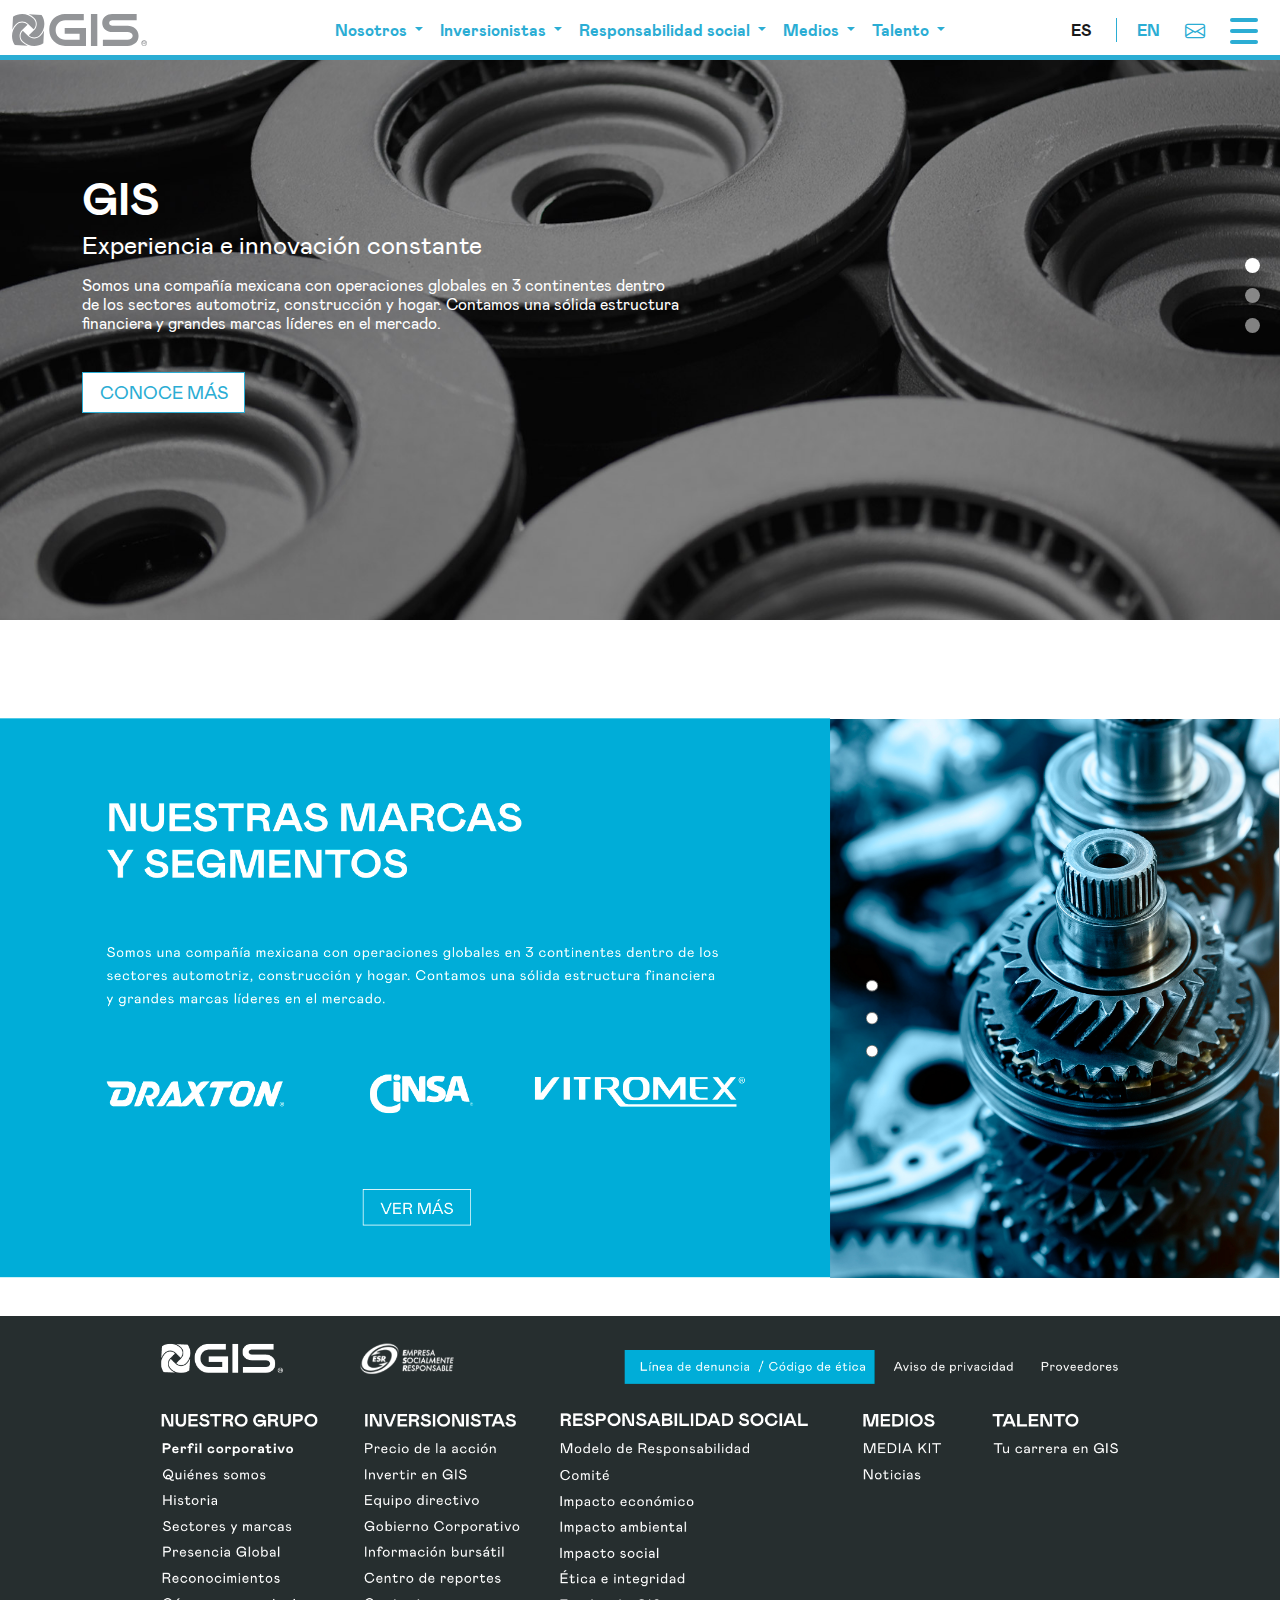
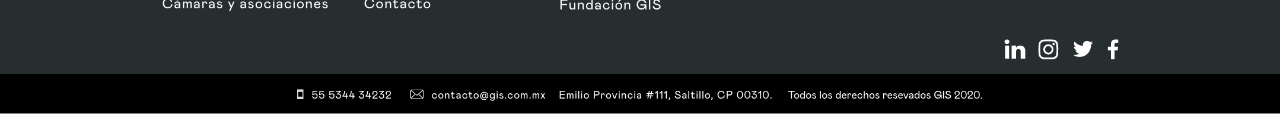
==== index.html @ 75cfc482 "cambios menus" ====
<!DOCTYPE html>
<html lang="en">

<head>
  <meta charset="utf-8">
  <meta content="width=device-width, initial-scale=1.0" name="viewport">

  <title>GIS</title>
  <meta content="" name="description">
  <meta content="" name="keywords">

  <!-- Favicons -->
  <link href="img/favicon.ico" rel="icon">
  <link href="img/favicon-16x16.png" rel="apple-touch-icon">



  <!--  CSS Files -->
  <link href="https://cdn.jsdelivr.net/npm/bootstrap@5.1.3/dist/css/bootstrap.min.css" rel="stylesheet">

  <!-- <link href="bootstrap/css/bootstrap.min.css" rel="stylesheet" > -->
  <link rel="stylesheet" href="bootstrap/mdb.css">
  
  <link href="bootstrap/bootstrap-icons/bootstrap-icons.css" rel="stylesheet">
  <link href="js/aos/aos.css" rel="stylesheet">
  <link href="js/swiper/swiper-bundle.min.css" rel="stylesheet">

<!-- Font Awesome CSS -->
<link rel='stylesheet' href='https://cdnjs.cloudflare.com/ajax/libs/font-awesome/5.11.2/css/all.min.css'>
  
  <!-- Main CSS File -->
  <link href="css/style.css" rel="stylesheet">


</head>

<body>

 
  <!-- ======= Header ======= -->

    <nav  id="navprin1" class="navbar navbar-light custom-navbar fixed-top" data-scrollto-offset="0">
    <div class="container-fluid">
      
      <div class="col-6 col-lg-3 ">
        <a href="index.html" class="logo d-flex align-items-center scrollto me-auto me-lg-0">
          <!-- Uncomment the line below if you also wish to use an image logo -->
           <img src="img/GIS-logotipo.svg" alt="GIS" >
        
        </a>
      </div>
      
        <div class="col-6 col-lg-6 ">
          <ul class="navbar-nav">
      
            <li id="navitem01" class="nav-item dropdown">
              <a class=" dropdown-toggle" href="#"  role="button" data-bs-toggle="collapse"
              data-bs-target="#contsubmenu1">
                Nosotros
              </a>
             
            </li>
            <li id="navitem02" class="nav-item dropdown">
              <a class=" dropdown-toggle" href="#"  role="button" data-bs-toggle="collapse"
              data-bs-target="#contsubmenu2">
                Inversionistas
              </a>
             
            </li>
            <li id="navitem03" class="nav-item dropdown">
              <a class=" dropdown-toggle" href="#"  role="button" data-bs-toggle="collapse"
              data-bs-target="#contsubmenu3">
                Responsabilidad social
              </a>
             
            </li>
            <li class="nav-item dropdown">
              <a class=" dropdown-toggle" href="#"  role="button" data-bs-toggle="collapse"
              data-bs-target="#contsubmenu4">
                Medios
              </a>
             
            </li>
            <li class="nav-item">
              <a class=" dropdown-toggle" href="#"  role="button" data-bs-toggle="collapse"
                data-bs-target="#contsubmenu5">
                Talento
              </a>
             
            </li>
      
          </ul>
      
        </div>
        <div class="col-6 col-lg-3" id="contmenu2">
          <a class="btnchanlan activemenu" href="index.html">ES</a>
          
          <a class="btnchanlan" href="index.html">EN</a>
          <a class="btncontac" href="index.html"><i class="bi bi-envelope "></i></a>
      
          <a href="#" class="burger"  data-bs-toggle="collapse" data-bs-target="#navbarSupportedContent1">
            <span></span>
          </a>
          
      
        </div>

        <div class="dropmenusblck dropdown-menu collapse  navbar-collapse custom-navmenu" id="contsubmenu1" >
          <!-- Links -->
              <div class="mega-menuin v-1 z-depth-1 py-5 px-5" aria-labelledby="navbarDropdownMenuLink1">
      

                <div class="container">
                  <div class="col-12 col-lg-12">
                  
                      <ul class="mega-dropdown-menu">
                        <li><a class="dropdown-item" href="#">Perfil corporativo</a></li>
                        <li><a class="dropdown-item" href="#">Quiénes somos</a></li>
                        <li><a class="dropdown-item" href="#">Historia</a></li>
                        <li><a class="dropdown-item" href="#">Sectores y marcas</a></li>
                        <li><a class="dropdown-item" href="#">Presencia Global</a></li>
                        <li><a class="dropdown-item" href="#">Reconocimientos</a></li>
                        <li><a class="dropdown-item" href="#">Cámaras y asociaciones</a></li>
                      </ul>
                  </div>
                </div>
      
                   
      
              </div>
        </div>

        <div class="dropmenusblck dropdown-menu collapse  navbar-collapse custom-navmenu" id="contsubmenu2" >
          <!-- Links -->
              <div class="mega-menuin v-1 z-depth-1 py-5 px-5" aria-labelledby="navbarDropdownMenuLink1">
      

                <div class="container">
                  <div class="col-12 col-lg-12">
                  
                    <ul>
                      <li><a class="dropdown-item" href="#">Precio de la acción</a></li>
                      <li><a class="dropdown-item" href="#">Invertir en GIS</a></li>
                      <li><a class="dropdown-item" href="#">Equipo directivo</a></li>
                      <li><a class="dropdown-item" href="#">Gobierno Corporativo</a></li>
                      <li><a class="dropdown-item" href="#">Información bursátil</a></li>
                      <li><a class="dropdown-item" href="#">Centro de reportes</a></li>
                      <li><a class="dropdown-item" href="#">Contacto</a></li>
                    </ul>
                  </div>
                </div>
      
                   
      
              </div>
        </div>

        <div class="dropmenusblck dropdown-menu collapse  navbar-collapse custom-navmenu" id="contsubmenu3" >
          <!-- Links -->
              <div class="mega-menuin v-1 z-depth-1 py-5 px-5" aria-labelledby="navbarDropdownMenuLink1">
      

                <div class="container">
                  <div class="col-12 col-lg-12">
                  
                    <ul>
                      <li><a class="dropdown-item" href="#">Modelo de Responsabilidad</a></li>
                      <li><a class="dropdown-item" href="#">Comité</a></li>
                      <li><a class="dropdown-item" href="#">Impacto económico</a></li>
                      <li><a class="dropdown-item" href="#">Impacto ambiental</a></li>
                      <li><a class="dropdown-item" href="#">Impacto social</a></li>
                      <li><a class="dropdown-item" href="#">Etica e integridad</a></li>
                      <li><a class="dropdown-item" href="#">Fundación GIS</a></li>
                    </ul>
                  </div>
                </div>
      
                   
      
              </div>
        </div>

        <div class="overlay" id="overlay">

          <div class="container-fluid"> 
            <div class="row" >

              <div class="col-lg-4">
               
                  
                    <a class="nav-link active" id="v-pills-home-tab" data-bs-toggle="pill" data-bs-target="#v-pills-home" type="button" role="tab" aria-controls="v-pills-home" aria-selected="true">Home</a>
                    <a class="nav-link" id="v-pills-profile-tab" data-bs-toggle="pill" data-bs-target="#v-pills-profile" type="button" role="tab" aria-controls="v-pills-profile" aria-selected="false">Profile</a>
                    <a class="nav-link" id="v-pills-messages-tab" data-bs-toggle="pill" data-bs-target="#v-pills-messages" type="button" role="tab" aria-controls="v-pills-messages" aria-selected="false">Messages</a>
                    <a class="nav-link" id="v-pills-settings-tab" data-bs-toggle="pill" data-bs-target="#v-pills-settings" type="button" role="tab" aria-controls="v-pills-settings" aria-selected="false">Settings</a>
                  
                  
           

              </div>

              <div class="col-lg-8">

                <div class="tab-content" id="v-pills-tabContent">
                  <div class="tab-pane fade show active" id="v-pills-home" role="tabpanel" aria-labelledby="v-pills-home-tab">1

                  </div>
                  <div class="tab-pane fade" id="v-pills-profile" role="tabpanel" aria-labelledby="v-pills-profile-tab">
                    3
                  </div>
                  <div class="tab-pane fade" id="v-pills-messages" role="tabpanel" aria-labelledby="v-pills-messages-tab">2

                  </div>
                  <div class="tab-pane fade" id="v-pills-settings" role="tabpanel" aria-labelledby="v-pills-settings-tab">4
                    
                  </div>
                </div>


              </div>

            </div>

          </div>
         
        </div>
    </div>
  
    </nav>
    

  <main id="main">

<section id="homesec1">
  <div id="carouselExampleDark" class="carousel slide carousel-fade" data-bs-ride="carousel">
        <div class="carousel-indicators">
          <ul>
            <li><button type="button" data-bs-target="#carouselExampleDark" data-bs-slide-to="0" class="active btnindi" aria-current="true" aria-label="Slide 1"></button></li>
            <li><button type="button" data-bs-target="#carouselExampleDark" data-bs-slide-to="1" class="btnindi" aria-label="Slide 2"></button></li>
            <li><button type="button" data-bs-target="#carouselExampleDark" data-bs-slide-to="2" class="btnindi" aria-label="Slide 3"></button></li>
          </ul>
        </div>
        <div class="carousel-inner">
          <div id="bgcarru1" class="carousel-item active" data-bs-interval="10000">
  
            <div class="container">
              <div class="col-12">
                <h1 class="whitetxt">GIS</h1>
                <p class="subtitle whitetxt">Experiencia e innovación constante</p>
                <p class="whitetxt">Somos una compañía mexicana con operaciones globales en 3 continentes dentro de los sectores automotriz, construcción y hogar. Contamos una sólida estructura financiera y grandes marcas líderes en el mercado.</p>

                <a href="" class="btnprime">CONOCE MÁS</a>
              </div>
            </div>
          </div>
          <div id="bgcarru2" class="carousel-item" data-bs-interval="10000">
           
            <div class="container">
              <div class="col-12">
                <h1 class="whitetxt">RESPONSABILIDAD SOCIAL</h1>
                <p class="subtitle whitetxt">El reflejo de nuestros valores</p>
                <p class="whitetxt">Nuestro enfoque en la responsabilidad social está en implementar acciones de impacto positivo en lo económico, social y ambiental, con los objetivos de generar valor y bienestar a los que nos rodean.</p>

                <a href="" class="btnprime">CONOCE MÁS</a>
              </div>
            </div>
          </div>
          <div id="bgcarru3" class="carousel-item" data-bs-interval="10000">
            
            <div class="container">
              <div class="col-12">
                <h1 class="whitetxt">INVERSIONISTAS</h1>
                <p class="subtitle whitetxt">Juntos generamos valor</p>
                <p class="whitetxt">Sumamos esfuerzos con nuestros inversionistas para continuar creciendo, con el objetivo de generar valor y desarrollo para México.</p>

                <a href="" class="btnprime">CONOCE MÁS</a>
              </div>
            </div>
          </div>
        </div>
        <!-- <button class="carousel-control-prev" type="button" data-bs-target="#carouselExampleDark" data-bs-slide="prev">
          <span class="carousel-control-prev-icon" aria-hidden="true"></span>
          <span class="visually-hidden">Previous</span>
        </button>
        <button class="carousel-control-next" type="button" data-bs-target="#carouselExampleDark" data-bs-slide="next">
          <span class="carousel-control-next-icon" aria-hidden="true"></span>
          <span class="visually-hidden">Next</span>
        </button> -->
  </div>
</section>
 
<section style="padding-top: 3%; padding-bottom: 3%;">
  <div class="container-fluid px-0">
    <div class="col-lg-12 px-0">
      <img src="img/Captura de Pantalla 2022-03-25 a la(s) 11.19.19.png" alt="" class="img-fluid">
    </div>


  </div>
</section>


 
</main><!-- End #main -->

<!-- ======= Footer ======= -->

<footer id="footer" class="footer">

  <div class="container-fluid px-0">
    <div class="col-lg-12 px-0">
      <img src="img/Captura de Pantalla 2022-03-25 a la(s) 11.19.11.png" alt="" class="img-fluid">
    </div>


  </div>
  

  </footer><!-- End Footer -->

  <a href="#" class="scroll-top d-flex align-items-center justify-content-center"><i class="bi bi-arrow-up-short"></i></a>

  <div id="preloader"></div>

<!-- JS Files -->
<script src="https://cdn.jsdelivr.net/npm/bootstrap@5.1.3/dist/js/bootstrap.bundle.min.js"></script>
<!-- <script src="bootstrap/js/bootstrap.bundle.js"></script> -->
<script src="js/aos/aos.js"></script>
<script src="js/swiper/swiper-bundle.min.js"></script>
<script src="https://ajax.googleapis.com/ajax/libs/jquery/3.4.1/jquery.min.js"></script>
 <!-- Template Main JS File -->
<script src="js/main.js"></script>



<script>
  $('.burger').click(function() {
   $(this).toggleClass('active');
   $('#overlay').toggleClass('open');
   
  });

 

</script>

<script>
  $('#navitem01').click(function() {
   
   $('#contsubmenu3 , #contsubmenu2').removeClass('show');
   
  });
  $('#navitem02').click(function() {
   
   $('#contsubmenu1 , #contsubmenu3').removeClass('show');
   
  });
  $('#navitem03').click(function() {
   
   $('#contsubmenu1 , #contsubmenu2').removeClass('show');
   
  });  

 

</script>



</body>

</html>
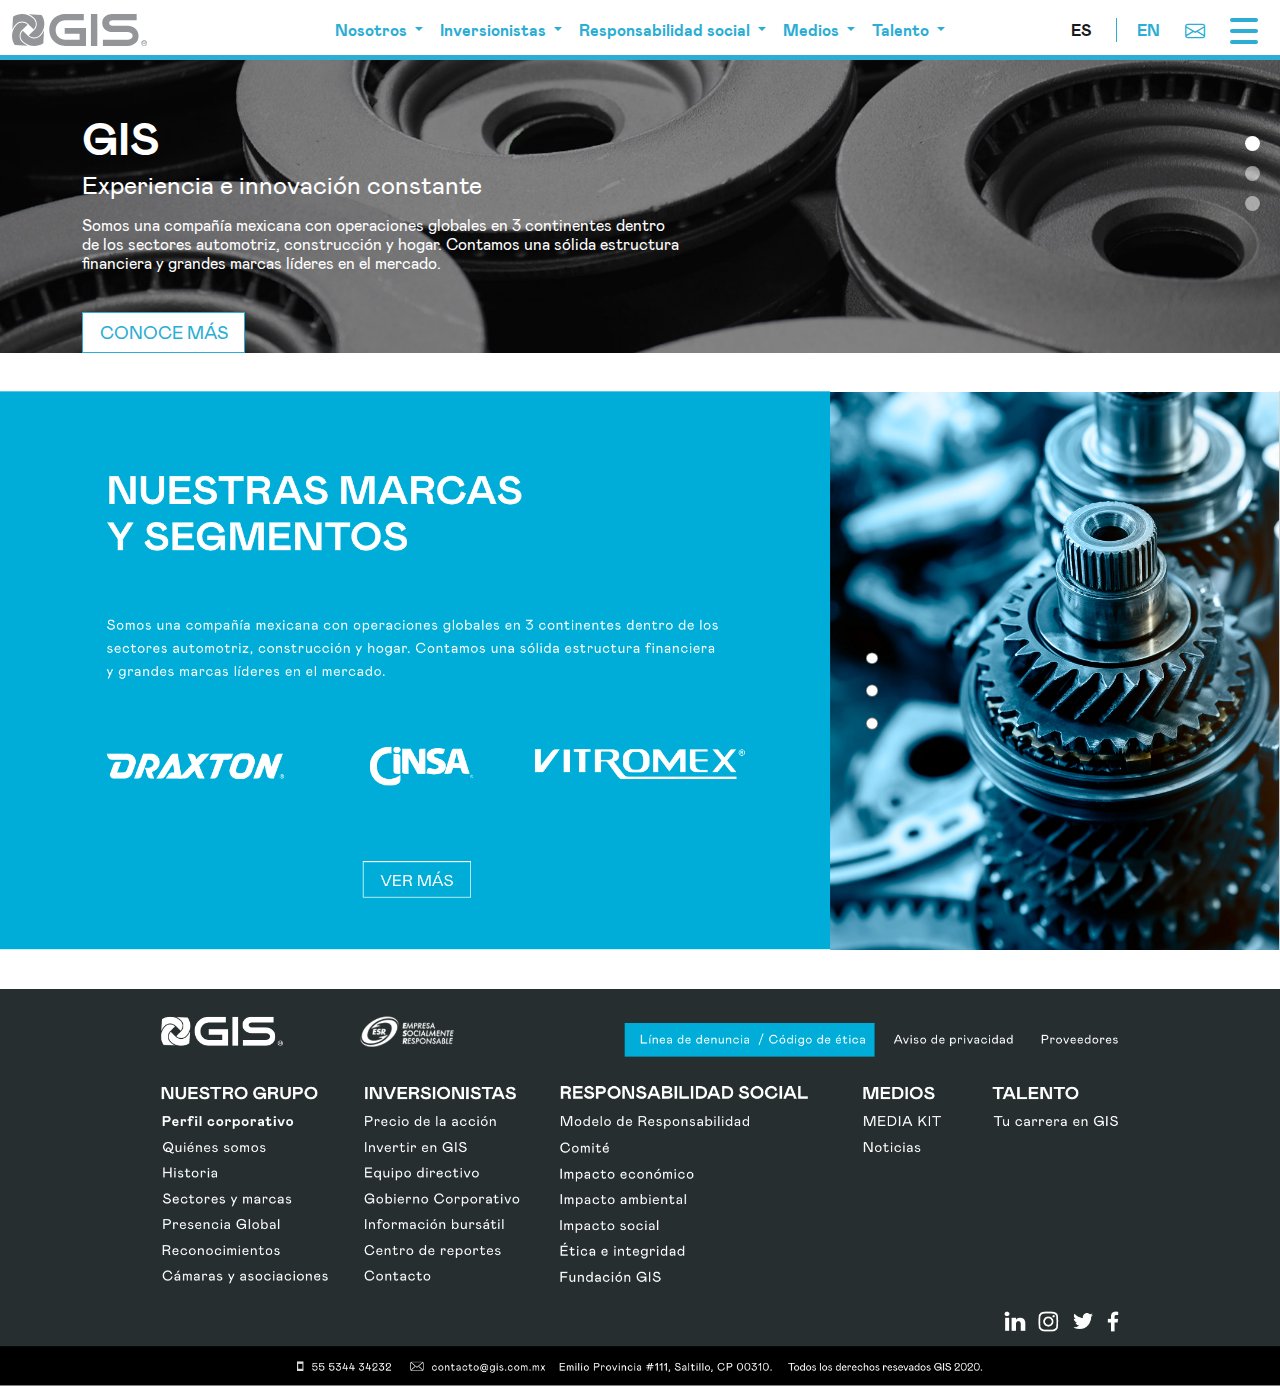
==== commit 2559a351: "cambios menu" ====
--- a/index.html
+++ b/index.html
@@ -43,9 +43,9 @@
     <div class="container-fluid">
       
       <div class="col-6 col-lg-3 ">
-        <a href="index.html" class="logo d-flex align-items-center scrollto me-auto me-lg-0">
+        <a  href="index.html" class="imglogogis logo d-flex align-items-center scrollto me-auto me-lg-0">
           <!-- Uncomment the line below if you also wish to use an image logo -->
-           <img src="img/GIS-logotipo.svg" alt="GIS" >
+           <img src="img/GIS-logotipo.svg" alt="GIS" class="imglogogis" >
         
         </a>
       </div>
@@ -185,14 +185,22 @@
           <div class="container-fluid"> 
             <div class="row" >
 
-              <div class="col-lg-4">
+              <div id="tabmenucont" class="col-lg-4">
                
-                  
-                    <a class="nav-link active" id="v-pills-home-tab" data-bs-toggle="pill" data-bs-target="#v-pills-home" type="button" role="tab" aria-controls="v-pills-home" aria-selected="true">Home</a>
-                    <a class="nav-link" id="v-pills-profile-tab" data-bs-toggle="pill" data-bs-target="#v-pills-profile" type="button" role="tab" aria-controls="v-pills-profile" aria-selected="false">Profile</a>
-                    <a class="nav-link" id="v-pills-messages-tab" data-bs-toggle="pill" data-bs-target="#v-pills-messages" type="button" role="tab" aria-controls="v-pills-messages" aria-selected="false">Messages</a>
-                    <a class="nav-link" id="v-pills-settings-tab" data-bs-toggle="pill" data-bs-target="#v-pills-settings" type="button" role="tab" aria-controls="v-pills-settings" aria-selected="false">Settings</a>
-                  
+                  <div class="nav nav-pills" id="v-pills-tab" role="tablist">
+                    <a class="nav-link active" id="v-pills-home-tab" data-bs-toggle="pill" data-bs-target="#v-pills-home"  role="tab" aria-controls="v-pills-home" aria-selected="true">Nosotros</a>
+
+                    <a class="nav-link" id="v-pills-profile-tab" data-bs-toggle="pill" data-bs-target="#v-pills-profile"  role="tab" aria-controls="v-pills-profile" aria-selected="false">Inversionistas</a>
+
+                    <a class="nav-link" id="v-pills-messages-tab" data-bs-toggle="pill" data-bs-target="#v-pills-messages"  role="tab" aria-controls="v-pills-messages" aria-selected="false">Responsabilidad Social</a>
+
+                    <a class="nav-link" >Medios</a>
+
+                    <a class="nav-link" >Talento</a>
+
+                    <a class="nav-link" >Contacto</a>
+
+                  </div>
                   
            
 
@@ -336,6 +344,9 @@
   $('.burger').click(function() {
    $(this).toggleClass('active');
    $('#overlay').toggleClass('open');
+   $('.imglogogis').toggleClass('z100');
+   $('.btnchanlan').toggleClass('z100');
+   $('.btncontac').toggleClass('z100');
    
   });
 
--- a/css/style.css
+++ b/css/style.css
@@ -38,6 +38,7 @@
 body {
   
   background-color: #FFFFFF;
+  color: #626262;
 }
 
 p {
@@ -102,7 +103,9 @@
  border: 1px solid #000;
 }
 
-
+.z100 {
+  z-index: 100;
+}
 
 
 /*--------------------------------------------------------------
@@ -410,7 +413,7 @@
   overflow: hidden;
 }
 .overlay.open {
-  opacity: 0.9;
+  opacity: 1;
   visibility: visible;
   height: 100%;
 }
@@ -573,7 +576,6 @@
 # Sections & Section Slider
 --------------------------------------------------------------*/
 section {
-  padding: 60px 0;
   overflow: hidden;
 }
 
@@ -666,6 +668,257 @@
   }
 }
 
+<<<<<<< HEAD
+h1, .h1{font-size: 3.75rem;}
+h5, .h5{font-size: 1.5rem;}
+
+/* NOSOTROS */
+.btn__fixed{
+  background: #1F89A8;
+  width: 100%;
+  padding: 10px;
+  color: #fff;
+  text-align: center;
+  font-size: 22px;
+  display: block;
+  font-family: Mabry-Regular;
+}
+.btn-outline-light:hover{
+  color: #24ABD3;
+  background: #fff;
+}
+.btn__fixed:hover{background: #24ABD3;color: #fff;font-family: Mabry-Regular;}
+.logo__svg{display: block;text-align: center;}
+
+
+.bg__primary{background: #1F89A8; color: #fff;}
+.bg__secundary{background: #24ABD3; color: #fff;}
+.bg__extra{background: #066986; color: #fff;}
+.bg__dark{background: #282E2F; color: #fff;}
+.padding__40{padding: 40px;}
+.padding__30{padding: 30px;}
+.padding__80{padding: 80px;}
+.padding__small{padding-top: 25px;padding-bottom: 25px;}
+.padding__base{padding-top: 50px;padding-bottom: 50px;}
+.padding__large{padding-top: 120px;padding-bottom: 120px;}
+
+.text__large{font-size: 1.375rem;line-height: 1;}
+.text__center{text-align: center;}
+.text__right{text-align: right !important;}
+.text__title{text-transform: uppercase;color: #24ABD3;font-size: 2.875rem;font-weight: bold;margin-bottom: 1.5rem;}
+
+.img__about{position: absolute;}
+.box__card{z-index: 3;position: relative;}
+.margin__top{margin-top: -250px;}
+.box__map{min-height: 260px;}
+.box__map ul{display: block;padding: 0;list-style: none;}
+.list__iconMap{display: block;list-style: none;}
+.iconMap{
+  width: 44px;
+  height: 44px;
+  position: absolute;
+  background-image: url('../img/about/icon-map.png');
+}
+.box__sectores{
+  margin-bottom: 15px;
+  display: block;
+  margin-top: 15px;
+  box-shadow: 1px 1px 5px 0px rgba(0,0,0,0.2);
+-webkit-box-shadow: 1px 1px 5px 0px rgba(0,0,0,0.2);
+-moz-box-shadow: 1px 1px 5px 0px rgba(0,0,0,0.2);
+}
+.box__sectores h4{
+  font-weight: bold;
+  text-transform: uppercase;
+    border-bottom: 8px solid #24ABD3;
+    padding-bottom: 10px;
+    max-width: 230px;
+}
+
+.item__history{
+  position: relative;
+  border-bottom: 3px solid #24ABD3;
+  padding-bottom: 20px
+}
+
+.item__history footer{
+  border-left: 18px solid #24ABD3;
+  padding-left: 20px;
+  padding-bottom: 20px;
+  padding-top: 10px;
+  min-height: 260px;
+  padding-right: 20px;
+  position: relative;
+  
+}
+.item__history header{
+  padding-left: 40px;
+}
+.item__history header:before{
+  content: ' ';
+  background: #282E2F;
+  width: 36px;
+  height: 36px;
+  border-radius: 18px;
+  position: absolute;
+  display: block;
+  left: -10px;
+  top: 10px;
+}
+.owl-carousel .owl-item .item__history img{width: 90%;}
+.item__history footer img{
+  position: absolute;
+  bottom: 0;
+}
+.accordion-container{
+  position: relative;
+  max-width: 1060px;
+  height: auto;
+  margin: 40px auto;
+  border-top: 3px solid #44abd3;
+}
+.accordion-container > h2{
+  text-align: center;
+  color: #fff;
+  padding-bottom: 5px;
+  margin-bottom: 20px;
+  padding-bottom: 15px;
+  border-bottom: 1px solid #ddd;
+}
+.set{
+  position: relative;
+  width: 100%;
+  height: auto;
+  background-color: #ffffff;
+
+}
+.set > a{
+  display: block;
+  padding: 14px 15px;
+  text-decoration: none;
+  color: #676767;
+  font-size: 18px;
+  font-weight: 600;
+  border-bottom: 3px solid #44abd3;
+  -webkit-transition:all 0.2s linear;
+  -moz-transition:all 0.2s linear;
+  transition:all 0.2s linear;
+}
+.set > a i{
+  margin-top: 2px;
+  margin-left: 15px;
+  color: #44abd3;
+}
+.set > a.active{
+  background-color:#282e2f;
+  color: #fff;
+  border-color: #282e2f;
+}
+.set a img{margin-right: 15px;}
+.set span{color: #44abd3;float: right;}
+.content{
+  background-color: #fff;
+  border-bottom: 3px solid #44abd3;
+  display:none;
+}
+.content p{
+  padding: 10px 15px;
+  margin: 0;
+  color: #333;
+}
+.bg__equipo__nosotros{
+  background-image: url('../img/about/bg-equipo.jpg');
+  background-size: cover;
+  background-position: center;
+  background-repeat: no-repeat;
+
+}
+.codigoEtica{
+  background-color: rgba(31, 137, 168, 0.9);
+  color: #fff;
+}
+.codigoEtica h3{font-size: 2.875rem;margin-bottom: 40px;}
+.codigoEtica p{font-size: 18px;line-height: 1.4;}
+.title__acordion{font-size: 2.875rem;}
+.article__link{
+  border-top: 14px solid #24ABD3;
+  box-shadow: 0px 1px 4px 0px rgba(0,0,0,0.27);
+-webkit-box-shadow: 0px 1px 4px 0px rgba(0,0,0,0.27);
+-moz-box-shadow: 0px 1px 4px 0px rgba(0,0,0,0.27);
+}
+.article__link h3{font-size: 1.75rem;color: #24ABD3;text-transform: uppercase;margin-bottom: 2rem;font-weight: bold;}
+.article__link img{width: 100%;}
+.wrap{
+      width: 800px;
+      max-width: 100%;
+      margin: 30px auto;
+    }
+    ul.tabs{
+      width: 100%;
+      list-style: none;
+      padding: 0;
+      margin: 0;
+      position: relative;
+    }
+    ul.tabs li a{
+      color: #fff;
+      text-decoration: none;
+      display: block;
+    }
+    ul.tabs li{
+      text-align: center;
+    }
+ul.tabs li img{
+  filter: grayscale(100%);
+  opacity: .8;
+  box-shadow: 0px 0px 20px 0px rgba(0,0,0,0.3);
+-webkit-box-shadow: 0px 0px 20px 0px rgba(0,0,0,0.3);
+-moz-box-shadow: 0px 0px 20px 0px rgba(0,0,0,0.3);
+}
+ul.tabs li .active img{filter: grayscale(0);}
+    .active{  }
+    .secciones {
+      width: 100%;
+    }
+    .secciones article{
+
+    }
+    @media screen and (max-width: 700px){
+      ul.tabs li{
+        width: none;
+        flex-basis: 0;
+        flex-grow: 1;
+      }
+    }
+    @media screen and(max-width: 450px) {
+      ul.tabs li a {
+        padding: 15px 0;
+      }
+
+    }
+.mapMexico{position: absolute;top: 340px; left: 180px}
+.mapEuropa{position: absolute;left: 540px;top: 240px}
+.map3{position: absolute;top: 300px;left: 900px;}
+ul.tabs li .active img{    
+    animation: pulse 2s linear infinite;
+}
+
+@-webkit-keyframes "pulse" {
+0% {
+    -webkit-transform: scale(1.1);
+    transform: scale(1.1);
+}
+50% {
+   -webkit-transform: scale(0.9);
+   transform: scale(0.9);
+}
+100% {
+    -webkit-transform: scale(1.1);
+   transform: scale(1.1);
+}
+}
+=======
+>>>>>>> 75cfc482d3b55c22bac02a3bb6339b8eb15addc8
 /*--------------------------------------------------------------
 # Index Page
 --------------------------------------------------------------*/
@@ -753,6 +1006,55 @@
   height: 15px;
   
 }
+#tabmenucont { 
+
+  padding: 100px 50px 0;
+  background-color: #FAFAFA;
+  height: 100vh;
+
+}
+
+
+
+#tabmenucont #v-pills-tab { 
+
+  display: flex;
+  flex-direction: column;
+
+}
+
+#tabmenucont #v-pills-tab a { 
+  display: block;
+  background: none;
+  width: fit-content;
+  margin-top: 20px;
+  color: #24ABD3;
+  border-radius: 0;
+  padding: 0;
+  transition: none;
+  text-transform: uppercase;
+}
+
+#tabmenucont #v-pills-tab a:hover { 
+  display: block;
+  background: none;
+  width: fit-content;
+  background: none;
+  color: #434343;
+  border-radius: 0;
+  padding: 0;
+  transition: none;
+
+}
+
+#tabmenucont #v-pills-tab a.active { 
+  text-decoration: underline;
+  background: none;
+  color: #434343;
+
+}
+
+
 
 
 /*--------------------------------------------------------------
@@ -897,4 +1199,11 @@
 .footer .footer-legal .social-links a:hover {
   background: var(--color-primary);
   text-decoration: none;
+}
+
+@media (max-width: 500px){
+  .img__about{position: relative;width: 100%;}
+  #head__nosotros .padding__large{padding: 0;}
+  .text__title{font-size: 2rem;}
+  .padding__40{padding: 10px;}
 }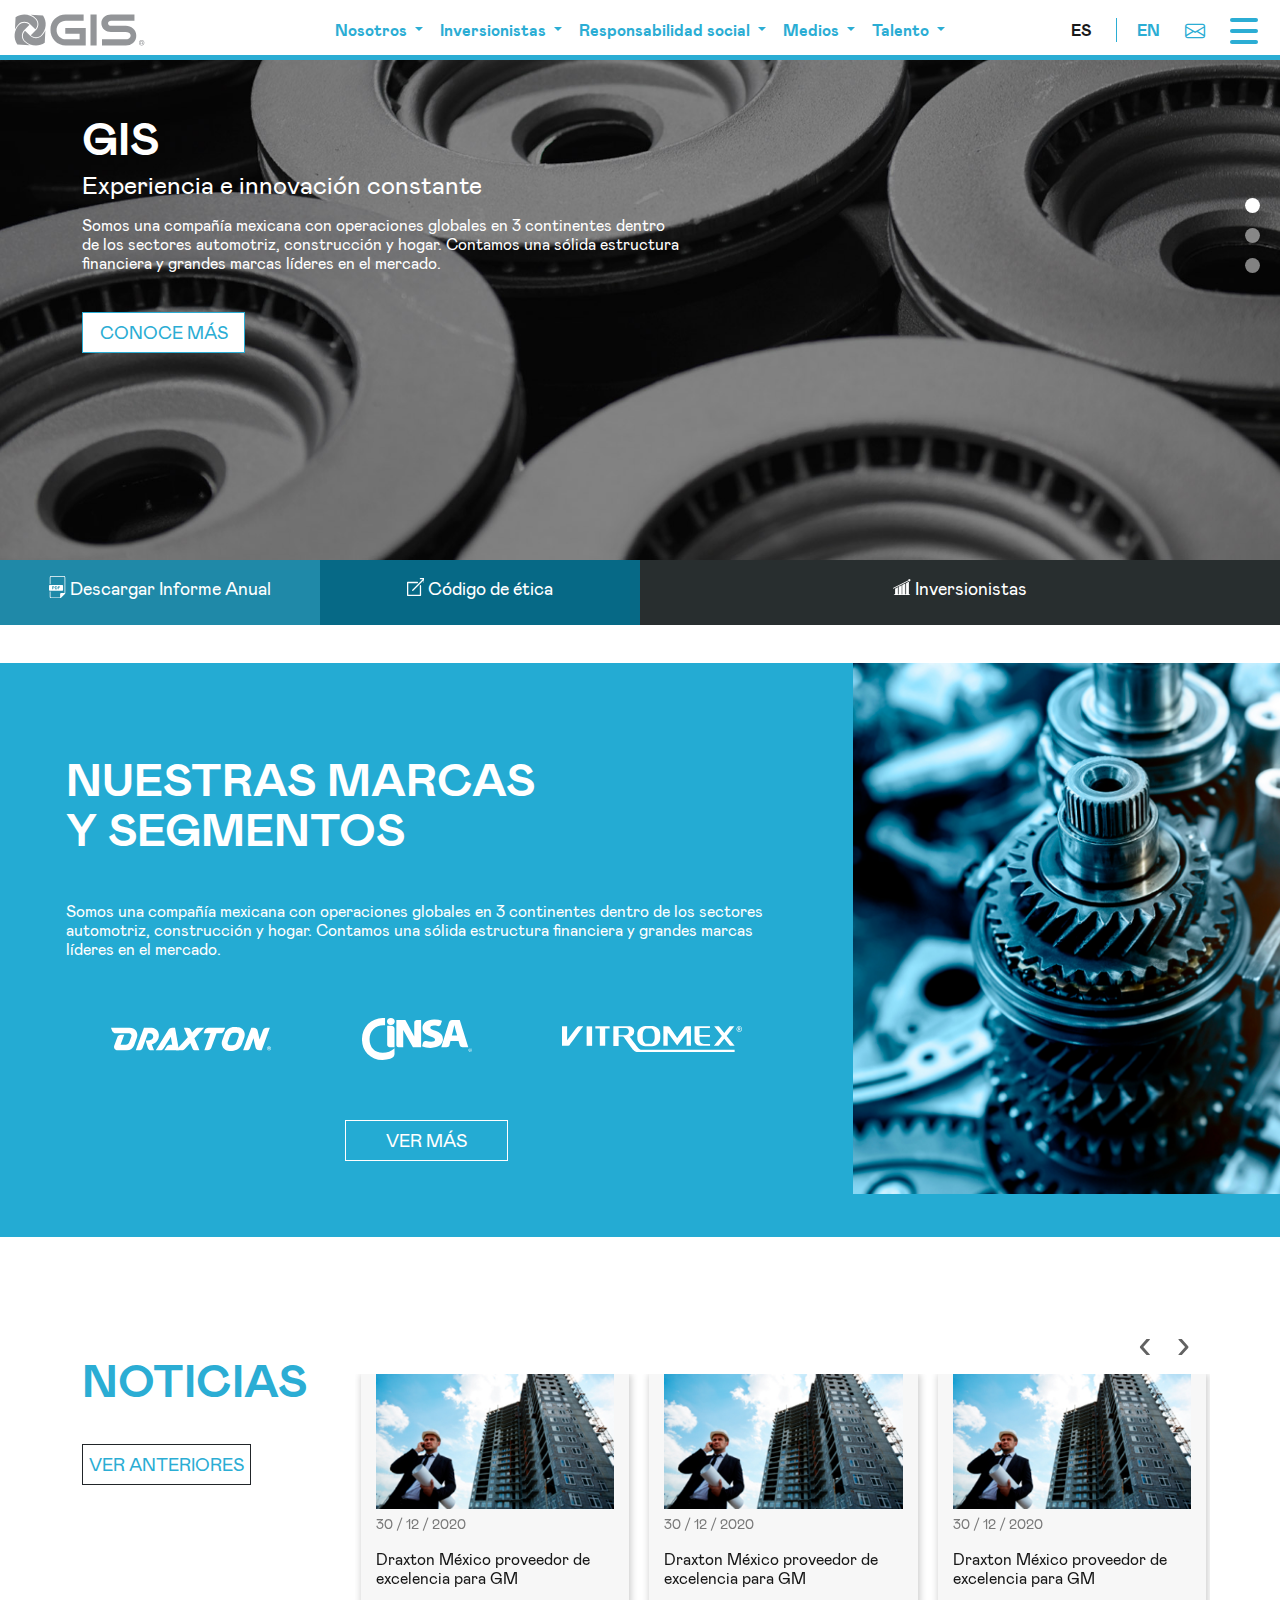
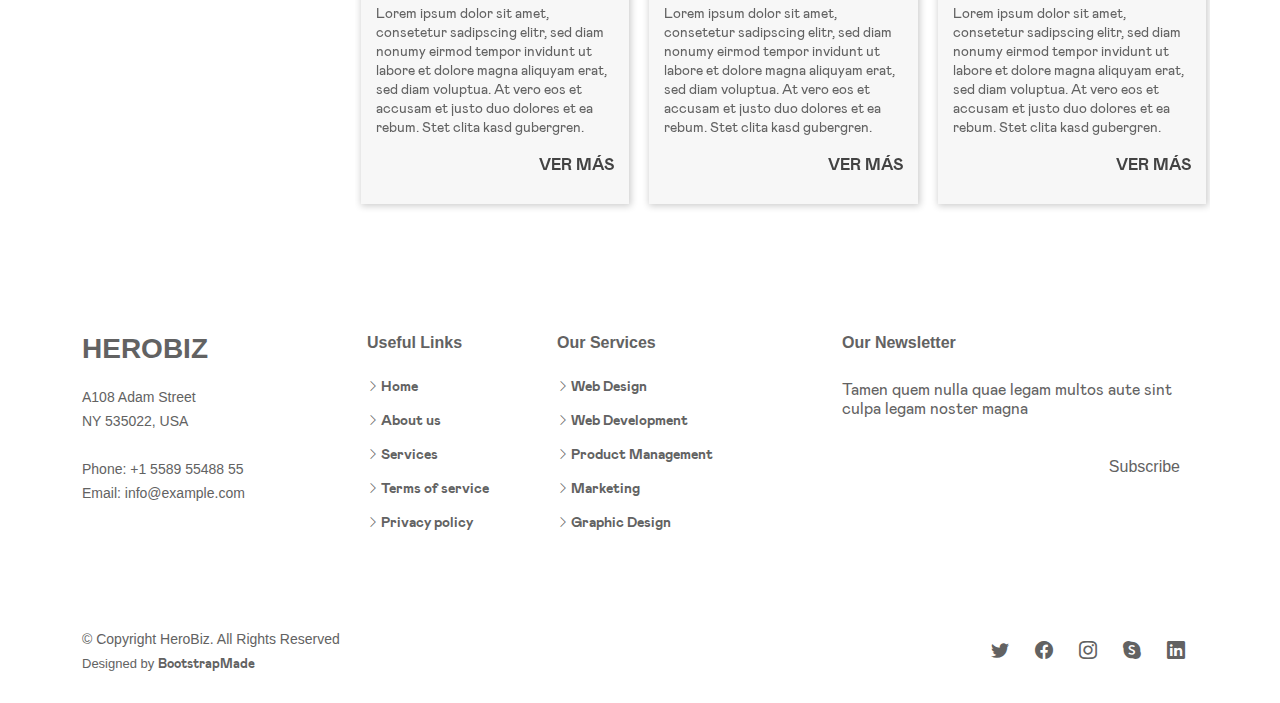
==== commit ae2c55f3: "home" ====
--- a/index.html
+++ b/index.html
@@ -27,7 +27,13 @@
 
 <!-- Font Awesome CSS -->
 <link rel='stylesheet' href='https://cdnjs.cloudflare.com/ajax/libs/font-awesome/5.11.2/css/all.min.css'>
-  
+
+<link rel="stylesheet" href="https://cdnjs.cloudflare.com/ajax/libs/OwlCarousel2/2.3.4/assets/owl.carousel.min.css"
+    integrity="sha512-tS3S5qG0BlhnQROyJXvNjeEM4UpMXHrQfTGmbQ1gKmelCxlSEBUaxhRBj/EFTzpbP4RVSrpEikbmdJobCvhE3g=="
+    crossorigin="anonymous" />
+<link rel="stylesheet" href="https://cdnjs.cloudflare.com/ajax/libs/OwlCarousel2/2.3.4/assets/owl.theme.default.min.css"
+    integrity="sha512-sMXtMNL1zRzolHYKEujM2AqCLUR9F2C4/05cdbxjjLSRvMQIciEPCQZo++nk7go3BtSuK9kfa/s+a4f4i5pLkw=="
+    crossorigin="anonymous" />
   <!-- Main CSS File -->
   <link href="css/style.css" rel="stylesheet">
 
@@ -188,11 +194,11 @@
               <div id="tabmenucont" class="col-lg-4">
                
                   <div class="nav nav-pills" id="v-pills-tab" role="tablist">
-                    <a class="nav-link active" id="v-pills-home-tab" data-bs-toggle="pill" data-bs-target="#v-pills-home"  role="tab" aria-controls="v-pills-home" aria-selected="true">Nosotros</a>
-
-                    <a class="nav-link" id="v-pills-profile-tab" data-bs-toggle="pill" data-bs-target="#v-pills-profile"  role="tab" aria-controls="v-pills-profile" aria-selected="false">Inversionistas</a>
-
-                    <a class="nav-link" id="v-pills-messages-tab" data-bs-toggle="pill" data-bs-target="#v-pills-messages"  role="tab" aria-controls="v-pills-messages" aria-selected="false">Responsabilidad Social</a>
+                    <a class="nav-link active" id="v-nosotros-tab" data-bs-toggle="pill" data-bs-target="#v-nosotros"  role="tab" aria-controls="v-nosotros" aria-selected="true">Nosotros</a>
+
+                    <a class="nav-link" id="v-inversionistas-tab" data-bs-toggle="pill" data-bs-target="#v-inversionistas"  role="tab" aria-controls="v-inversionistas" aria-selected="false">Inversionistas</a>
+
+                    <a class="nav-link" id="v-sustentabilidad-tab" data-bs-toggle="pill" data-bs-target="#v-sustentabilidad"  role="tab" aria-controls="v-sustentabilidad" aria-selected="false">Responsabilidad Social</a>
 
                     <a class="nav-link" >Medios</a>
 
@@ -202,23 +208,103 @@
 
                   </div>
                   
-           
+                  <div class="social-links order-first order-lg-last mb-3 mb-lg-0">
+                   
+                    <a href="#" class="instagram"><i class="bi bi-instagram"></i></a>
+                    
+                    <a href="#" class="linkedin"><i class="bi bi-linkedin"></i></a>
+
+                    <a href="#" class="twitter"><i class="bi bi-twitter"></i></a>
+              
+                    <a href="#" class="facebook"><i class="bi bi-facebook"></i></a>
+
+                    
+                  </div>
 
               </div>
 
               <div class="col-lg-8">
 
                 <div class="tab-content" id="v-pills-tabContent">
-                  <div class="tab-pane fade show active" id="v-pills-home" role="tabpanel" aria-labelledby="v-pills-home-tab">1
-
-                  </div>
-                  <div class="tab-pane fade" id="v-pills-profile" role="tabpanel" aria-labelledby="v-pills-profile-tab">
-                    3
-                  </div>
-                  <div class="tab-pane fade" id="v-pills-messages" role="tabpanel" aria-labelledby="v-pills-messages-tab">2
-
-                  </div>
-                  <div class="tab-pane fade" id="v-pills-settings" role="tabpanel" aria-labelledby="v-pills-settings-tab">4
+                  <div class="tab-pane fade show active" id="v-nosotros" role="tabpanel" aria-labelledby="v-nosotros-tab">
+                    <div class="container">
+                      <div class="row px-0">
+                      <div class="col-12 col-lg-4">
+                      
+                          <ul class="mega-dropdown-menu">
+                            <li><a class="dropdown-item" href="#">Perfil corporativo</a></li>
+                            <li><a class="dropdown-item" href="#">Quiénes somos</a></li>
+                            <li><a class="dropdown-item" href="#">Historia</a></li>
+                            <li><a class="dropdown-item" href="#">Sectores y marcas</a></li>
+                            <li><a class="dropdown-item" href="#">Presencia Global</a></li>
+                            <li><a class="dropdown-item" href="#">Reconocimientos</a></li>
+                            <li><a class="dropdown-item" href="#">Cámaras y asociaciones</a></li>
+                          </ul>
+                      </div>
+                      <div class="col-12 col-lg-8 continfosubmenu">
+                        <img src="img/home/imglineaproduccion.jpg" alt="" class="img-fluid">
+                   
+                        <p class="mt-4">
+                          Somos una empresa con presencia en México, Europa y Asia, estamos orientados a la generación de soluciones de diseño, confort  y seguridad para nuestros consumidores en el mundo.
+                        </p>
+                    </div>
+                    </div>
+                    </div>
+
+                  </div>
+                  <div class="tab-pane fade" id="v-inversionistas" role="tabpanel" aria-labelledby="v-inversionistas-tab">
+                    <div class="container">
+                      <div class="row px-0">
+                        <div class="col-12 col-lg-4">
+                        
+                          <ul>
+                            <li><a class="dropdown-item" href="#">Precio de la acción</a></li>
+                            <li><a class="dropdown-item" href="#">Invertir en GIS</a></li>
+                            <li><a class="dropdown-item" href="#">Equipo directivo</a></li>
+                            <li><a class="dropdown-item" href="#">Gobierno Corporativo</a></li>
+                            <li><a class="dropdown-item" href="#">Información bursátil</a></li>
+                            <li><a class="dropdown-item" href="#">Centro de reportes</a></li>
+                            <li><a class="dropdown-item" href="#">Contacto</a></li>
+                          </ul>
+                        </div>
+                        <div class="col-12 col-lg-8 continfosubmenu">
+                          <img src="img/home/imglineaproduccion.jpg" alt="" class="img-fluid">
+                          <p class="mt-4">
+                            Somos una empresa con presencia en México, Europa y Asia, estamos orientados a la generación de soluciones de diseño, confort  y seguridad para nuestros consumidores en el mundo.
+                          </p>
+                                            </div>
+                      </div>
+                    </div>
+                  </div>
+                  <div class="tab-pane fade" id="v-sustentabilidad" role="tabpanel" aria-labelledby="v-sustentabilidad-tab">
+
+                    <div class="container">
+                      <div class="row px-0">
+                        <div class="col-12 col-lg-4">
+                        
+                          <ul>
+                            <li><a class="dropdown-item" href="#">Modelo de Responsabilidad</a></li>
+                            <li><a class="dropdown-item" href="#">Comité</a></li>
+                            <li><a class="dropdown-item" href="#">Impacto económico</a></li>
+                            <li><a class="dropdown-item" href="#">Impacto ambiental</a></li>
+                            <li><a class="dropdown-item" href="#">Impacto social</a></li>
+                            <li><a class="dropdown-item" href="#">Etica e integridad</a></li>
+                            <li><a class="dropdown-item" href="#">Fundación GIS</a></li>
+                          </ul>
+                        </div>
+                        <div class="col-12 col-lg-8 continfosubmenu">
+                          <img src="img/home/imglineaproduccion.jpg" alt="" class="img-fluid">
+                          <p class="mt-4">
+                            Somos una empresa con presencia en México, Europa y Asia, estamos orientados a la generación de soluciones de diseño, confort  y seguridad para nuestros consumidores en el mundo.
+                          </p>
+                                            </div>
+                      </div>
+
+                    </div>
+
+                  </div>
+                  <div class="tab-pane fade" id="v-pills-settings" role="tabpanel" aria-labelledby="v-pills-settings-tab">
+                    4
                     
                   </div>
                 </div>
@@ -294,34 +380,224 @@
           <span class="visually-hidden">Next</span>
         </button> -->
   </div>
+<div class="container-fluid">
+  <div class="row">
+    <div class="col-md-3 p-0">
+      <a class="btn_homend" href="/"><svg xmlns="http://www.w3.org/2000/svg" width="16.305" height="22.234" viewBox="0 0 16.305 22.234"><g id="Grupo_4378" data-name="Grupo 4378" transform="translate(0)"> <path id="Trazado_8348" data-name="Trazado 8348" d="M197.109,109.782h-12.6a1.484,1.484,0,0,0-1.482,1.482v6.67h.741v-6.67a.742.742,0,0,1,.741-.741h12.6a.742.742,0,0,1,.741.741v15.474a.758.758,0,0,1-.006.09h-3.329a1.113,1.113,0,0,0-1.112,1.112v3.329a.745.745,0,0,1-.09.006h-8.8a.742.742,0,0,1-.741-.741v-5.188h-.741v5.188a1.484,1.484,0,0,0,1.482,1.482h8.8a1.473,1.473,0,0,0,1.048-.434l3.8-3.8a1.473,1.473,0,0,0,.434-1.048V111.264A1.484,1.484,0,0,0,197.109,109.782Z" transform="translate(-182.287 -109.782)" fill="#fff"/> <path id="Trazado_8349" data-name="Trazado 8349" d="M246.844,228.939a.618.618,0,0,0,.154-.282,1.9,1.9,0,0,0,.06-.534,1.743,1.743,0,0,0-.06-.519.668.668,0,0,0-.167-.283.56.56,0,0,0-.273-.137,2.675,2.675,0,0,0-.484-.028h-.265v1.933h.44a1.6,1.6,0,0,0,.356-.028A.544.544,0,0,0,246.844,228.939Z" transform="translate(-239.253 -216.281)" fill="#fff"/><path id="Trazado_8350" data-name="Trazado 8350" d="M217.046,227.938a.387.387,0,0,0,.184-.143.392.392,0,0,0,.067-.227.377.377,0,0,0-.093-.263.407.407,0,0,0-.237-.13,2.827,2.827,0,0,0-.424-.02h-.285v.828h.322A1.525,1.525,0,0,0,217.046,227.938Z" transform="translate(-212.438 -216.281)" fill="#fff"/><path id="Trazado_8351" data-name="Trazado 8351" d="M188.368,211.711a.742.742,0,0,0,.741-.741v-4.447a.742.742,0,0,0-.741-.741h-12.6a.742.742,0,0,0-.741.741v4.447a.742.742,0,0,0,.741.741Zm-4.4-4.441h2v.494h-1.411v.691h1.218v.494h-1.218v1.24h-.589Zm-2.97,0h1.077a2.1,2.1,0,0,1,.555.056.975.975,0,0,1,.44.269,1.275,1.275,0,0,1,.279.472,2.154,2.154,0,0,1,.1.69,1.916,1.916,0,0,1-.09.621,1.286,1.286,0,0,1-.312.515,1.036,1.036,0,0,1-.414.233,1.781,1.781,0,0,1-.521.062H181Zm-2.737,0h.945a3.429,3.429,0,0,1,.7.044.765.765,0,0,1,.42.286.906.906,0,0,1,.169.568.952.952,0,0,1-.1.452.8.8,0,0,1-.248.287.852.852,0,0,1-.306.138,3.365,3.365,0,0,1-.611.042h-.384v1.1h-.589Z" transform="translate(-175.028 -196.889)" fill="#fff"/></g></svg> <span>Descargar Informe Anual</span></a>
+    </div>
+    <div class="col-md-3 p-0">
+      <a class="btn_homend bg__extra" href="/"><svg xmlns="http://www.w3.org/2000/svg" width="17.972" height="17.964" viewBox="0 0 17.972 17.964"><path id="Trazado_9114" data-name="Trazado 9114" d="M13.486.014h-.009a.642.642,0,1,0,0,1.283h2.31L5.334,11.75a.642.642,0,1,0,.907.908L16.694,2.205V4.515a.642.642,0,1,0,1.283,0V4.5h0V.76a.6.6,0,0,0,.008-.1.641.641,0,0,0-.642-.642H13.486ZM.655,3.863A.642.642,0,0,0,.013,4.5h0V17.336a.642.642,0,0,0,.642.642H13.486a.641.641,0,0,0,.642-.642h0V7.646a.642.642,0,0,0-1.283,0v.01h0v9.039H1.3V5.146h9.087a.642.642,0,1,0,0-1.283H.655Z" transform="translate(-0.013 -0.014)" fill="#fff"/></svg> <span>Código de ética</span></a>
+    </div>
+ 
+<div class="col-lg-6 p-0">
+  <a class="btn_homend bg__dark" href="/"><svg id="Grupo_3789" data-name="Grupo 3789" xmlns="http://www.w3.org/2000/svg" width="17.583" height="16.085" viewBox="0 0 17.583 16.085"><path id="Trazado_8948" data-name="Trazado 8948" d="M.212,9.686,17.155,1.229Z" transform="translate(-0.054 -0.327)" fill="#fff"/> <path id="Trazado_8949" data-name="Trazado 8949" d="M22.191,2.542l.558-1.515L21.234.469Z" transform="translate(-5.647 -0.125)" fill="#fff"/> <path id="Trazado_8950" data-name="Trazado 8950" d="M1.234,21.415h0Z" transform="translate(-0.326 -5.698)" fill="#fff"/> <path id="Trazado_8951" data-name="Trazado 8951" d="M3.234,13.08V18.9h2.2V11.982Z" transform="translate(-0.858 -3.188)" fill="#fff"/> <path id="Trazado_8952" data-name="Trazado 8952" d="M8.234,10.584v7.657h2.2V9.485Z" transform="translate(-2.188 -2.524)" fill="#fff"/> <path id="Trazado_8953" data-name="Trazado 8953" d="M13.234,8.089v9.488h2.2V6.989Z" transform="translate(-3.518 -1.86)" fill="#fff"/> <path id="Trazado_8954" data-name="Trazado 8954" d="M18.234,5.593v11.32h2.2V4.494Z" transform="translate(-4.848 -1.196)" fill="#fff"/><rect id="Rectángulo_1016" data-name="Rectángulo 1016" width="18.938" height="0.734" transform="translate(0 9.026) rotate(-26.488)" fill="#fff"/><path id="Trazado_8955" data-name="Trazado 8955" d="M21.326,0l-.254.688,1.171.431L21.812,2.29l.688.254.686-1.86Z" transform="translate(-5.604 0)" fill="#fff"/><rect id="Rectángulo_1017" data-name="Rectángulo 1017" width="16.147" height="0.734" transform="translate(0.917 15.351)" fill="#fff"/><path id="Trazado_8956" data-name="Trazado 8956" d="M3.48,13.092l1.468-.732v5.963H3.48Zm-.734-.454v6.418H5.682V11.173Z" transform="translate(-0.728 -2.973)" fill="#fff"/><path id="Trazado_8957" data-name="Trazado 8957" d="M8.479,10.6l1.468-.732v7.8H8.479Zm-.734-.454v8.25h2.936V8.677Z" transform="translate(-2.058 -2.309)" fill="#fff"/><path id="Trazado_8958" data-name="Trazado 8958" d="M13.48,8.1l1.468-.732V17H13.48Zm-.734-.454V17.73h2.936V6.182Z" transform="translate(-3.388 -1.645)" fill="#fff"/><path id="Trazado_8959" data-name="Trazado 8959" d="M18.479,5.605l1.469-.732V16.332H18.479Zm-.734-.454V17.065h2.937V3.686Z" transform="translate(-4.718 -0.981)" fill="#fff"/></svg> <span>Inversionistas</span></a>
+</div>
+</div>
+</div>
 </section>
- 
-<section style="padding-top: 3%; padding-bottom: 3%;">
-  <div class="container-fluid px-0">
-    <div class="col-lg-12 px-0">
-      <img src="img/Captura de Pantalla 2022-03-25 a la(s) 11.19.19.png" alt="" class="img-fluid">
-    </div>
+
+<!-- Sec 1 -->
+
+<section id="secmarcas" >
+  <div class="container-fluid mx-0">
+   <div class="row">
+
+    <div id="conthightxt" class="col-12 col-lg-8">
+      <h1 class="whitetxt">
+        Nuestras marcas <br>
+        y segmentos
+      </h1>
+      <p class="mt-5 whitetxt">Somos una compañía mexicana con operaciones globales en 3 continentes dentro de los sectores automotriz, construcción y hogar. Contamos una sólida estructura financiera y grandes marcas líderes en el mercado.</p>
+
+      <div class="contlogos">
+        <img src="img/home/logo-draxton.svg" alt="" class="logo-1">
+        <img src="img/home/logo-cinsa.svg" alt="" class="logo-2">
+        <img src="img/home/logo-vitromex.svg" alt="" class="logo-3">
+      </div>
+
+      <a href=" " class="btnprimewht m-auto">ver más</a>
+
+    
+
+    </div>
+
+    <div class="col-12 col-lg-4 px-0">
+
+      <img src="img/home/nuestrasmarcas1.jpg" alt="Draxton" class="img-fluid">
+
+    </div>
+
+
+   </div>
 
 
   </div>
 </section>
 
+<!-- ======= NUESTRO NEGOCIO sec 12 ======= -->
+<section id="secnoticias" >
+  <div class="container">
+    <div class="row">
+
+      <div class="col-12 col-lg-3">
+
+        
+
+         <h1 class="bluetxt">NOTICIAS</h1>
+         <a href="" class="btnprimeblk">Ver Anteriores</a>
+
+      
+        
+      </div>
+
+      <div class="col-12 col-lg-9 mx-0 px-0">
+        <div class="owl-carousel337 owl-carousel owl-theme">
+          <div class="item contnewsitem">
+            <img src="img/news/img-noticia-1.jpg" alt="" class="img-news">
+            <p class="txtdate">30 / 12 / 2020</p>
+              <p class="txttitlenews">Draxton México proveedor de 
+                excelencia para GM</p>
+               <p class="txtdesnews">Lorem ipsum dolor sit amet, consetetur sadipscing elitr, sed diam nonumy eirmod tempor invidunt ut labore et dolore magna aliquyam erat, sed diam voluptua. At vero eos et accusam et justo duo dolores et ea rebum. Stet clita kasd gubergren. </p> 
+
+               <a href="" class="btnseemorenews">ver más</a>
+          </div>
+          <div class="item contnewsitem">
+            <img src="img/news/img-noticia-1.jpg" alt="" class="img-news">
+            <p class="txtdate">30 / 12 / 2020</p>
+              <p class="txttitlenews">Draxton México proveedor de 
+                excelencia para GM</p>
+               <p class="txtdesnews">Lorem ipsum dolor sit amet, consetetur sadipscing elitr, sed diam nonumy eirmod tempor invidunt ut labore et dolore magna aliquyam erat, sed diam voluptua. At vero eos et accusam et justo duo dolores et ea rebum. Stet clita kasd gubergren. </p> 
+
+               <a href="" class="btnseemorenews">ver más</a>
+          </div>
+          <div class="item contnewsitem">
+            <img src="img/news/img-noticia-1.jpg" alt="" class="img-news">
+            <p class="txtdate">30 / 12 / 2020</p>
+              <p class="txttitlenews">Draxton México proveedor de 
+                excelencia para GM</p>
+               <p class="txtdesnews">Lorem ipsum dolor sit amet, consetetur sadipscing elitr, sed diam nonumy eirmod tempor invidunt ut labore et dolore magna aliquyam erat, sed diam voluptua. At vero eos et accusam et justo duo dolores et ea rebum. Stet clita kasd gubergren. </p> 
+
+               <a href="" class="btnseemorenews">ver más</a>
+          </div>
+          <div class="item contnewsitem">
+            <img src="img/news/img-noticia-1.jpg" alt="" class="img-news">
+            <p class="txtdate">30 / 12 / 2020</p>
+              <p class="txttitlenews">Draxton México proveedor de 
+                excelencia para GM</p>
+               <p class="txtdesnews">Lorem ipsum dolor sit amet, consetetur sadipscing elitr, sed diam nonumy eirmod tempor invidunt ut labore et dolore magna aliquyam erat, sed diam voluptua. At vero eos et accusam et justo duo dolores et ea rebum. Stet clita kasd gubergren. </p> 
+
+               <a href="" class="btnseemorenews">ver más</a>
+          </div>
+          <div class="item contnewsitem">
+            <img src="img/news/img-noticia-1.jpg" alt="" class="img-news">
+            <p class="txtdate">30 / 12 / 2020</p>
+              <p class="txttitlenews">Draxton México proveedor de 
+                excelencia para GM</p>
+               <p class="txtdesnews">Lorem ipsum dolor sit amet, consetetur sadipscing elitr, sed diam nonumy eirmod tempor invidunt ut labore et dolore magna aliquyam erat, sed diam voluptua. At vero eos et accusam et justo duo dolores et ea rebum. Stet clita kasd gubergren. </p> 
+
+               <a href="" class="btnseemorenews">ver más</a>
+          </div>
+          <div class="item contnewsitem">
+            <img src="img/news/img-noticia-1.jpg" alt="" class="img-news">
+            <p class="txtdate">30 / 12 / 2020</p>
+              <p class="txttitlenews">Draxton México proveedor de 
+                excelencia para GM</p>
+               <p class="txtdesnews">Lorem ipsum dolor sit amet, consetetur sadipscing elitr, sed diam nonumy eirmod tempor invidunt ut labore et dolore magna aliquyam erat, sed diam voluptua. At vero eos et accusam et justo duo dolores et ea rebum. Stet clita kasd gubergren. </p> 
+
+               <a href="" class="btnseemorenews">ver más</a>
+          </div>
+          
+      </div>
+    </div>
+  
+    </div>
+  </div>
+</section>
+
 
  
 </main><!-- End #main -->
 
-<!-- ======= Footer ======= -->
-
-<footer id="footer" class="footer">
-
-  <div class="container-fluid px-0">
-    <div class="col-lg-12 px-0">
-      <img src="img/Captura de Pantalla 2022-03-25 a la(s) 11.19.11.png" alt="" class="img-fluid">
-    </div>
-
-
-  </div>
-  
+  <!-- ======= Footer ======= -->
+  <footer id="footer" class="footer">
+
+    <div class="footer-content">
+      <div class="container">
+        <div class="row">
+
+          <div class="col-lg-3 col-md-6">
+            <div class="footer-info">
+              <h3>HeroBiz</h3>
+              <p>
+                A108 Adam Street <br>
+                NY 535022, USA<br><br>
+                <strong>Phone:</strong> +1 5589 55488 55<br>
+                <strong>Email:</strong> info@example.com<br>
+              </p>
+            </div>
+          </div>
+
+          <div class="col-lg-2 col-md-6 footer-links">
+            <h4>Useful Links</h4>
+            <ul>
+              <li><i class="bi bi-chevron-right"></i> <a href="#">Home</a></li>
+              <li><i class="bi bi-chevron-right"></i> <a href="#">About us</a></li>
+              <li><i class="bi bi-chevron-right"></i> <a href="#">Services</a></li>
+              <li><i class="bi bi-chevron-right"></i> <a href="#">Terms of service</a></li>
+              <li><i class="bi bi-chevron-right"></i> <a href="#">Privacy policy</a></li>
+            </ul>
+          </div>
+
+          <div class="col-lg-3 col-md-6 footer-links">
+            <h4>Our Services</h4>
+            <ul>
+              <li><i class="bi bi-chevron-right"></i> <a href="#">Web Design</a></li>
+              <li><i class="bi bi-chevron-right"></i> <a href="#">Web Development</a></li>
+              <li><i class="bi bi-chevron-right"></i> <a href="#">Product Management</a></li>
+              <li><i class="bi bi-chevron-right"></i> <a href="#">Marketing</a></li>
+              <li><i class="bi bi-chevron-right"></i> <a href="#">Graphic Design</a></li>
+            </ul>
+          </div>
+
+          <div class="col-lg-4 col-md-6 footer-newsletter">
+            <h4>Our Newsletter</h4>
+            <p>Tamen quem nulla quae legam multos aute sint culpa legam noster magna</p>
+            <form action="" method="post">
+              <input type="email" name="email"><input type="submit" value="Subscribe">
+            </form>
+
+          </div>
+
+        </div>
+      </div>
+    </div>
+
+    <div class="footer-legal text-center">
+      <div class="container d-flex flex-column flex-lg-row justify-content-center justify-content-lg-between align-items-center">
+
+        <div class="d-flex flex-column align-items-center align-items-lg-start">
+          <div class="copyright">
+            &copy; Copyright <strong><span>HeroBiz</span></strong>. All Rights Reserved
+          </div>
+          <div class="credits">
+            <!-- All the links in the footer should remain intact. -->
+            <!-- You can delete the links only if you purchased the pro version. -->
+            <!-- Licensing information: https://bootstrapmade.com/license/ -->
+            <!-- Purchase the pro version with working PHP/AJAX contact form: https://bootstrapmade.com/herobiz-bootstrap-business-template/ -->
+            Designed by <a href="https://bootstrapmade.com/">BootstrapMade</a>
+          </div>
+        </div>
+
+        <div class="social-links order-first order-lg-last mb-3 mb-lg-0">
+          <a href="#" class="twitter"><i class="bi bi-twitter"></i></a>
+          <a href="#" class="facebook"><i class="bi bi-facebook"></i></a>
+          <a href="#" class="instagram"><i class="bi bi-instagram"></i></a>
+          <a href="#" class="google-plus"><i class="bi bi-skype"></i></a>
+          <a href="#" class="linkedin"><i class="bi bi-linkedin"></i></a>
+        </div>
+
+      </div>
+    </div>
 
   </footer><!-- End Footer -->
 
@@ -334,7 +610,12 @@
 <!-- <script src="bootstrap/js/bootstrap.bundle.js"></script> -->
 <script src="js/aos/aos.js"></script>
 <script src="js/swiper/swiper-bundle.min.js"></script>
-<script src="https://ajax.googleapis.com/ajax/libs/jquery/3.4.1/jquery.min.js"></script>
+<!--Jquery -->
+<script src="https://cdnjs.cloudflare.com/ajax/libs/jquery/3.6.0/jquery.min.js" integrity="sha512-894YE6QWD5I59HgZOGReFYm4dnWc1Qt5NtvYSaNcOP+u1T9qYdvdihz0PPSiiqn/+/3e7Jo4EaG7TubfWGUrMQ==" crossorigin="anonymous"></script>
+
+<!-- Owl Carousel -->
+<script src="https://cdnjs.cloudflare.com/ajax/libs/OwlCarousel2/2.3.4/owl.carousel.min.js"></script>
+
  <!-- Template Main JS File -->
 <script src="js/main.js"></script>
 
@@ -375,6 +656,32 @@
 
 </script>
 
+<script type="text/javascript">
+  $(document).ready(function () {
+      $(".owl-carousel337").owlCarousel();
+  });
+
+  $('.owl-carousel337').owlCarousel({
+      loop: true,
+      margin: 10,
+      nav: true,
+
+      dots:false,
+      responsive: {
+          0: {
+              items: 1
+          },
+          600: {
+              items: 3
+          },
+          1000: {
+              items: 3
+          }
+      }
+  })
+</script>
+
+
 
 
 </body>
--- a/css/style.css
+++ b/css/style.css
@@ -68,6 +68,10 @@
 
 .whitetxt {
   color: #ffffff;
+}
+
+.bluetxt {
+  color: #2BADD4;
 }
 
 h1 {
@@ -102,6 +106,48 @@
  font-family: Mabry-Regular;
  border: 1px solid #000;
 }
+
+.btnprimewht {
+  display: block;
+  text-transform: uppercase;
+  font-size: 18px;
+  color: #ffffff;
+  border: 1px solid #ffffff;
+  width: 163px;
+  background: none;
+  text-align: center;
+  padding: 6px;
+  font-family: Mabry-Regular;
+}
+
+.btnprimewht:hover {
+  text-decoration: none;
+  background: #000;
+  color: #FFFFFF;
+  font-family: Mabry-Regular;
+  border: 1px solid #000;
+ }
+
+ .btnprimeblk {
+  display: block;
+  text-transform: uppercase;
+  font-size: 18px;
+  color: #2BADD4;
+  border: 1px solid #212529;
+  width: fit-content;
+  background: none;
+  text-align: center;
+  padding: 6px;
+  font-family: Mabry-Regular;
+}
+
+.btnprimeblk:hover {
+  text-decoration: none;
+  background: #000;
+  color: #FFFFFF;
+  font-family: Mabry-Regular;
+  border: 1px solid #000;
+ }
 
 .z100 {
   z-index: 100;
@@ -417,13 +463,13 @@
   visibility: visible;
   height: 100%;
 }
-.overlay.open li {
+/* .overlay.open li {
   -webkit-animation: fadeInRight 0.5s ease forwards;
           animation: fadeInRight 0.5s ease forwards;
   -webkit-animation-delay: 0.35s;
           animation-delay: 0.35s;
-}
-.overlay.open li:nth-of-type(2) {
+} */
+/* .overlay.open li:nth-of-type(2) {
   -webkit-animation-delay: 0.4s;
           animation-delay: 0.4s;
 }
@@ -434,54 +480,8 @@
 .overlay.open li:nth-of-type(4) {
   -webkit-animation-delay: 0.5s;
           animation-delay: 0.5s;
-}
-.overlay nav {
-  position: relative;
-  height: 70%;
-  top: 50%;
-  transform: translateY(-50%);
-  font-size: 50px;
-  font-family: "Vollkorn", serif;
-  font-weight: 400;
-  text-align: center;
-}
-.overlay ul {
-  list-style: none;
-  padding: 0;
-  margin: 0 auto;
-  display: inline-block;
-  position: relative;
-  height: 100%;
-}
-.overlay ul li {
-  display: block;
-  height: 25%;
-  height: calc(100% / 4);
-  min-height: 50px;
-  position: relative;
-  opacity: 0;
-}
-.overlay ul li a {
-  display: block;
-  position: relative;
-  color: #FFF;
-  text-decoration: none;
-  overflow: hidden;
-}
-.overlay ul li a:hover:after, .overlay ul li a:focus:after, .overlay ul li a:active:after {
-  width: 100%;
-}
-.overlay ul li a:after {
-  content: "";
-  position: absolute;
-  bottom: 0;
-  left: 50%;
-  width: 0%;
-  transform: translateX(-50%);
-  height: 3px;
-  background: #FFF;
-  transition: 0.35s;
-}
+} */
+
 
 @-webkit-keyframes fadeInRight {
   0% {
@@ -660,6 +660,342 @@
 }
 
 /*--------------------------------------------------------------
+# Index Page
+--------------------------------------------------------------*/
+
+#homesec1 #carouselExampleDark .carousel-item {
+
+  height: 560px;
+
+
+}
+
+#homesec1 #carouselExampleDark #bgcarru1 {
+  background-image: url(../img/home/bgslide1.jpg);
+  background-size: cover;
+  background-repeat: no-repeat;
+  background-position: left top;
+
+}
+
+#homesec1 #carouselExampleDark #bgcarru2 {
+  background-image: url(../img/home/bgslide2.jpg);
+  background-size: cover;
+  background-repeat: no-repeat;
+  background-position: left top;
+
+}
+
+#homesec1 #carouselExampleDark #bgcarru3 {
+  background-image: url(../img/home/bgslide3.jpg);
+  background-size: cover;
+  background-repeat: no-repeat;
+  background-position: left top;
+
+}
+
+#homesec1 #carouselExampleDark .carousel-item h1 {
+  margin-top: 10%;
+
+}
+
+#homesec1 #carouselExampleDark .carousel-item p {
+width: 600px;
+
+}
+
+#homesec1 #carouselExampleDark .carousel-item a {
+  margin-top: 40px;
+
+}
+
+#homesec1 #carouselExampleDark .carousel-indicators {
+  position: absolute;
+  left: 97%; 
+  top: 30%;
+  /* bottom: 0; */
+  /* left: 0; */
+  z-index: 2;
+  display: block;
+
+  padding: 0;
+  margin-right: 30px;
+  margin-bottom: 0;
+  margin-left: 0;
+  
+ 
+}
+
+
+#homesec1 #carouselExampleDark .carousel-indicators ul {
+  list-style: none;
+    display: block;
+    width: auto;
+    height: auto;
+    padding: 0;
+  
+}
+#homesec1 #carouselExampleDark .carousel-indicators ul li {
+  margin-top: 20px;
+  
+}
+
+#homesec1 #carouselExampleDark .carousel-indicators .btnindi{
+  border-radius: 100%;
+  width: 15px;
+  height: 15px;
+  
+}
+#tabmenucont { 
+
+  padding: 100px 50px 0;
+  background-color: #FAFAFA;
+  height: 100vh;
+
+}
+
+
+
+#tabmenucont #v-pills-tab { 
+
+  display: flex;
+  flex-direction: column;
+
+}
+
+#tabmenucont #v-pills-tab a { 
+  display: block;
+  background: none;
+  width: fit-content;
+  margin-top: 20px;
+  color: #24ABD3;
+  border-radius: 0;
+  padding: 0;
+  transition: none;
+  text-transform: uppercase;
+}
+
+#tabmenucont #v-pills-tab a:hover { 
+  display: block;
+  background: none;
+  width: fit-content;
+  background: none;
+  color: #434343;
+  border-radius: 0;
+  padding: 0;
+  transition: none;
+
+}
+
+#tabmenucont #v-pills-tab a.active { 
+  text-decoration: underline;
+  background: none;
+  color: #434343;
+
+}
+
+.tab-content {
+  padding: 100px 50px 0 10px;
+  background-color: #FFFFFF;
+  height: 100vh;
+}
+
+.tab-content .tab-pane ul {
+  list-style: none;
+  padding: 0;
+}
+
+
+.tab-content .tab-pane ul li {
+  margin-top: 15px;
+}
+
+.tab-content .tab-pane ul li a {
+  color: #6C6C6C;
+}
+
+.tab-content .tab-pane ul li a:hover {
+  background: none;
+  color: #282E2F;
+}
+
+.continfosubmenu {
+  padding-left: 25px;
+  border-left: 1px solid #24ABD3;
+}
+
+#tabmenucont .social-links {
+  height: 30%;
+  display: flex;
+  /* justify-items: end; */
+  align-items: end;
+}
+
+#tabmenucont .social-links a {
+  font-size: 24px;
+  color: #7f7f7f;
+  margin-left: 4%;
+}
+
+#tabmenucont .social-links a:hover {
+  
+  color: #19191a;
+  
+}
+
+
+
+.btn_homend {
+  background: #1F89A8;
+    width: 100%;
+    padding: 15px;
+    color: #fff;
+    text-align: center;
+    font-size: 18px;
+    display: block;
+    height: 65px;
+    font-family: Mabry-Regular;
+  
+}
+
+.btn_homend svg {
+  
+    margin-top: -7px;
+}
+  
+
+
+.btn_homend:hover {
+ 
+    color: #fff;
+   font-size:18px ;
+  
+}
+
+#secmarcas .container-fluid{
+
+  margin-top: 3%;
+  margin-bottom: 3%;
+  background-color: #24ABD3;
+}
+
+#secmarcas #conthightxt {
+  height: auto;
+  padding: 7% 66px 6%;
+
+}
+
+#secmarcas .contlogos {
+  display: flex;
+  width: 100%;
+  margin-top: 60px;
+  margin-bottom: 60px;
+  justify-content: space-around;
+
+}
+
+#secmarcas .contlogos .logo-1 {
+  width: 160px;
+  display: block;
+
+}
+
+#secmarcas .contlogos .logo-2 {
+  width: 110px;
+  display: block;
+}
+
+#secmarcas .contlogos .logo-3 {
+  width: 180px;
+  display: block;
+
+}
+
+#secnoticias  {
+  margin-top: 3%;
+  margin-bottom: 3%;
+
+}
+
+#secnoticias  h1 {
+  margin-top: 40px;
+  margin-bottom: 40px;
+
+}
+
+#secnoticias .owl-carousel .owl-stage {
+  height: 460px;
+
+} 
+
+#secnoticias .owl-carousel337 {
+  
+  margin-top: 60px;
+
+}
+
+#secnoticias .owl-carousel337 .owl-nav{
+  position: absolute;
+  top: -75px;
+  z-index: 23;
+  right: 0;
+}
+#secnoticias .owl-carousel337 .owl-nav button {
+  margin-right: 20px;
+
+}
+#secnoticias .owl-carousel337 .owl-nav button:hover {
+  background: none;
+  color: #000;
+}
+
+#secnoticias .owl-carousel337 .owl-nav span{
+  font-size: 40px;
+}
+
+#secnoticias .owl-carousel337 .contnewsitem {
+  height: 430px;
+  margin: 0 5px;
+  background:#F7F7F7 ;
+  box-shadow: 1px 1px 7px 1px rgba(0,0,0,0.2);
+-webkit-box-shadow: 1px 1px 7px 1px rgba(0,0,0,0.2);
+-moz-box-shadow: 1px 1px 7px 1px rgba(0,0,0,0.2);
+padding: 0 15px 15px 15px;
+
+}
+
+#secnoticias .owl-carousel337 .contnewsitem .txtdate {
+  color: #7a7a7a;
+  font-size: 14px;
+  margin-top: 5px;
+
+}
+
+#secnoticias .owl-carousel337 .contnewsitem .txttitlenews {
+  color: #181818;
+  
+  margin-top: 5px;
+
+}
+
+#secnoticias .owl-carousel337 .contnewsitem .txtdesnews {
+  
+  font-size: 14px;
+  margin-top: 5px;
+
+}
+
+
+#secnoticias .owl-carousel337 .contnewsitem .btnseemorenews {
+  display: block;
+  text-transform: uppercase;
+  float: right;
+  color: #434343;
+
+}
+
+
+/*--------------------------------------------------------------
 # Disable aos animation delay on mobile devices
 --------------------------------------------------------------*/
 @media screen and (max-width: 768px) {
@@ -668,8 +1004,7 @@
   }
 }
 
-<<<<<<< HEAD
-h1, .h1{font-size: 3.75rem;}
+h1, .h1{font-size: 45px;}
 h5, .h5{font-size: 1.5rem;}
 
 /* NOSOTROS */
@@ -904,155 +1239,26 @@
 }
 
 @-webkit-keyframes "pulse" {
-0% {
+
+  0% {
     -webkit-transform: scale(1.1);
     transform: scale(1.1);
-}
+
+  }
+
 50% {
    -webkit-transform: scale(0.9);
    transform: scale(0.9);
-}
+
+  }
+
 100% {
     -webkit-transform: scale(1.1);
    transform: scale(1.1);
 }
-}
-=======
->>>>>>> 75cfc482d3b55c22bac02a3bb6339b8eb15addc8
-/*--------------------------------------------------------------
-# Index Page
---------------------------------------------------------------*/
-
-#homesec1 #carouselExampleDark .carousel-item {
-
-  height: 560px;
-
-
-}
-
-#homesec1 #carouselExampleDark #bgcarru1 {
-  background-image: url(../img/home/bgslide1.jpg);
-  background-size: cover;
-  background-repeat: no-repeat;
-  background-position: left top;
-
-}
-
-#homesec1 #carouselExampleDark #bgcarru2 {
-  background-image: url(../img/home/bgslide2.jpg);
-  background-size: cover;
-  background-repeat: no-repeat;
-  background-position: left top;
-
-}
-
-#homesec1 #carouselExampleDark #bgcarru3 {
-  background-image: url(../img/home/bgslide3.jpg);
-  background-size: cover;
-  background-repeat: no-repeat;
-  background-position: left top;
-
-}
-
-#homesec1 #carouselExampleDark .carousel-item h1 {
-  margin-top: 10%;
-
-}
-
-#homesec1 #carouselExampleDark .carousel-item p {
-width: 600px;
-
-}
-
-#homesec1 #carouselExampleDark .carousel-item a {
-  margin-top: 40px;
-
-}
-
-#homesec1 #carouselExampleDark .carousel-indicators {
-  position: absolute;
-  left: 97%; 
-  top: 30%;
-  /* bottom: 0; */
-  /* left: 0; */
-  z-index: 2;
-  display: block;
-
-  padding: 0;
-  margin-right: 30px;
-  margin-bottom: 0;
-  margin-left: 0;
-  
- 
-}
-
-
-#homesec1 #carouselExampleDark .carousel-indicators ul {
-  list-style: none;
-    display: block;
-    width: auto;
-    height: auto;
-    padding: 0;
-  
-}
-#homesec1 #carouselExampleDark .carousel-indicators ul li {
-  margin-top: 20px;
-  
-}
-
-#homesec1 #carouselExampleDark .carousel-indicators .btnindi{
-  border-radius: 100%;
-  width: 15px;
-  height: 15px;
-  
-}
-#tabmenucont { 
-
-  padding: 100px 50px 0;
-  background-color: #FAFAFA;
-  height: 100vh;
-
-}
-
-
-
-#tabmenucont #v-pills-tab { 
-
-  display: flex;
-  flex-direction: column;
-
-}
-
-#tabmenucont #v-pills-tab a { 
-  display: block;
-  background: none;
-  width: fit-content;
-  margin-top: 20px;
-  color: #24ABD3;
-  border-radius: 0;
-  padding: 0;
-  transition: none;
-  text-transform: uppercase;
-}
-
-#tabmenucont #v-pills-tab a:hover { 
-  display: block;
-  background: none;
-  width: fit-content;
-  background: none;
-  color: #434343;
-  border-radius: 0;
-  padding: 0;
-  transition: none;
-
-}
-
-#tabmenucont #v-pills-tab a.active { 
-  text-decoration: underline;
-  background: none;
-  color: #434343;
-
-}
+
+}
+
 
 
 
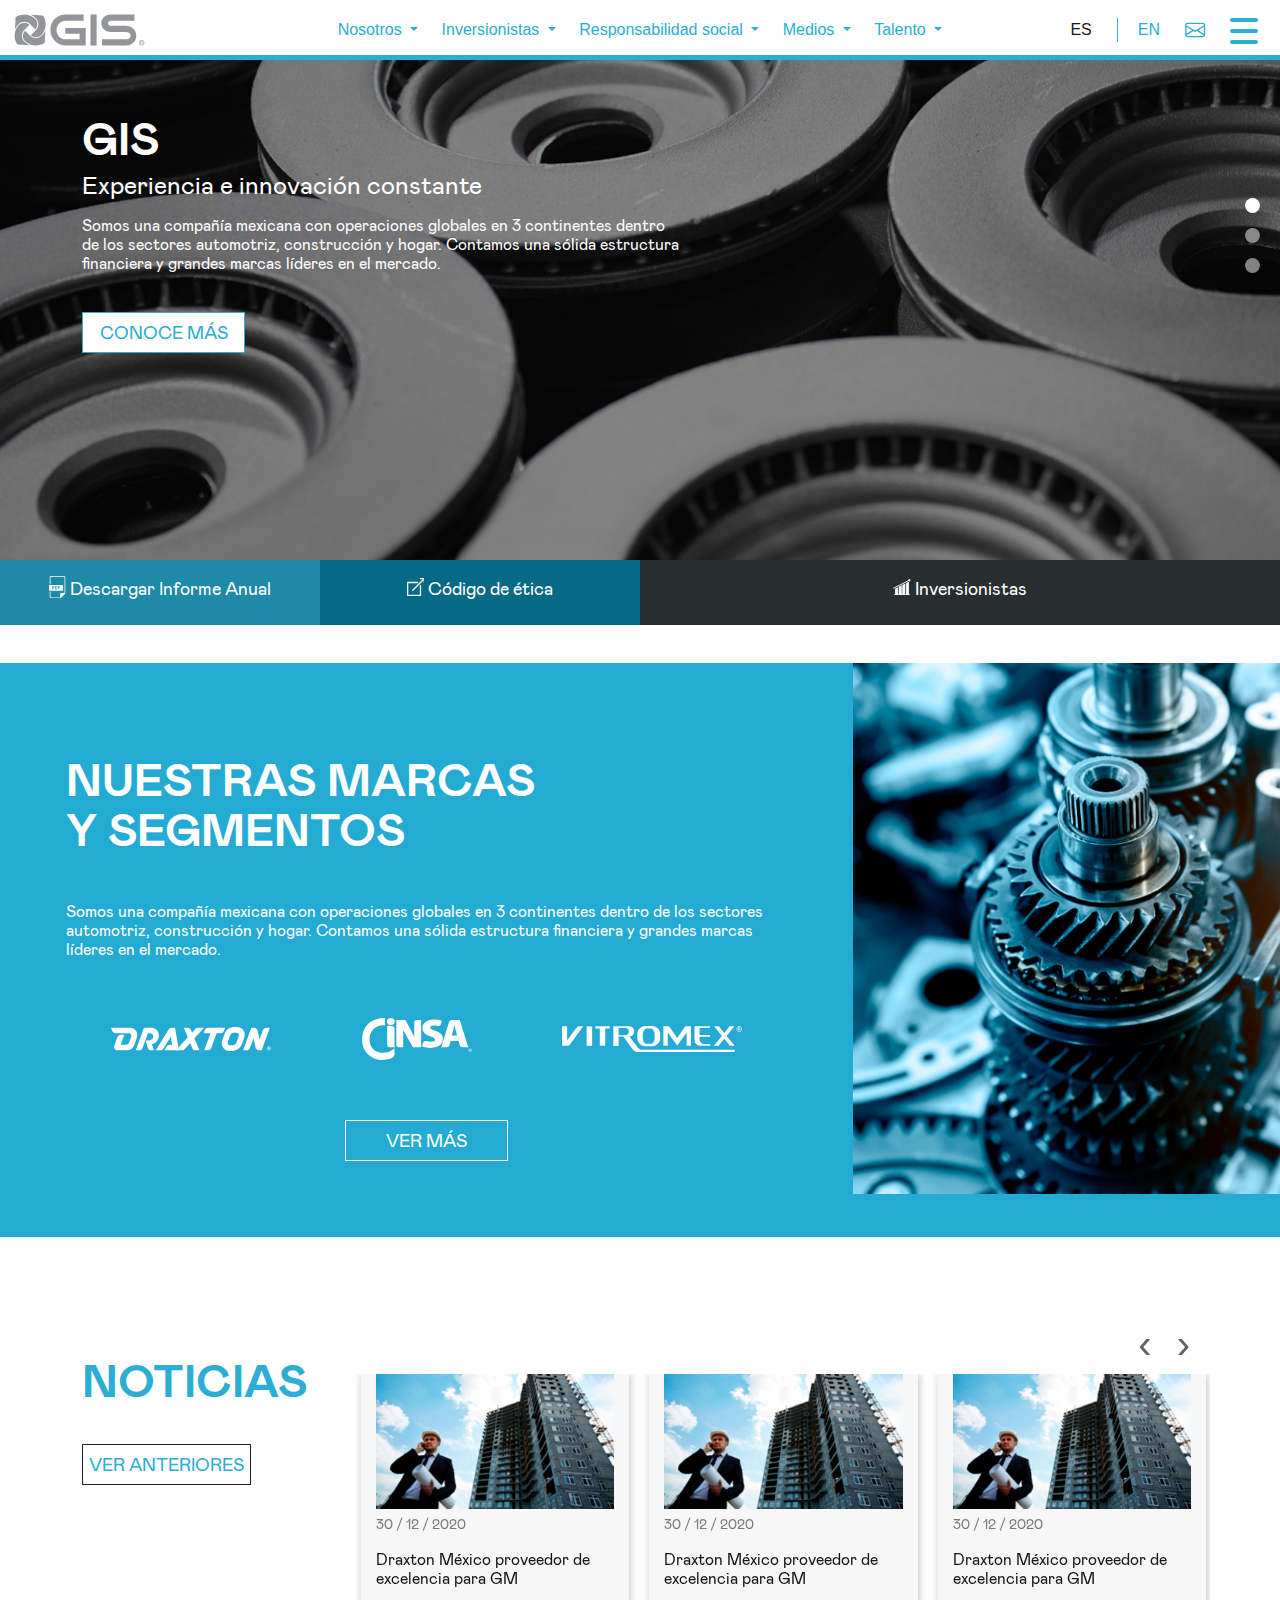
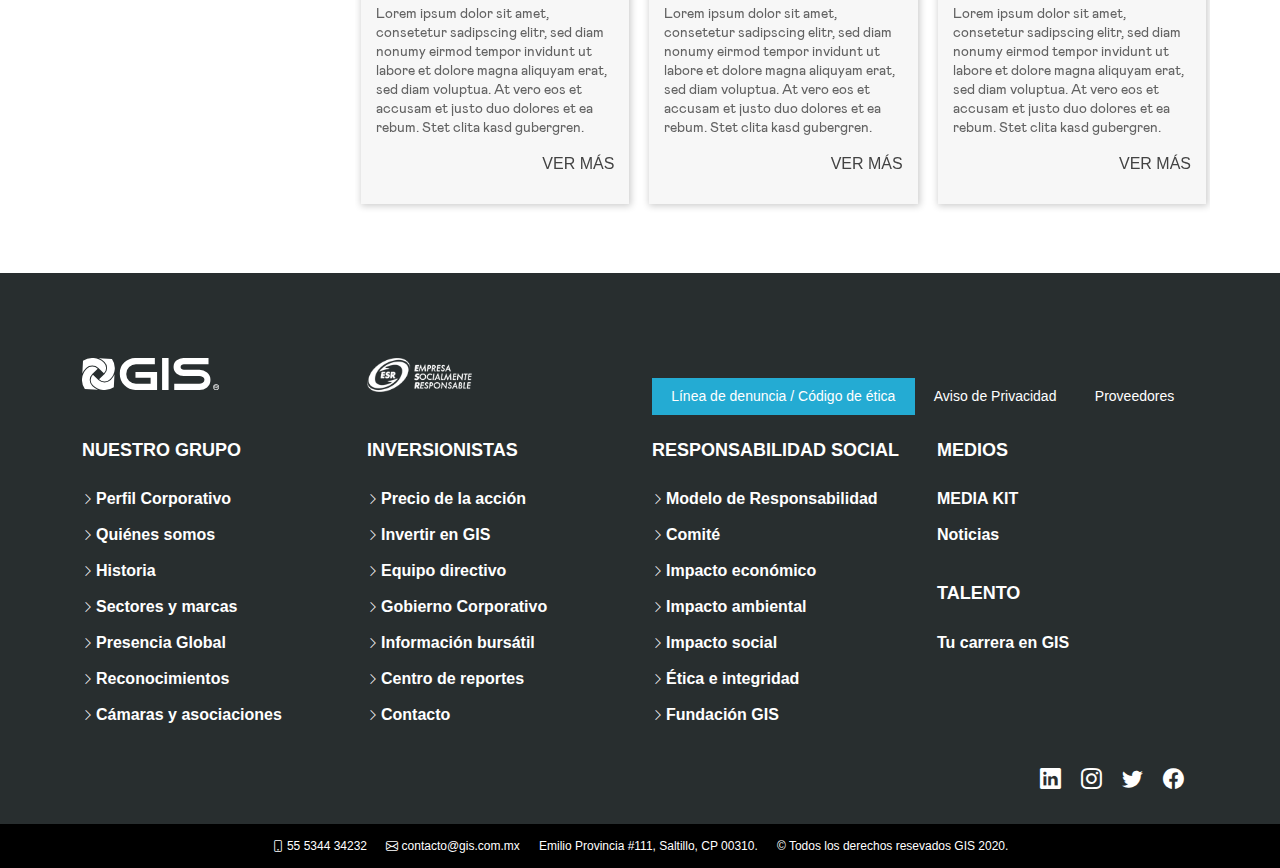
==== commit 4e5b4718: "responsivo" ====
--- a/index.html
+++ b/index.html
@@ -518,88 +518,129 @@
  
 </main><!-- End #main -->
 
-  <!-- ======= Footer ======= -->
   <footer id="footer" class="footer">
 
     <div class="footer-content">
       <div class="container">
+        <div class="row justify-content-center padding__small">
+          <div class="col-lg-3 col-md-3 col-6">
+            <img src="img/gis.svg" alt="Empresa Socialmente responsable">
+          </div>
+          <div class="col-lg-3 col-md-3 col-6">
+            <img src="img/esr.svg" alt="Empresa Socialmente responsable">
+          </div>
+          <div class="col-lg-6 col-md-10">
+            <ul class="nav__footer">
+              <li><a class="btn__footer" href="/">Línea de denuncia / Código de ética</a></li>
+              <li><a href="/">Aviso de Privacidad</a></li>
+              <li><a href="/">Proveedores</a></li>
+            </ul>
+          </div>
+        </div>
         <div class="row">
-
-          <div class="col-lg-3 col-md-6">
+          <div class="col-md-3 col-6">
             <div class="footer-info">
-              <h3>HeroBiz</h3>
-              <p>
-                A108 Adam Street <br>
-                NY 535022, USA<br><br>
-                <strong>Phone:</strong> +1 5589 55488 55<br>
-                <strong>Email:</strong> info@example.com<br>
-              </p>
-            </div>
-          </div>
-
-          <div class="col-lg-2 col-md-6 footer-links">
-            <h4>Useful Links</h4>
-            <ul>
-              <li><i class="bi bi-chevron-right"></i> <a href="#">Home</a></li>
-              <li><i class="bi bi-chevron-right"></i> <a href="#">About us</a></li>
-              <li><i class="bi bi-chevron-right"></i> <a href="#">Services</a></li>
-              <li><i class="bi bi-chevron-right"></i> <a href="#">Terms of service</a></li>
-              <li><i class="bi bi-chevron-right"></i> <a href="#">Privacy policy</a></li>
-            </ul>
-          </div>
-
-          <div class="col-lg-3 col-md-6 footer-links">
-            <h4>Our Services</h4>
-            <ul>
-              <li><i class="bi bi-chevron-right"></i> <a href="#">Web Design</a></li>
-              <li><i class="bi bi-chevron-right"></i> <a href="#">Web Development</a></li>
-              <li><i class="bi bi-chevron-right"></i> <a href="#">Product Management</a></li>
-              <li><i class="bi bi-chevron-right"></i> <a href="#">Marketing</a></li>
-              <li><i class="bi bi-chevron-right"></i> <a href="#">Graphic Design</a></li>
-            </ul>
-          </div>
-
-          <div class="col-lg-4 col-md-6 footer-newsletter">
-            <h4>Our Newsletter</h4>
-            <p>Tamen quem nulla quae legam multos aute sint culpa legam noster magna</p>
-            <form action="" method="post">
-              <input type="email" name="email"><input type="submit" value="Subscribe">
-            </form>
-
-          </div>
-
+              <h4>NUESTRO GRUPO</h4>
+            </div>
+            <div class="footer-links">
+              <ul>
+                <li><i class="bi bi-chevron-right"></i> <a href="#">Perfil Corporativo</a></li>
+                <li><i class="bi bi-chevron-right"></i> <a href="#">Quiénes somos</a></li>
+                <li><i class="bi bi-chevron-right"></i> <a href="#">Historia</a></li>
+                <li><i class="bi bi-chevron-right"></i> <a href="#">Sectores y marcas</a></li>
+                <li><i class="bi bi-chevron-right"></i> <a href="#">Presencia Global</a></li>
+                <li><i class="bi bi-chevron-right"></i> <a href="#">Reconocimientos</a></li>
+                <li><i class="bi bi-chevron-right"></i> <a href="#">Cámaras y asociaciones</a></li>
+              </ul>
+            </div>
+          </div>
+          <div class="col-md-3 col-6">
+            <div class="footer-info">
+              <h4>INVERSIONISTAS</h4>
+            </div>
+            <div class="footer-links">
+              <ul>
+                <li><i class="bi bi-chevron-right"></i> <a href="#">Precio de la acción</a></li>
+                <li><i class="bi bi-chevron-right"></i> <a href="#">Invertir en GIS</a></li>
+                <li><i class="bi bi-chevron-right"></i> <a href="#">Equipo directivo</a></li>
+                <li><i class="bi bi-chevron-right"></i> <a href="#">Gobierno Corporativo</a></li>
+                <li><i class="bi bi-chevron-right"></i> <a href="#">Información bursátil</a></li>
+                <li><i class="bi bi-chevron-right"></i> <a href="#">Centro de reportes </a></li>
+                <li><i class="bi bi-chevron-right"></i> <a href="#">Contacto</a></li>
+              </ul>
+            </div>
+          </div>
+          <div class="col-md-3">
+            <div class="footer-info">
+              <h4>RESPONSABILIDAD SOCIAL</h4>
+            </div>
+            <div class="footer-links">
+              <ul>
+                <li><i class="bi bi-chevron-right"></i> <a href="#">Modelo de Responsabilidad</a></li>
+                <li><i class="bi bi-chevron-right"></i> <a href="#">Comité</a></li>
+                <li><i class="bi bi-chevron-right"></i> <a href="#">Impacto económico</a></li>
+                <li><i class="bi bi-chevron-right"></i> <a href="#">Impacto ambiental</a></li>
+                <li><i class="bi bi-chevron-right"></i> <a href="#">Impacto social</a></li>
+                <li><i class="bi bi-chevron-right"></i> <a href="#">Ética e integridad</a></li>
+                <li><i class="bi bi-chevron-right"></i> <a href="#">Fundación GIS</a></li>
+              </ul>
+            </div>
+          </div>
+          <div class="col-md-3">
+            <div class="row">
+              <div class="col-ld-6">
+                <div class="footer-info">
+                  <h4>MEDIOS</h4>
+                </div>
+                <div class="footer-links">
+                  <ul>
+                    <li><a href="#">MEDIA KIT</a></li>
+                    <li><a href="#">Noticias</a></li>
+                  </ul>
+                </div>
+              </div>
+              <div class="col-ld-6">
+                <div class="footer-info">
+                  <h4>TALENTO</h4>
+                </div>
+                <div class="footer-links">
+                  <ul>
+                    <li><a href="#">Tu carrera en GIS</a></li>
+                  </ul>
+                </div>
+              </div>
+            </div>
+          </div>
+          
+        </div>
+
+        <div class="row justify-content-end">
+          <div class="col-lg-2">
+            <div class="social__links order-first order-lg-last mb-3 mb-lg-0">
+              <a href="#" class="linkedin"><i class="bi bi-linkedin"></i></a>
+              <a href="#" class="instagram"><i class="bi bi-instagram"></i></a>
+              <a href="#" class="twitter"><i class="bi bi-twitter"></i></a>
+              <a href="#" class="facebook"><i class="bi bi-facebook"></i></a>              
+            </div>
+          </div>
         </div>
       </div>
     </div>
 
     <div class="footer-legal text-center">
-      <div class="container d-flex flex-column flex-lg-row justify-content-center justify-content-lg-between align-items-center">
-
-        <div class="d-flex flex-column align-items-center align-items-lg-start">
-          <div class="copyright">
-            &copy; Copyright <strong><span>HeroBiz</span></strong>. All Rights Reserved
-          </div>
-          <div class="credits">
-            <!-- All the links in the footer should remain intact. -->
-            <!-- You can delete the links only if you purchased the pro version. -->
-            <!-- Licensing information: https://bootstrapmade.com/license/ -->
-            <!-- Purchase the pro version with working PHP/AJAX contact form: https://bootstrapmade.com/herobiz-bootstrap-business-template/ -->
-            Designed by <a href="https://bootstrapmade.com/">BootstrapMade</a>
-          </div>
-        </div>
-
-        <div class="social-links order-first order-lg-last mb-3 mb-lg-0">
-          <a href="#" class="twitter"><i class="bi bi-twitter"></i></a>
-          <a href="#" class="facebook"><i class="bi bi-facebook"></i></a>
-          <a href="#" class="instagram"><i class="bi bi-instagram"></i></a>
-          <a href="#" class="google-plus"><i class="bi bi-skype"></i></a>
-          <a href="#" class="linkedin"><i class="bi bi-linkedin"></i></a>
-        </div>
+      <div class="container d-flex flex-column flex-lg-row justify-content-center align-items-center">
+        <ul class="footer__legal">
+          <li><a href="tel:55534434232"><i class="bi bi-phone"></i> 55 5344 34232</a></li>
+          <li><a href="mailto:contacto@gis.com.mx"><i class="bi bi-envelope"></i> contacto@gis.com.mx</a></li>
+          <li>Emilio Provincia #111, Saltillo, CP 00310.</li>
+          <li> &copy; Todos los derechos resevados GIS 2020.</li>
+        </ul>
 
       </div>
     </div>
 
   </footer><!-- End Footer -->
+
 
   <a href="#" class="scroll-top d-flex align-items-center justify-content-center"><i class="bi bi-arrow-up-short"></i></a>
 
--- a/css/style.css
+++ b/css/style.css
@@ -51,20 +51,12 @@
 
 
 a {
-
   color: #2BADD4;
-  font-family: Mabry-Bold;
 }
 
 a:hover {
-
   color: #19191a;
-  font-family: Mabry-Bold;
-  text-decoration: underline;
-
-
-}
-
+}
 
 .whitetxt {
   color: #ffffff;
@@ -85,7 +77,8 @@
   font-size: 25px;
   line-height: 29px;
 }
-
+.btn{padding: 0.375rem 1.5rem;}
+.btn-light{color: #1F89A8;border-color: #707070}
 .btnprime {
   display: block;
   text-transform: uppercase;
@@ -1004,6 +997,10 @@
   }
 }
 
+h1{font-size: 3.75rem;}
+h2{font-size: 2.375rem;font-weight: bold;}
+h5{font-size: 1.5rem;}
+h4{font-size: 1.25rem;}
 h1, .h1{font-size: 45px;}
 h5, .h5{font-size: 1.5rem;}
 
@@ -1023,9 +1020,22 @@
   background: #fff;
 }
 .btn__fixed:hover{background: #24ABD3;color: #fff;font-family: Mabry-Regular;}
+.btn__descarga{padding-left: 30px;position: relative;}
+.btn__descarga:before{
+  content: ' ';
+  background-image: url('../img/inversionistas/descarga-02.svg');
+  width: 12px;
+  height: 14px;
+  position: absolute;
+  left: 0;
+  top: 2px;
+}
 .logo__svg{display: block;text-align: center;}
-
-
+.logo__svg img{opacity: .6;}
+
+.color__white{color: #ffffff !important;}
+.color__secundary{color: #24ABD3 !important;}
+.bg__light{background: #F8F8F8;}
 .bg__primary{background: #1F89A8; color: #fff;}
 .bg__secundary{background: #24ABD3; color: #fff;}
 .bg__extra{background: #066986; color: #fff;}
@@ -1036,11 +1046,21 @@
 .padding__small{padding-top: 25px;padding-bottom: 25px;}
 .padding__base{padding-top: 50px;padding-bottom: 50px;}
 .padding__large{padding-top: 120px;padding-bottom: 120px;}
+.margin__bottom{margin-bottom: 30px;}
 
 .text__large{font-size: 1.375rem;line-height: 1;}
+.font__20{font-size: 1.25rem;}
 .text__center{text-align: center;}
+.float__right{float: right;}
 .text__right{text-align: right !important;}
+.text__left{text-align: left;}
 .text__title{text-transform: uppercase;color: #24ABD3;font-size: 2.875rem;font-weight: bold;margin-bottom: 1.5rem;}
+.box__shadow{
+  box-shadow: 1px 1px 5px 0px rgba(0,0,0,0.2);
+  -webkit-box-shadow: 1px 1px 5px 0px rgba(0,0,0,0.2);
+  -moz-box-shadow: 1px 1px 5px 0px rgba(0,0,0,0.2);
+}
+.box__line{border: 1px solid #fff;}
 
 .img__about{position: absolute;}
 .box__card{z-index: 3;position: relative;}
@@ -1058,18 +1078,18 @@
   margin-bottom: 15px;
   display: block;
   margin-top: 15px;
-  box-shadow: 1px 1px 5px 0px rgba(0,0,0,0.2);
--webkit-box-shadow: 1px 1px 5px 0px rgba(0,0,0,0.2);
--moz-box-shadow: 1px 1px 5px 0px rgba(0,0,0,0.2);
-}
+}
+.box__sectores img{max-width: 100%;}
+.box__sectores:hover{opacity: .6;}
 .box__sectores h4{
   font-weight: bold;
+  color: #5C5C5C;
   text-transform: uppercase;
     border-bottom: 8px solid #24ABD3;
     padding-bottom: 10px;
     max-width: 230px;
 }
-
+.box__sectores h4:hover{text-decoration: none;}
 .item__history{
   position: relative;
   border-bottom: 3px solid #24ABD3;
@@ -1256,16 +1276,243 @@
     -webkit-transform: scale(1.1);
    transform: scale(1.1);
 }
-
-}
-
-
-
+}
+/*--------------------------------------------------------------
+# Index Page
+--------------------------------------------------------------*/
+
+#homesec1 #carouselExampleDark .carousel-item {
+
+  height: 560px;
+
+
+}
+
+#homesec1 #carouselExampleDark #bgcarru1 {
+  background-image: url(../img/home/bgslide1.jpg);
+  background-size: cover;
+  background-repeat: no-repeat;
+  background-position: left top;
+
+}
+
+#homesec1 #carouselExampleDark #bgcarru2 {
+  background-image: url(../img/home/bgslide2.jpg);
+  background-size: cover;
+  background-repeat: no-repeat;
+  background-position: left top;
+
+}
+
+#homesec1 #carouselExampleDark #bgcarru3 {
+  background-image: url(../img/home/bgslide3.jpg);
+  background-size: cover;
+  background-repeat: no-repeat;
+  background-position: left top;
+}
+
+
+#homesec1 #carouselExampleDark .carousel-indicators .btnindi{
+  border-radius: 100%;
+  width: 15px;
+  height: 15px;
+  
+}
+.section__sectores{position: relative;}
+.contenidoSectores{
+  position: absolute;
+  background: #cecdcd;
+  padding: 40px;
+  top: 100px;
+  width: 1240px;
+  height: 400px;
+}
+#razon__invertir{
+  background: url('../img/inversionistas/bg-inversionistas.jpg');
+  background-repeat: no-repeat;
+  background-size: contain;
+  background-position: center top;
+}
+.box__white{background: #fff;}
+.box__dark{background-color: #282E2F;}
+.box__white p{margin-bottom: 0;}
+#bg__reportes{
+  background-image: url('../img/inversionistas/bg-reportes.jpg');
+  background-size: cover;
+  background-position: center;
+}
+ul.list__years{
+  background: #fff;
+  list-style: none;
+    text-align: center;
+    border-radius: 6px;
+    padding: 20px;
+    width: 80%;
+    margin: auto;
+}
+ul.list__years li a{font-size: 1.875rem;color: #969696;padding: 5px 0;display: block;}
+.box__reporte{padding: 40px;min-height: 320px;}
+.box__reporte h3{font-size: 1.375rem;color: #4AD6FF;}
+ul.list__reporte {list-style: none;margin-left: 20px;}
+ul.list__reporte li{display: block;padding: 5px 0;}
+ul.list__reporte li a{color: #fff;font-size: 1.25rem;}
+ul.list__reporte li:before { content: ' ';background-image: url('../img/inversionistas/descarga.svg');width: 14px;height: 17px;display: block;position: absolute;margin-left: -30px; }
+.border__righ{border-right: 1px solid #fff;}
+.border__bottom{border-bottom: 1px solid #ffffff;}
+.border__radius{border-radius: 24px;}
+.comunicados__eventos{padding: 2rem 0;border-bottom: 1px solid #C6C6C6;}
+.comunicados__eventos:hover{background: rgba(0, 0, 0, .2);color: #4AD6FF;}
+.comunicados__eventos h4{font-size: 1.25rem;color: #fff;}
+.date__events{font-size: 0.875rem;color: #7E7E7E}
+.img__link{padding: 2rem 0;}
+#tabmenucont { 
+
+  padding: 100px 50px 0;
+  background-color: #FAFAFA;
+  height: 100vh;
+
+}
+
+
+
+#tabmenucont #v-pills-tab { 
+
+  display: flex;
+  flex-direction: column;
+
+}
+
+#tabmenucont #v-pills-tab a { 
+  display: block;
+  background: none;
+  width: fit-content;
+  margin-top: 20px;
+  color: #24ABD3;
+  border-radius: 0;
+  padding: 0;
+  transition: none;
+  text-transform: uppercase;
+}
+
+#tabmenucont #v-pills-tab a:hover { 
+  display: block;
+  background: none;
+  width: fit-content;
+  background: none;
+  color: #434343;
+  border-radius: 0;
+  padding: 0;
+  transition: none;
+
+}
+
+#tabmenucont #v-pills-tab a.active { 
+  text-decoration: underline;
+  background: none;
+  color: #434343;
+}
+#tabmenucont { 
+}
+#header__inversionistas{
+  background: url('../img/inversionistas/bg-inversion.jpg');
+  background-size: cover;
+  background-position: center;
+  background-repeat: no-repeat;
+  color: #fff;
+}
+.date__inversion{font-size: 2.25rem;}
+.box__header__inversionistas{padding-top: 8rem;}
+.title__head{font-size: 60px;}
+
+.table__dividendos {
+  font-family: arial, sans-serif;
+  border-collapse: collapse;
+  width: 100%;
+}
+.table__dividendos th{width: 25%;}
+.table__dividendos td{border-right: 1px solid #fff;}
+.border__transparent{border-color: transparent;}
+.table__dividendos td, .table__dividendos th {color: #fff;}
+td, th{padding: 20px;text-align: center;}
+
+.table__fundamentales{
+  width: 100%;
+  background: #fff;
+  font-size: 1.375rem;
+  font-weight: bold;
+  margin-bottom: 30px;
+}
+.bg__uafirda{background: #F8F8F8;}
+.table__fundamentales tr th{background: #E4F5FA;border-bottom: 1px solid #DFDFDF;}
+.table__fundamentales th,
+.table__fundamentales td{border-right: 1px solid #DFDFDF;}
+#bg__gobierno{
+  background-image: url('../img/inversionistas/bg-gobierno.jpg');
+  background-size: contain;
+  background-position: top;
+  background-repeat: no-repeat;
+}
+ul.list__gobierno{
+  list-style: none;
+  list-style-image: url('../img/inversionistas/link.svg');
+  margin-left: 40px;
+  margin-top: 30px;
+}
+ul.list__gobierno li a{
+  padding: 5px;
+  font-size: 1.5rem;
+  font-weight: 400;
+  color: #686868;
+  display: block;
+}
+#bg__analistas{
+  background-image: url('../img/inversionistas/bg-analistas.jpg');
+  background-size: cover;
+  background-position: center;
+  background-repeat: no-repeat;
+}
+.table__prospectos{background: #fff;width: 100%;}
+.table__prospectos tr:nth-child(even) {background-color: #F3F7F9;}
+.table__prospectos a{color: #676767;}
+.table__prospectos a:hover{color: #24ABD3;}
+.border__left{border-left: 1px solid #707070;}
+#bg__contact{
+  background-image: url('../img/inversionistas/bg-contact.jpg');
+  background-size: contain;
+  background-position: top center;
+  background-repeat: no-repeat;
+}
+.form{margin-top: 30px;display: inline-block;}
+.input__form{
+  width: 100%;
+  padding: .5rem 1rem;
+  margin-bottom: 20px;
+}
+ul.list__contact{margin-top: 400px;list-style: none;}
+ul.list__contact li a{display: block;padding: 10px;color: #282E2F;}
 
 
 /*--------------------------------------------------------------
 # Footer
 --------------------------------------------------------------*/
+#footer{background: #282E2F;color: #fff;}
+ul.nav__footer{
+  list-style: none;
+  display: flex;
+  margin: 0;
+  padding: 0;
+  margin-top: 20px;
+  text-align: right;
+}
+ul.nav__footer li a{
+  color: #fff;
+  padding: .5rem 1.2rem;
+  display: block;
+  position: relative;
+  text-decoration: none;
+}
+
+.btn__footer{background: #24ABD3;}
 .footer {
   color: var(--color-white);
   font-size: 14px;
@@ -1296,12 +1543,10 @@
   color: var(--color-white);
 }
 .footer .footer-content h4 {
-  font-size: 16px;
+  font-size: 18px;
   font-weight: 600;
   color: var(--color-white);
   position: relative;
-  padding-bottom: 12px;
-  margin-bottom: 15px;
 }
 .footer .footer-content h4::after {
   content: "";
@@ -1313,6 +1558,16 @@
   bottom: 0;
   left: 0;
 }
+ul.footer__legal{
+  display: flex;
+  padding: 0;
+  margin: 0;
+  list-style: none;
+  font-size: 12px;
+}
+ul.footer__legal li{padding: 0 .6rem;}
+ul.footer__legal li a{color:#ffffff;}
+.social__links a{color: #fff;padding: .5rem;font-size: 1.3rem;}
 .footer .footer-content .footer-links {
   margin-bottom: 30px;
 }
@@ -1340,9 +1595,11 @@
   transition: 0.3s;
   display: inline-block;
   line-height: 1;
+  font-weight: bold;
+    font-size: 16px;
 }
 .footer .footer-content .footer-links ul a:hover {
-  color: var(--color-white);
+  color: #24ABD3;
 }
 .footer .footer-content .footer-newsletter form {
   margin-top: 30px;
@@ -1377,8 +1634,8 @@
   background: rgba(var(--color-primary-rgb), 0.85);
 }
 .footer .footer-legal {
-  padding: 30px 0;
-  background: var(--color-secondary-dark);
+  padding: 13px 0;
+  background: #000;
 }
 .footer .footer-legal .credits {
   padding-top: 4px;
@@ -1406,10 +1663,53 @@
   background: var(--color-primary);
   text-decoration: none;
 }
+.section__flotante{position: relative;}
+.section__flotante p{color: #626262;}
+.logo__flotante{margin-top: 60px;margin-bottom: 30px;}
+.box__flotante{
+  position: absolute;
+  max-width: 100%;
+  background: #fff;
+  height: auto;
+}
+#close{position: absolute;right: 30px;}
+.title__flotante{width: 230px;border-bottom: 8px solid #24ABD3;font-size: 1.438rem;margin-bottom: 40px;font-weight: bold;}
+
+
+
+@media (max-width: 768px){
+  main{margin-top: 60px;}
+  .img__about{position: relative;width: 100%;}
+  .logo__svg svg, .logo__svg img{width: 100%;}
+  .title__acordion, .text__title{font-size: 2rem;}
+  .box__reporte, .padding__30{padding: 15px;}
+  .box__sectores h4{font-size: 1rem;}
+  .mapa__global {width: 100%;}
+  .margin__top{margin-top: -50px;}
+  .mapMexico{top: 12rem;left: 7rem;}
+  .mapEuropa{top: 8rem;left: 22rem;}
+  .map3{top: 12rem;left: 36rem;}
+  .box__header__inversionistas{padding-top: 0;}
+  ul.list__years{display: flex;width: 100%;}
+  ul.list__years li a{padding: 10px;font-size: 1.2rem;}
+  .comunicados__eventos{padding: 1rem 0;}
+  ul.list__contact{margin-top: 230px;}
+
+}
 
 @media (max-width: 500px){
   .img__about{position: relative;width: 100%;}
   #head__nosotros .padding__large{padding: 0;}
-  .text__title{font-size: 2rem;}
+  .title__head,  .text__title{font-size: 2rem;}
   .padding__40{padding: 10px;}
+  ul.nav__footer{display: block;text-align: center;margin-top: 30px;}
+  .social__links{text-align: center;}
+  #footer svg{text-align: center;margin: auto;display: block;}
+  ul.footer__legal{display: block;}
+  ul.footer__legal li{padding: .5rem;}
+  ul.list__contact{margin-top: 100px;}
+  .padding__80{padding: 20px;}
+  .date__inversion, .title__acordion{font-size: 1.2rem;}
+  .box__reporte{min-height: 100%;}
+  ul.list__gobierno{margin-left: 0;}
 }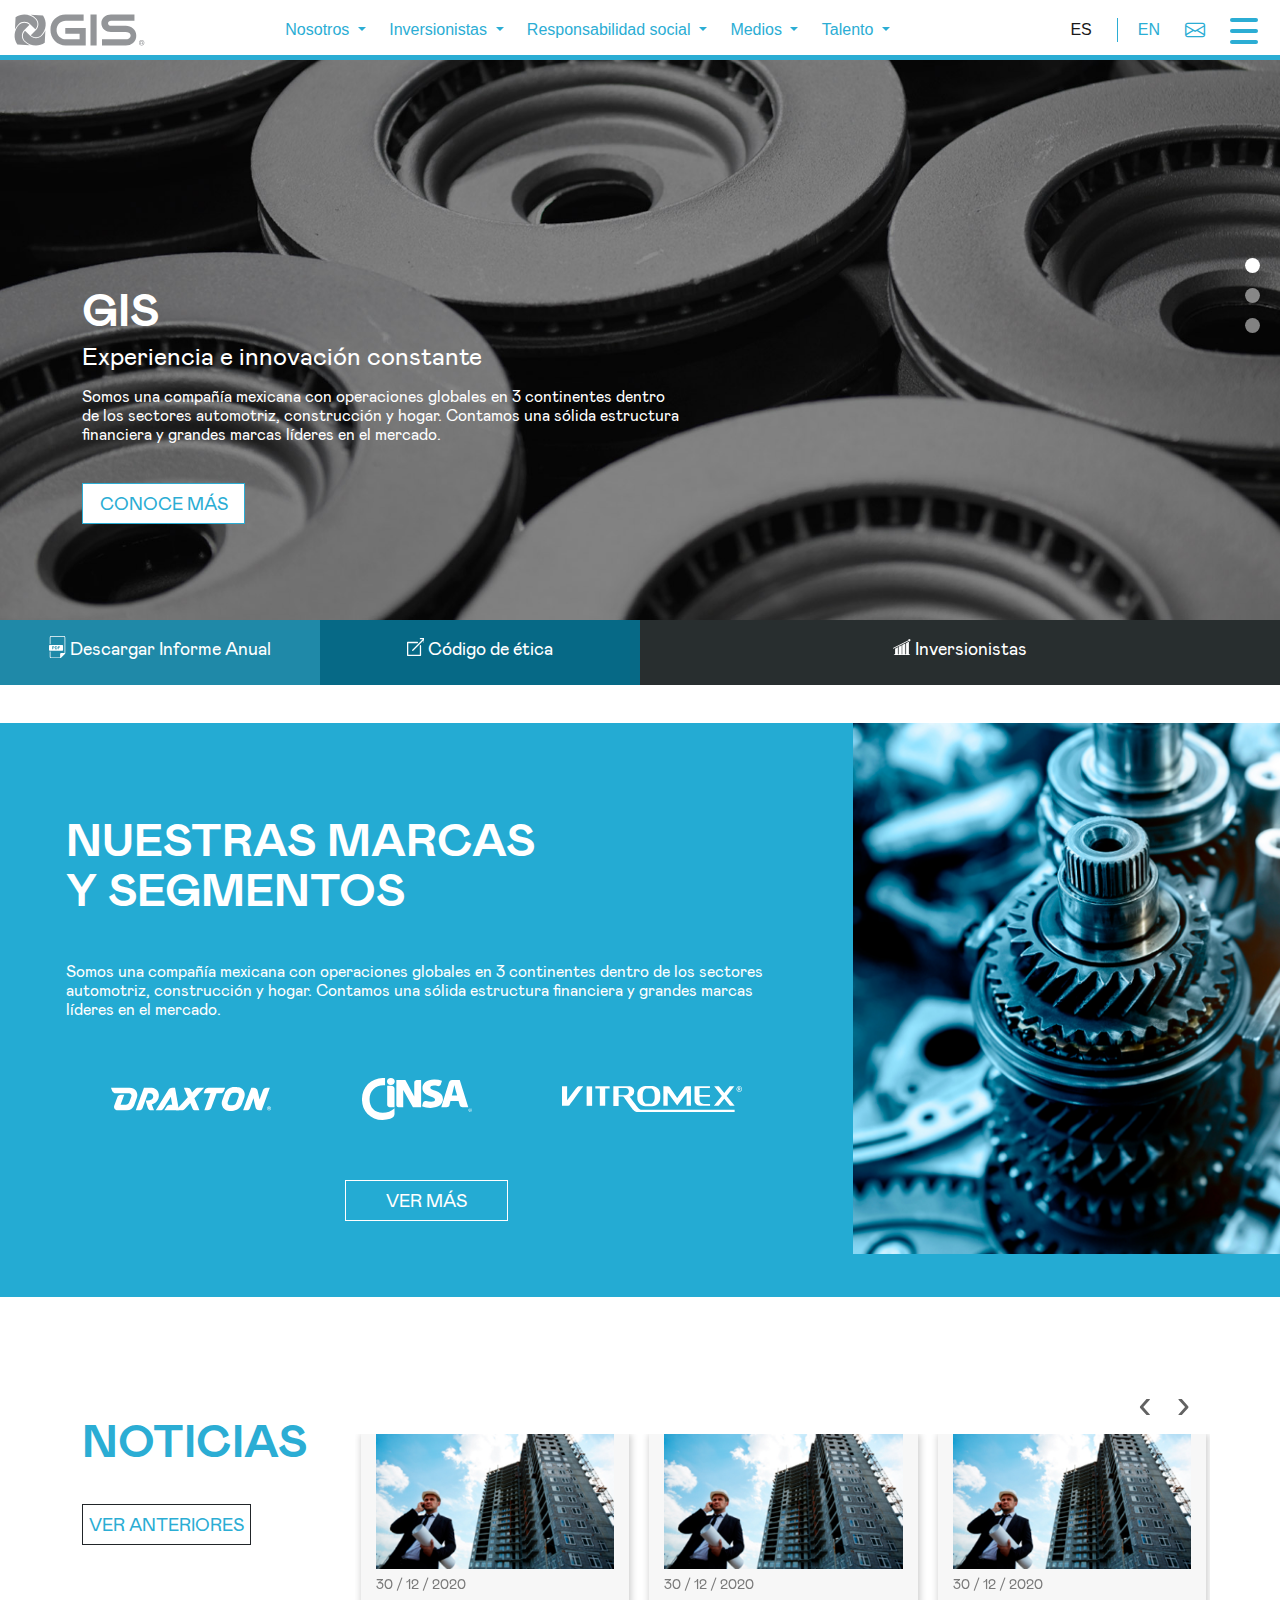
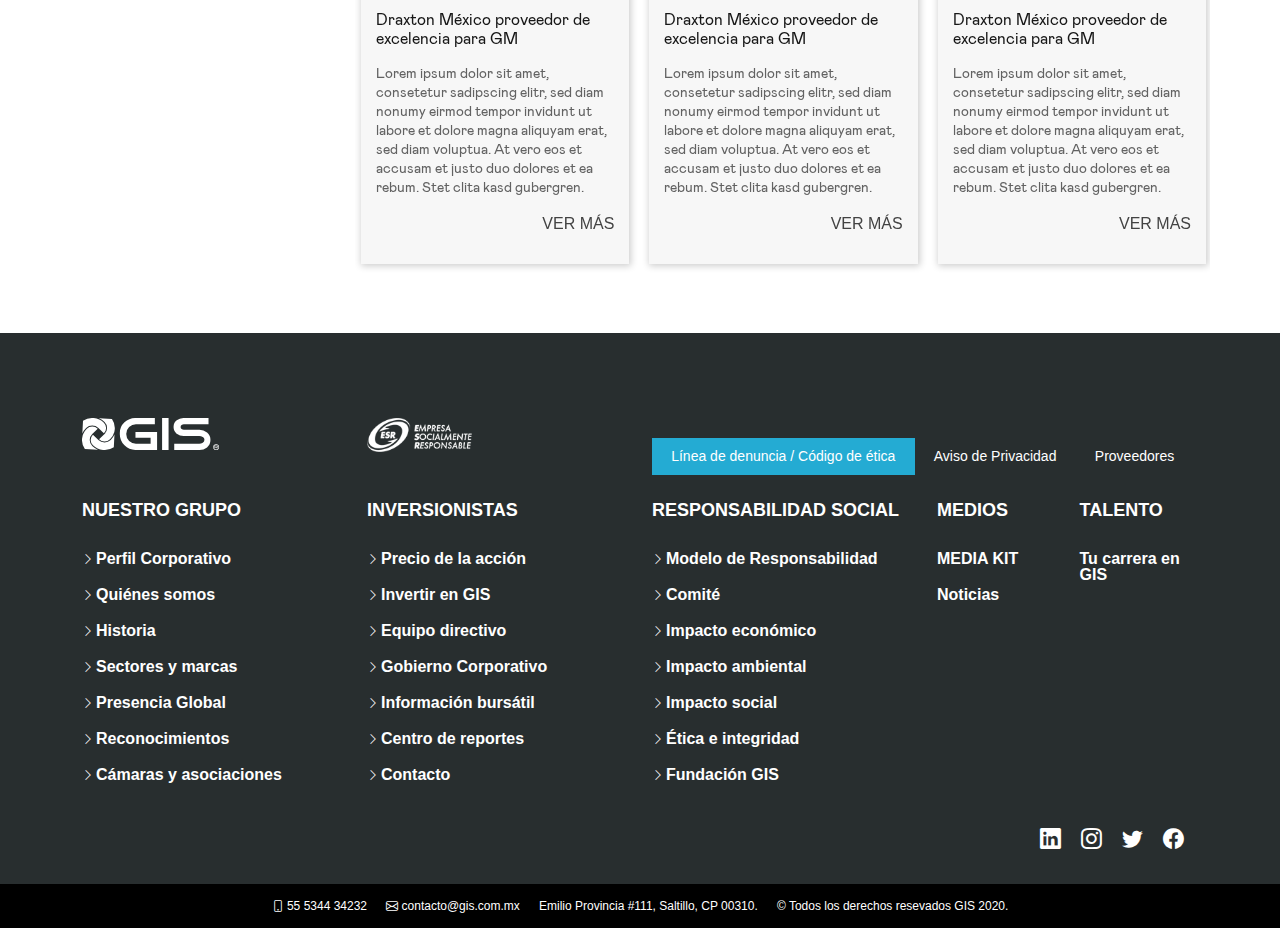
==== commit 2af735f3: "carga" ====
--- a/index.html
+++ b/index.html
@@ -48,7 +48,7 @@
     <nav  id="navprin1" class="navbar navbar-light custom-navbar fixed-top" data-scrollto-offset="0">
     <div class="container-fluid">
       
-      <div class="col-6 col-lg-3 ">
+      <div class="col-4 col-sm-3 col-md-2">
         <a  href="index.html" class="imglogogis logo d-flex align-items-center scrollto me-auto me-lg-0">
           <!-- Uncomment the line below if you also wish to use an image logo -->
            <img src="img/GIS-logotipo.svg" alt="GIS" class="imglogogis" >
@@ -56,8 +56,8 @@
         </a>
       </div>
       
-        <div class="col-6 col-lg-6 ">
-          <ul class="navbar-nav">
+        <div class="col-2 col-sm-6 col-md-7 col-lg-6">
+          <ul id="menu__top" class="navbar-nav">
       
             <li id="navitem01" class="nav-item dropdown">
               <a class=" dropdown-toggle" href="#"  role="button" data-bs-toggle="collapse"
@@ -98,7 +98,7 @@
           </ul>
       
         </div>
-        <div class="col-6 col-lg-3" id="contmenu2">
+        <div class="col-6 col-md-3" id="contmenu2">
           <a class="btnchanlan activemenu" href="index.html">ES</a>
           
           <a class="btnchanlan" href="index.html">EN</a>
@@ -120,13 +120,13 @@
                   <div class="col-12 col-lg-12">
                   
                       <ul class="mega-dropdown-menu">
-                        <li><a class="dropdown-item" href="#">Perfil corporativo</a></li>
-                        <li><a class="dropdown-item" href="#">Quiénes somos</a></li>
-                        <li><a class="dropdown-item" href="#">Historia</a></li>
-                        <li><a class="dropdown-item" href="#">Sectores y marcas</a></li>
-                        <li><a class="dropdown-item" href="#">Presencia Global</a></li>
-                        <li><a class="dropdown-item" href="#">Reconocimientos</a></li>
-                        <li><a class="dropdown-item" href="#">Cámaras y asociaciones</a></li>
+                        <li><a class="dropdown-item" href="nosotros.html#section__perfil">Perfil corporativo</a></li>
+                        <li><a class="dropdown-item" href="nosotros.html#head__nosotros">Quiénes somos</a></li>
+                        <li><a class="dropdown-item" href="nosotros.html#section__historia">Historia</a></li>
+                        <li><a class="dropdown-item" href="nosotros.html#section__sectores">Sectores y marcas</a></li>
+                        <li><a class="dropdown-item" href="nosotros.html#section__presencia">Presencia Global</a></li>
+                        <li><a class="dropdown-item" href="nosotros.html#section__reconocimiento">Reconocimientos</a></li>
+                        <li><a class="dropdown-item" href="nosotros.html#section__camaras">Cámaras y asociaciones</a></li>
                       </ul>
                   </div>
                 </div>
@@ -145,13 +145,13 @@
                   <div class="col-12 col-lg-12">
                   
                     <ul>
-                      <li><a class="dropdown-item" href="#">Precio de la acción</a></li>
-                      <li><a class="dropdown-item" href="#">Invertir en GIS</a></li>
-                      <li><a class="dropdown-item" href="#">Equipo directivo</a></li>
-                      <li><a class="dropdown-item" href="#">Gobierno Corporativo</a></li>
-                      <li><a class="dropdown-item" href="#">Información bursátil</a></li>
-                      <li><a class="dropdown-item" href="#">Centro de reportes</a></li>
-                      <li><a class="dropdown-item" href="#">Contacto</a></li>
+                      <li><a class="dropdown-item" href="inversionistas.html">Precio de la acción</a></li>
+                      <li><a class="dropdown-item" href="inversionistas.html">Invertir en GIS</a></li>
+                      <li><a class="dropdown-item" href="inversionistas.html">Equipo directivo</a></li>
+                      <li><a class="dropdown-item" href="inversionistas.html">Gobierno Corporativo</a></li>
+                      <li><a class="dropdown-item" href="inversionistas.html#section__bursatil">Información bursátil</a></li>
+                      <li><a class="dropdown-item" href="inversionistas.html">Centro de reportes</a></li>
+                      <li><a class="dropdown-item" href="inversionistas.html">Contacto</a></li>
                     </ul>
                   </div>
                 </div>
@@ -191,7 +191,7 @@
           <div class="container-fluid"> 
             <div class="row" >
 
-              <div id="tabmenucont" class="col-lg-4">
+              <div id="tabmenucont" class="col-lg-4 col-md-4 col-5">
                
                   <div class="nav nav-pills" id="v-pills-tab" role="tablist">
                     <a class="nav-link active" id="v-nosotros-tab" data-bs-toggle="pill" data-bs-target="#v-nosotros"  role="tab" aria-controls="v-nosotros" aria-selected="true">Nosotros</a>
@@ -223,7 +223,7 @@
 
               </div>
 
-              <div class="col-lg-8">
+              <div class="col-md-8 col-7">
 
                 <div class="tab-content" id="v-pills-tabContent">
                   <div class="tab-pane fade show active" id="v-nosotros" role="tabpanel" aria-labelledby="v-nosotros-tab">
@@ -232,13 +232,13 @@
                       <div class="col-12 col-lg-4">
                       
                           <ul class="mega-dropdown-menu">
-                            <li><a class="dropdown-item" href="#">Perfil corporativo</a></li>
-                            <li><a class="dropdown-item" href="#">Quiénes somos</a></li>
-                            <li><a class="dropdown-item" href="#">Historia</a></li>
-                            <li><a class="dropdown-item" href="#">Sectores y marcas</a></li>
-                            <li><a class="dropdown-item" href="#">Presencia Global</a></li>
-                            <li><a class="dropdown-item" href="#">Reconocimientos</a></li>
-                            <li><a class="dropdown-item" href="#">Cámaras y asociaciones</a></li>
+                            <li><a class="dropdown-item" href="nosotros.html">Perfil corporativo</a></li>
+                            <li><a class="dropdown-item" href="nosotros.html">Quiénes somos</a></li>
+                            <li><a class="dropdown-item" href="nosotros.html">Historia</a></li>
+                            <li><a class="dropdown-item" href="nosotros.html">Sectores y marcas</a></li>
+                            <li><a class="dropdown-item" href="nosotros.html">Presencia Global</a></li>
+                            <li><a class="dropdown-item" href="nosotros.html">Reconocimientos</a></li>
+                            <li><a class="dropdown-item" href="nosotros.html">Cámaras y asociaciones</a></li>
                           </ul>
                       </div>
                       <div class="col-12 col-lg-8 continfosubmenu">
@@ -258,13 +258,13 @@
                         <div class="col-12 col-lg-4">
                         
                           <ul>
-                            <li><a class="dropdown-item" href="#">Precio de la acción</a></li>
-                            <li><a class="dropdown-item" href="#">Invertir en GIS</a></li>
-                            <li><a class="dropdown-item" href="#">Equipo directivo</a></li>
-                            <li><a class="dropdown-item" href="#">Gobierno Corporativo</a></li>
-                            <li><a class="dropdown-item" href="#">Información bursátil</a></li>
-                            <li><a class="dropdown-item" href="#">Centro de reportes</a></li>
-                            <li><a class="dropdown-item" href="#">Contacto</a></li>
+                            <li><a class="dropdown-item" href="inversionistas.html">Precio de la acción</a></li>
+                            <li><a class="dropdown-item" href="inversionistas.html">Invertir en GIS</a></li>
+                            <li><a class="dropdown-item" href="inversionistas.html">Equipo directivo</a></li>
+                            <li><a class="dropdown-item" href="inversionistas.html">Gobierno Corporativo</a></li>
+                            <li><a class="dropdown-item" href="inversionistas.html">Información bursátil</a></li>
+                            <li><a class="dropdown-item" href="inversionistas.html">Centro de reportes</a></li>
+                            <li><a class="dropdown-item" href="inversionistas.html">Contacto</a></li>
                           </ul>
                         </div>
                         <div class="col-12 col-lg-8 continfosubmenu">
@@ -382,14 +382,14 @@
   </div>
 <div class="container-fluid">
   <div class="row">
-    <div class="col-md-3 p-0">
+    <div class="col-lg-3 col-md-4 p-0">
       <a class="btn_homend" href="/"><svg xmlns="http://www.w3.org/2000/svg" width="16.305" height="22.234" viewBox="0 0 16.305 22.234"><g id="Grupo_4378" data-name="Grupo 4378" transform="translate(0)"> <path id="Trazado_8348" data-name="Trazado 8348" d="M197.109,109.782h-12.6a1.484,1.484,0,0,0-1.482,1.482v6.67h.741v-6.67a.742.742,0,0,1,.741-.741h12.6a.742.742,0,0,1,.741.741v15.474a.758.758,0,0,1-.006.09h-3.329a1.113,1.113,0,0,0-1.112,1.112v3.329a.745.745,0,0,1-.09.006h-8.8a.742.742,0,0,1-.741-.741v-5.188h-.741v5.188a1.484,1.484,0,0,0,1.482,1.482h8.8a1.473,1.473,0,0,0,1.048-.434l3.8-3.8a1.473,1.473,0,0,0,.434-1.048V111.264A1.484,1.484,0,0,0,197.109,109.782Z" transform="translate(-182.287 -109.782)" fill="#fff"/> <path id="Trazado_8349" data-name="Trazado 8349" d="M246.844,228.939a.618.618,0,0,0,.154-.282,1.9,1.9,0,0,0,.06-.534,1.743,1.743,0,0,0-.06-.519.668.668,0,0,0-.167-.283.56.56,0,0,0-.273-.137,2.675,2.675,0,0,0-.484-.028h-.265v1.933h.44a1.6,1.6,0,0,0,.356-.028A.544.544,0,0,0,246.844,228.939Z" transform="translate(-239.253 -216.281)" fill="#fff"/><path id="Trazado_8350" data-name="Trazado 8350" d="M217.046,227.938a.387.387,0,0,0,.184-.143.392.392,0,0,0,.067-.227.377.377,0,0,0-.093-.263.407.407,0,0,0-.237-.13,2.827,2.827,0,0,0-.424-.02h-.285v.828h.322A1.525,1.525,0,0,0,217.046,227.938Z" transform="translate(-212.438 -216.281)" fill="#fff"/><path id="Trazado_8351" data-name="Trazado 8351" d="M188.368,211.711a.742.742,0,0,0,.741-.741v-4.447a.742.742,0,0,0-.741-.741h-12.6a.742.742,0,0,0-.741.741v4.447a.742.742,0,0,0,.741.741Zm-4.4-4.441h2v.494h-1.411v.691h1.218v.494h-1.218v1.24h-.589Zm-2.97,0h1.077a2.1,2.1,0,0,1,.555.056.975.975,0,0,1,.44.269,1.275,1.275,0,0,1,.279.472,2.154,2.154,0,0,1,.1.69,1.916,1.916,0,0,1-.09.621,1.286,1.286,0,0,1-.312.515,1.036,1.036,0,0,1-.414.233,1.781,1.781,0,0,1-.521.062H181Zm-2.737,0h.945a3.429,3.429,0,0,1,.7.044.765.765,0,0,1,.42.286.906.906,0,0,1,.169.568.952.952,0,0,1-.1.452.8.8,0,0,1-.248.287.852.852,0,0,1-.306.138,3.365,3.365,0,0,1-.611.042h-.384v1.1h-.589Z" transform="translate(-175.028 -196.889)" fill="#fff"/></g></svg> <span>Descargar Informe Anual</span></a>
     </div>
-    <div class="col-md-3 p-0">
+    <div class="col-lg-3 col-md-4 p-0">
       <a class="btn_homend bg__extra" href="/"><svg xmlns="http://www.w3.org/2000/svg" width="17.972" height="17.964" viewBox="0 0 17.972 17.964"><path id="Trazado_9114" data-name="Trazado 9114" d="M13.486.014h-.009a.642.642,0,1,0,0,1.283h2.31L5.334,11.75a.642.642,0,1,0,.907.908L16.694,2.205V4.515a.642.642,0,1,0,1.283,0V4.5h0V.76a.6.6,0,0,0,.008-.1.641.641,0,0,0-.642-.642H13.486ZM.655,3.863A.642.642,0,0,0,.013,4.5h0V17.336a.642.642,0,0,0,.642.642H13.486a.641.641,0,0,0,.642-.642h0V7.646a.642.642,0,0,0-1.283,0v.01h0v9.039H1.3V5.146h9.087a.642.642,0,1,0,0-1.283H.655Z" transform="translate(-0.013 -0.014)" fill="#fff"/></svg> <span>Código de ética</span></a>
     </div>
  
-<div class="col-lg-6 p-0">
+<div class="col-lg-6 col-md-4 p-0">
   <a class="btn_homend bg__dark" href="/"><svg id="Grupo_3789" data-name="Grupo 3789" xmlns="http://www.w3.org/2000/svg" width="17.583" height="16.085" viewBox="0 0 17.583 16.085"><path id="Trazado_8948" data-name="Trazado 8948" d="M.212,9.686,17.155,1.229Z" transform="translate(-0.054 -0.327)" fill="#fff"/> <path id="Trazado_8949" data-name="Trazado 8949" d="M22.191,2.542l.558-1.515L21.234.469Z" transform="translate(-5.647 -0.125)" fill="#fff"/> <path id="Trazado_8950" data-name="Trazado 8950" d="M1.234,21.415h0Z" transform="translate(-0.326 -5.698)" fill="#fff"/> <path id="Trazado_8951" data-name="Trazado 8951" d="M3.234,13.08V18.9h2.2V11.982Z" transform="translate(-0.858 -3.188)" fill="#fff"/> <path id="Trazado_8952" data-name="Trazado 8952" d="M8.234,10.584v7.657h2.2V9.485Z" transform="translate(-2.188 -2.524)" fill="#fff"/> <path id="Trazado_8953" data-name="Trazado 8953" d="M13.234,8.089v9.488h2.2V6.989Z" transform="translate(-3.518 -1.86)" fill="#fff"/> <path id="Trazado_8954" data-name="Trazado 8954" d="M18.234,5.593v11.32h2.2V4.494Z" transform="translate(-4.848 -1.196)" fill="#fff"/><rect id="Rectángulo_1016" data-name="Rectángulo 1016" width="18.938" height="0.734" transform="translate(0 9.026) rotate(-26.488)" fill="#fff"/><path id="Trazado_8955" data-name="Trazado 8955" d="M21.326,0l-.254.688,1.171.431L21.812,2.29l.688.254.686-1.86Z" transform="translate(-5.604 0)" fill="#fff"/><rect id="Rectángulo_1017" data-name="Rectángulo 1017" width="16.147" height="0.734" transform="translate(0.917 15.351)" fill="#fff"/><path id="Trazado_8956" data-name="Trazado 8956" d="M3.48,13.092l1.468-.732v5.963H3.48Zm-.734-.454v6.418H5.682V11.173Z" transform="translate(-0.728 -2.973)" fill="#fff"/><path id="Trazado_8957" data-name="Trazado 8957" d="M8.479,10.6l1.468-.732v7.8H8.479Zm-.734-.454v8.25h2.936V8.677Z" transform="translate(-2.058 -2.309)" fill="#fff"/><path id="Trazado_8958" data-name="Trazado 8958" d="M13.48,8.1l1.468-.732V17H13.48Zm-.734-.454V17.73h2.936V6.182Z" transform="translate(-3.388 -1.645)" fill="#fff"/><path id="Trazado_8959" data-name="Trazado 8959" d="M18.479,5.605l1.469-.732V16.332H18.479Zm-.734-.454V17.065h2.937V3.686Z" transform="translate(-4.718 -0.981)" fill="#fff"/></svg> <span>Inversionistas</span></a>
 </div>
 </div>
@@ -402,7 +402,7 @@
   <div class="container-fluid mx-0">
    <div class="row">
 
-    <div id="conthightxt" class="col-12 col-lg-8">
+    <div id="conthightxt" class="col-12 col-md-8">
       <h1 class="whitetxt">
         Nuestras marcas <br>
         y segmentos
@@ -421,7 +421,7 @@
 
     </div>
 
-    <div class="col-12 col-lg-4 px-0">
+    <div class="col-12 col-md-4 px-0">
 
       <img src="img/home/nuestrasmarcas1.jpg" alt="Draxton" class="img-fluid">
 
@@ -588,7 +588,7 @@
           </div>
           <div class="col-md-3">
             <div class="row">
-              <div class="col-ld-6">
+              <div class="col-ld-6 col-6">
                 <div class="footer-info">
                   <h4>MEDIOS</h4>
                 </div>
@@ -599,7 +599,7 @@
                   </ul>
                 </div>
               </div>
-              <div class="col-ld-6">
+              <div class="col-ld-6 col-6">
                 <div class="footer-info">
                   <h4>TALENTO</h4>
                 </div>
@@ -674,9 +674,6 @@
 
  
 
-</script>
-
-<script>
   $('#navitem01').click(function() {
    
    $('#contsubmenu3 , #contsubmenu2').removeClass('show');
--- a/css/style.css
+++ b/css/style.css
@@ -172,8 +172,8 @@
 
 #navprin1 .logo img {
   display: block;
-  width: 135px;
-  max-height: 40px;
+  width: 100%;
+  max-width: 135px;
   margin-right: 6px;
 }
 
@@ -206,7 +206,8 @@
   border-left: 1px solid #2BADD4;
   padding-left: 20px;
  }
-
+.dropdown-toggle{font-size: 13px;}
+#contmenu2 a{font-size: 13px;}
 
 #contmenu2 .btncontac {
   margin-right: 25px;
@@ -688,7 +689,7 @@
 }
 
 #homesec1 #carouselExampleDark .carousel-item h1 {
-  margin-top: 10%;
+  margin-top: 20%;
 
 }
 
@@ -1350,6 +1351,7 @@
     width: 80%;
     margin: auto;
 }
+ul.list__years .active{color: #4AD6FF;}
 ul.list__years li a{font-size: 1.875rem;color: #969696;padding: 5px 0;display: block;}
 .box__reporte{padding: 40px;min-height: 320px;}
 .box__reporte h3{font-size: 1.375rem;color: #4AD6FF;}
@@ -1471,6 +1473,7 @@
   background-position: center;
   background-repeat: no-repeat;
 }
+#bg__analistas img{max-width: 100%;}
 .table__prospectos{background: #fff;width: 100%;}
 .table__prospectos tr:nth-child(even) {background-color: #F3F7F9;}
 .table__prospectos a{color: #676767;}
@@ -1671,18 +1674,30 @@
   max-width: 100%;
   background: #fff;
   height: auto;
+  z-index: 300;
 }
 #close{position: absolute;right: 30px;}
 .title__flotante{width: 230px;border-bottom: 8px solid #24ABD3;font-size: 1.438rem;margin-bottom: 40px;font-weight: bold;}
-
-
-
+#main{margin-top: 60px;}
+
+
+@media (min-width: 1200px){
+  .dropdown-toggle{font-size: 16px;}
+  #contmenu2 a{font-size: 16px;}
+  #homesec1 #carouselExampleDark .carousel-item h1{margin-top: 20%;}
+}
+@media (max-width: 908px){
+  .box__header__inversionistas{padding-top: 0;}
+  .text__title{font-size: 2rem;}
+  ul.list__years li a{font-size: 1rem;padding: 15px 0;}
+  .box__reporte{padding: 10px;}
+  ul.list__contact{margin-top: 250px;}
+}
 @media (max-width: 768px){
-  main{margin-top: 60px;}
+  .padding__large{padding-top: 60px;padding-bottom: 60px;}
   .img__about{position: relative;width: 100%;}
   .logo__svg svg, .logo__svg img{width: 100%;}
   .title__acordion, .text__title{font-size: 2rem;}
-  .box__reporte, .padding__30{padding: 15px;}
   .box__sectores h4{font-size: 1rem;}
   .mapa__global {width: 100%;}
   .margin__top{margin-top: -50px;}
@@ -1690,16 +1705,21 @@
   .mapEuropa{top: 8rem;left: 22rem;}
   .map3{top: 12rem;left: 36rem;}
   .box__header__inversionistas{padding-top: 0;}
-  ul.list__years{display: flex;width: 100%;}
+  ul.list__years{padding: 20px 6px;}
   ul.list__years li a{padding: 10px;font-size: 1.2rem;}
   .comunicados__eventos{padding: 1rem 0;}
   ul.list__contact{margin-top: 230px;}
+  #homesec1 #carouselExampleDark .carousel-indicators{left: 90%;top: 70%;}
+  #homesec1 #carouselExampleDark .carousel-item p{width: 100%;}
+  #contmenu2 .btnchanlan{margin-right: 15px;}
+  #contmenu2 .btnchanlan:nth-child(2){padding-left: 10px;margin-right: 10px;}
 
 }
 
 @media (max-width: 500px){
   .img__about{position: relative;width: 100%;}
   #head__nosotros .padding__large{padding: 0;}
+  .codigoEtica h3,
   .title__head,  .text__title{font-size: 2rem;}
   .padding__40{padding: 10px;}
   ul.nav__footer{display: block;text-align: center;margin-top: 30px;}
@@ -1710,6 +1730,64 @@
   ul.list__contact{margin-top: 100px;}
   .padding__80{padding: 20px;}
   .date__inversion, .title__acordion{font-size: 1.2rem;}
+  .date__inversion{text-align: center;}
   .box__reporte{min-height: 100%;}
   ul.list__gobierno{margin-left: 0;}
-}+  h1, .h1{font-size: 32px;}
+  ul.list__years{width: 100%;padding: 0;}
+  #homesec1 #carouselExampleDark .carousel-item{height: 400px;}
+  #secmarcas #conthightxt{padding: 20px;}
+  #secmarcas .contlogos{display: block;margin-top: 30px;margin-bottom: 30px;}
+  #secmarcas .contlogos img{margin:20px auto;}
+  #secnoticias h1{margin-top: 0;margin-bottom: 20px;}
+  #homesec1 #carouselExampleDark #bgcarru2{background-position: right;}
+  .continfosubmenu img,
+  .continfosubmenu p,
+  #menu__top,
+  #menu__top{display: none;}
+  .burger:before, .burger span, .burger:after{width: 30px;height: 3px;}
+  #tabmenucont .social-links{height: 50px;position: absolute;bottom: 0; left: 25%;}
+  #tabmenucont{height: auto;background: #fafafa;
+background: -moz-linear-gradient(top,  #fafafa 0%, #ffffff 100%);
+background: -webkit-linear-gradient(top,  #fafafa 0%,#ffffff 100%);
+background: linear-gradient(to bottom,  #fafafa 0%,#ffffff 100%);
+filter: progid:DXImageTransform.Microsoft.gradient( startColorstr='#fafafa', endColorstr='#ffffff',GradientType=0 );}
+
+  .tab-content{padding: 80px 5px 0;}
+  #tabmenucont{padding: 80px 15px 0;}
+  #tabmenucont #v-pills-tab a{text-transform: capitalize;margin-bottom: 15px;margin-top: 15px;}
+  #tabmenucont .social-links a{margin-right: 30px;margin-left: 0;}
+  .dropdown-item{padding: 5px 0;}
+  #razon__invertir .padding__30{padding: 15px 0;}
+  .comunicados__eventos h4,
+  .table__fundamentales,  ul.list__gobierno li a{font-size: 1rem;}
+  td, th{padding: 10px 4px;}
+  .table__dividendos th{font-size: .8rem;}
+  .padding__30{padding: 15px;}
+  .bg__dark .text__right{text-align: center !important;}
+  #razon__invertir .font__20{margin-left: 20px;text-align: left;padding-top: 10px;}
+  ul.list__years li{display: inline-block;}
+  ul.list__years li a{font-size: 1rem;font-weight: bold;}
+  #homesec1 #carouselExampleDark .carousel-item{height: 460px;}
+  .padding__base{padding-top: 25px;padding-bottom: 25px;}
+  .logo__svg{padding: 20px;width: 80%;margin: auto;}
+  .mapMexico{top: 5rem;left: 2rem;}
+  .mapEuropa{top: 3.5rem;left: 10rem;}
+  .map3{top: 4rem;left: 80%;}
+  ul.tabs img{width: 30px;height: 30px;}
+  .set img,
+  .box__flotante .img__modal {display: none;}
+  .logo__flotante{margin-top: 0;margin-bottom: 10px;}
+  .box__flotante{position: fixed;top: 0;left: 0;}
+  .title__flotante{margin-bottom: 20px;}
+  .set > a{font-size: 12px;padding: 14px 0;}
+  .set > a i{margin-left: 0;}
+  .accordion-container{margin: 0;}
+  .set > a.active{background: #f0f0f0;border-color: #f0f0f0;color: #44abd3;}
+
+}
+@media (max-width: 380px){
+
+
+}
+
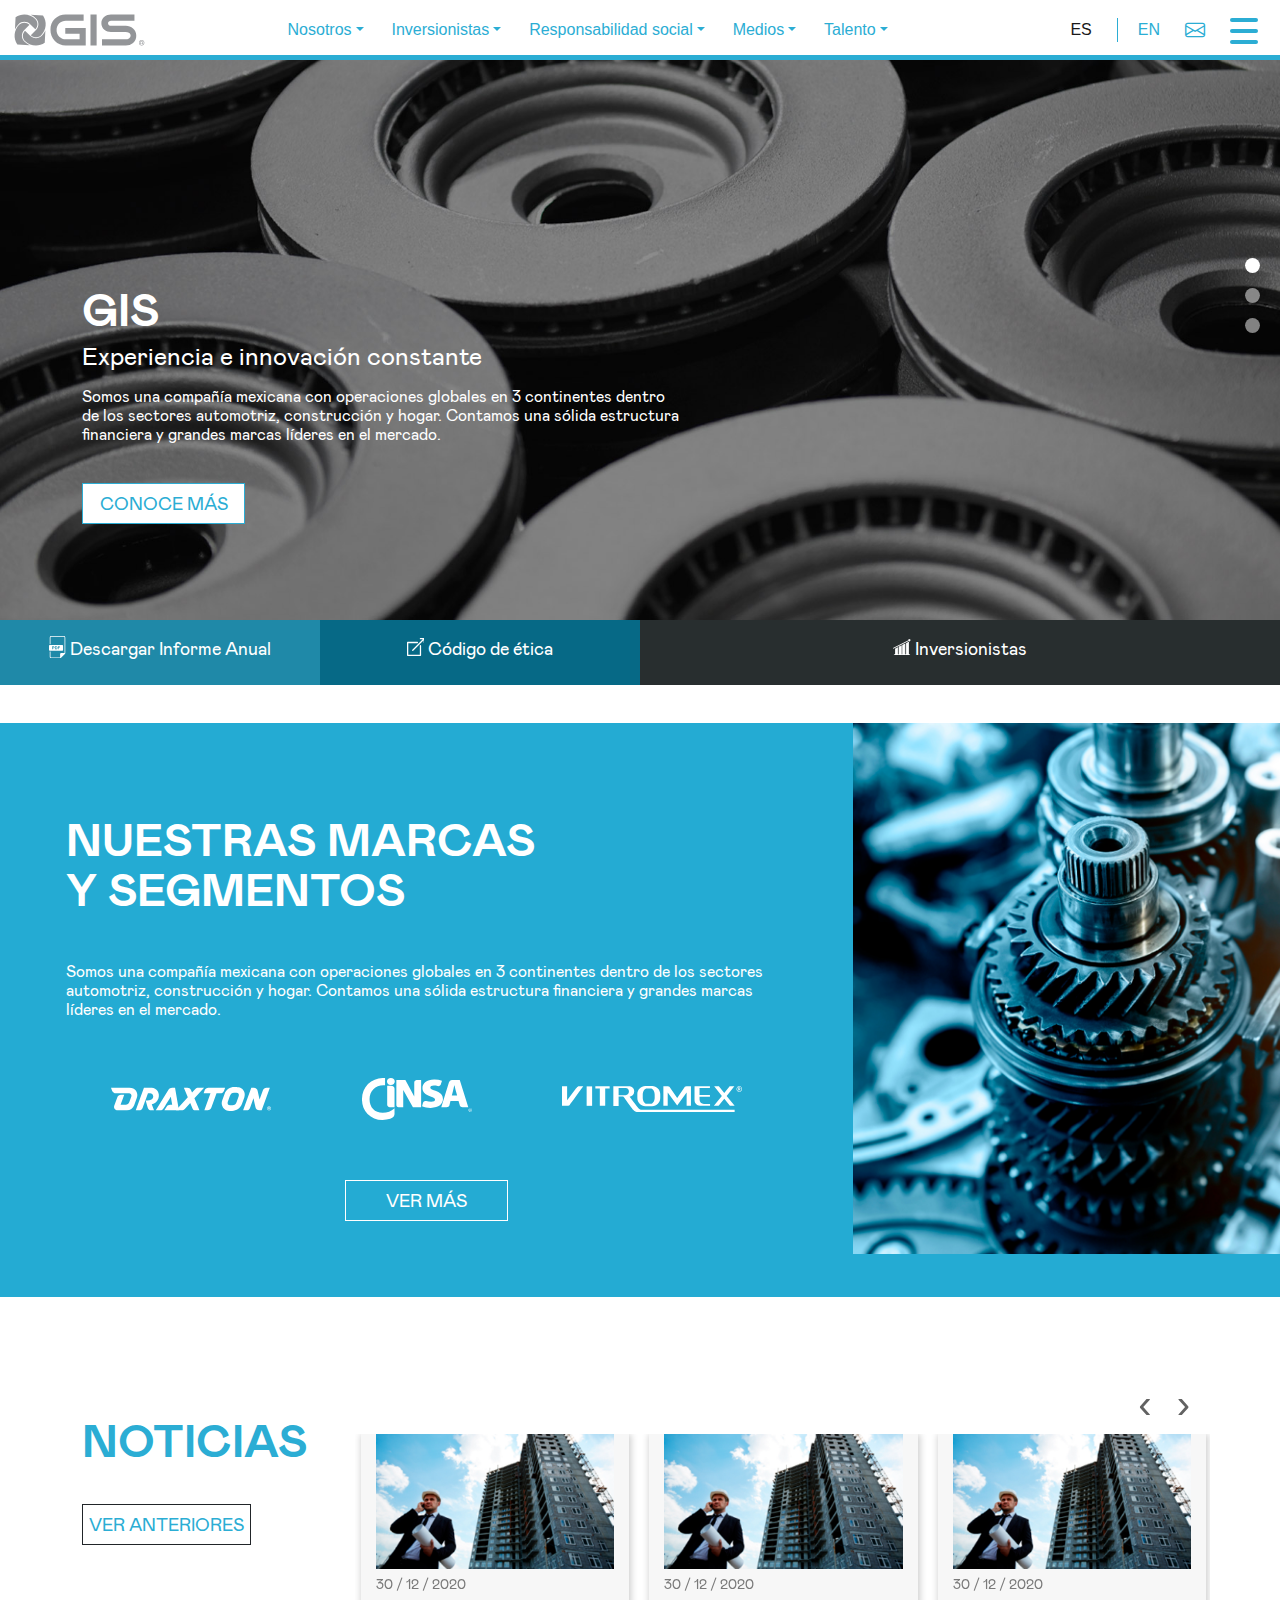
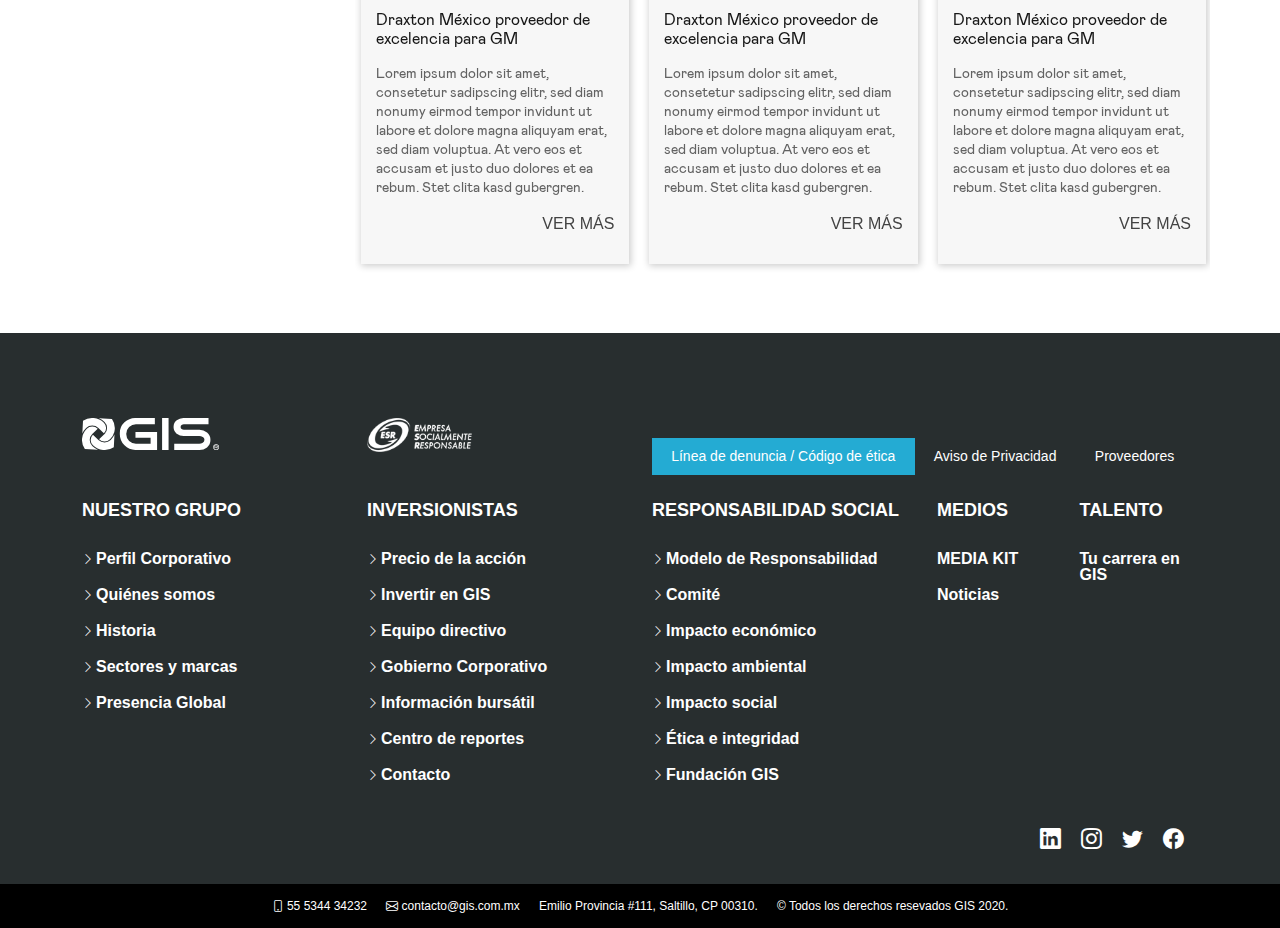
==== commit db07c288: "Ajustes menu" ====
--- a/index.html
+++ b/index.html
@@ -1,174 +1,101 @@
 <!DOCTYPE html>
-<html lang="en">
-
+<html lang="es">
 <head>
   <meta charset="utf-8">
   <meta content="width=device-width, initial-scale=1.0" name="viewport">
-
   <title>GIS</title>
   <meta content="" name="description">
   <meta content="" name="keywords">
-
-  <!-- Favicons -->
   <link href="img/favicon.ico" rel="icon">
   <link href="img/favicon-16x16.png" rel="apple-touch-icon">
-
-
-
-  <!--  CSS Files -->
   <link href="https://cdn.jsdelivr.net/npm/bootstrap@5.1.3/dist/css/bootstrap.min.css" rel="stylesheet">
-
-  <!-- <link href="bootstrap/css/bootstrap.min.css" rel="stylesheet" > -->
   <link rel="stylesheet" href="bootstrap/mdb.css">
-  
   <link href="bootstrap/bootstrap-icons/bootstrap-icons.css" rel="stylesheet">
   <link href="js/aos/aos.css" rel="stylesheet">
   <link href="js/swiper/swiper-bundle.min.css" rel="stylesheet">
-
-<!-- Font Awesome CSS -->
-<link rel='stylesheet' href='https://cdnjs.cloudflare.com/ajax/libs/font-awesome/5.11.2/css/all.min.css'>
-
-<link rel="stylesheet" href="https://cdnjs.cloudflare.com/ajax/libs/OwlCarousel2/2.3.4/assets/owl.carousel.min.css"
-    integrity="sha512-tS3S5qG0BlhnQROyJXvNjeEM4UpMXHrQfTGmbQ1gKmelCxlSEBUaxhRBj/EFTzpbP4RVSrpEikbmdJobCvhE3g=="
-    crossorigin="anonymous" />
-<link rel="stylesheet" href="https://cdnjs.cloudflare.com/ajax/libs/OwlCarousel2/2.3.4/assets/owl.theme.default.min.css"
-    integrity="sha512-sMXtMNL1zRzolHYKEujM2AqCLUR9F2C4/05cdbxjjLSRvMQIciEPCQZo++nk7go3BtSuK9kfa/s+a4f4i5pLkw=="
-    crossorigin="anonymous" />
-  <!-- Main CSS File -->
+  <link rel='stylesheet' href='https://cdnjs.cloudflare.com/ajax/libs/font-awesome/5.11.2/css/all.min.css' />
+  <link rel="stylesheet" href="https://cdnjs.cloudflare.com/ajax/libs/OwlCarousel2/2.3.4/assets/owl.carousel.min.css" />
   <link href="css/style.css" rel="stylesheet">
-
-
 </head>
-
 <body>
-
- 
   <!-- ======= Header ======= -->
-
-    <nav  id="navprin1" class="navbar navbar-light custom-navbar fixed-top" data-scrollto-offset="0">
+  <nav  id="navprin1" class="navbar navbar-light custom-navbar fixed-top" data-scrollto-offset="0">
     <div class="container-fluid">
-      
       <div class="col-4 col-sm-3 col-md-2">
-        <a  href="index.html" class="imglogogis logo d-flex align-items-center scrollto me-auto me-lg-0">
-          <!-- Uncomment the line below if you also wish to use an image logo -->
-           <img src="img/GIS-logotipo.svg" alt="GIS" class="imglogogis" >
-        
-        </a>
+        <a  href="index.html" class="imglogogis logo d-flex align-items-center scrollto me-auto me-lg-0"><img src="img/GIS-logotipo.svg" alt="GIS" class="imglogogis"></a>
       </div>
       
-        <div class="col-2 col-sm-6 col-md-7 col-lg-6">
+        <div class="col-2 col-sm-3 col-md-7 col-lg-6">
           <ul id="menu__top" class="navbar-nav">
-      
             <li id="navitem01" class="nav-item dropdown">
-              <a class=" dropdown-toggle" href="#"  role="button" data-bs-toggle="collapse"
-              data-bs-target="#contsubmenu1">
-                Nosotros
-              </a>
-             
-            </li>
+              <a class=" dropdown-toggle" href="#"  role="button" data-bs-toggle="collapse" data-bs-target="#contsubmenu1">Nosotros</a></li>
             <li id="navitem02" class="nav-item dropdown">
-              <a class=" dropdown-toggle" href="#"  role="button" data-bs-toggle="collapse"
-              data-bs-target="#contsubmenu2">
-                Inversionistas
-              </a>
-             
+              <a class=" dropdown-toggle" href="#"  role="button" data-bs-toggle="collapse"data-bs-target="#contsubmenu2">Inversionistas</a>
             </li>
             <li id="navitem03" class="nav-item dropdown">
-              <a class=" dropdown-toggle" href="#"  role="button" data-bs-toggle="collapse"
-              data-bs-target="#contsubmenu3">
-                Responsabilidad social
-              </a>
-             
+              <a class=" dropdown-toggle" href="#"  role="button" data-bs-toggle="collapse" data-bs-target="#contsubmenu3">Responsabilidad social</a>
             </li>
             <li class="nav-item dropdown">
-              <a class=" dropdown-toggle" href="#"  role="button" data-bs-toggle="collapse"
-              data-bs-target="#contsubmenu4">
-                Medios
-              </a>
-             
+              <a class=" dropdown-toggle" href="#"  role="button" data-bs-toggle="collapse"data-bs-target="#contsubmenu4">Medios</a>
             </li>
             <li class="nav-item">
-              <a class=" dropdown-toggle" href="#"  role="button" data-bs-toggle="collapse"
-                data-bs-target="#contsubmenu5">
-                Talento
-              </a>
-             
+              <a class=" dropdown-toggle" href="#"  role="button" data-bs-toggle="collapse" data-bs-target="#contsubmenu5">Talento</a>
             </li>
-      
           </ul>
-      
-        </div>
-        <div class="col-6 col-md-3" id="contmenu2">
+        </div>
+
+        <div class="col-6 col-md-3 col-sm-3" id="contmenu2">
           <a class="btnchanlan activemenu" href="index.html">ES</a>
-          
           <a class="btnchanlan" href="index.html">EN</a>
           <a class="btncontac" href="index.html"><i class="bi bi-envelope "></i></a>
-      
-          <a href="#" class="burger"  data-bs-toggle="collapse" data-bs-target="#navbarSupportedContent1">
-            <span></span>
-          </a>
-          
-      
+          <a href="#" class="burger"  data-bs-toggle="collapse" data-bs-target="#navbarSupportedContent1"><span></span></a>
         </div>
 
         <div class="dropmenusblck dropdown-menu collapse  navbar-collapse custom-navmenu" id="contsubmenu1" >
           <!-- Links -->
               <div class="mega-menuin v-1 z-depth-1 py-5 px-5" aria-labelledby="navbarDropdownMenuLink1">
-      
-
                 <div class="container">
                   <div class="col-12 col-lg-12">
-                  
                       <ul class="mega-dropdown-menu">
                         <li><a class="dropdown-item" href="nosotros.html#section__perfil">Perfil corporativo</a></li>
                         <li><a class="dropdown-item" href="nosotros.html#head__nosotros">Quiénes somos</a></li>
                         <li><a class="dropdown-item" href="nosotros.html#section__historia">Historia</a></li>
                         <li><a class="dropdown-item" href="nosotros.html#section__sectores">Sectores y marcas</a></li>
                         <li><a class="dropdown-item" href="nosotros.html#section__presencia">Presencia Global</a></li>
+                        <!--
                         <li><a class="dropdown-item" href="nosotros.html#section__reconocimiento">Reconocimientos</a></li>
                         <li><a class="dropdown-item" href="nosotros.html#section__camaras">Cámaras y asociaciones</a></li>
+                        -->
                       </ul>
                   </div>
                 </div>
-      
-                   
-      
               </div>
         </div>
 
         <div class="dropmenusblck dropdown-menu collapse  navbar-collapse custom-navmenu" id="contsubmenu2" >
           <!-- Links -->
               <div class="mega-menuin v-1 z-depth-1 py-5 px-5" aria-labelledby="navbarDropdownMenuLink1">
-      
-
                 <div class="container">
                   <div class="col-12 col-lg-12">
-                  
                     <ul>
-                      <li><a class="dropdown-item" href="inversionistas.html">Precio de la acción</a></li>
-                      <li><a class="dropdown-item" href="inversionistas.html">Invertir en GIS</a></li>
-                      <li><a class="dropdown-item" href="inversionistas.html">Equipo directivo</a></li>
-                      <li><a class="dropdown-item" href="inversionistas.html">Gobierno Corporativo</a></li>
+                      <li><a class="dropdown-item" href="inversionistas.html#header__inversionistas">Precio de la acción</a></li>
+                      <li><a class="dropdown-item" href="inversionistas.html#section__invertir">Invertir en GIS</a></li>
+                      <li><a class="dropdown-item" href="inversionistas.html#">Equipo directivo</a></li>
+                      <li><a class="dropdown-item" href="inversionistas.html#bg__gobierno">Gobierno Corporativo</a></li>
                       <li><a class="dropdown-item" href="inversionistas.html#section__bursatil">Información bursátil</a></li>
-                      <li><a class="dropdown-item" href="inversionistas.html">Centro de reportes</a></li>
-                      <li><a class="dropdown-item" href="inversionistas.html">Contacto</a></li>
+                      <li><a class="dropdown-item" href="inversionistas.html#bg__reportes">Centro de reportes</a></li>
+                      <li><a class="dropdown-item" href="inversionistas.html#bg__contact">Contacto</a></li>
                     </ul>
                   </div>
                 </div>
-      
-                   
-      
               </div>
         </div>
 
         <div class="dropmenusblck dropdown-menu collapse  navbar-collapse custom-navmenu" id="contsubmenu3" >
           <!-- Links -->
               <div class="mega-menuin v-1 z-depth-1 py-5 px-5" aria-labelledby="navbarDropdownMenuLink1">
-      
-
                 <div class="container">
                   <div class="col-12 col-lg-12">
-                  
                     <ul>
                       <li><a class="dropdown-item" href="#">Modelo de Responsabilidad</a></li>
                       <li><a class="dropdown-item" href="#">Comité</a></li>
@@ -180,9 +107,6 @@
                     </ul>
                   </div>
                 </div>
-      
-                   
-      
               </div>
         </div>
 
@@ -191,80 +115,62 @@
           <div class="container-fluid"> 
             <div class="row" >
 
-              <div id="tabmenucont" class="col-lg-4 col-md-4 col-5">
-               
+              <div class="col-md-4 col-5" id="tabmenucont">
                   <div class="nav nav-pills" id="v-pills-tab" role="tablist">
                     <a class="nav-link active" id="v-nosotros-tab" data-bs-toggle="pill" data-bs-target="#v-nosotros"  role="tab" aria-controls="v-nosotros" aria-selected="true">Nosotros</a>
-
                     <a class="nav-link" id="v-inversionistas-tab" data-bs-toggle="pill" data-bs-target="#v-inversionistas"  role="tab" aria-controls="v-inversionistas" aria-selected="false">Inversionistas</a>
-
                     <a class="nav-link" id="v-sustentabilidad-tab" data-bs-toggle="pill" data-bs-target="#v-sustentabilidad"  role="tab" aria-controls="v-sustentabilidad" aria-selected="false">Responsabilidad Social</a>
-
                     <a class="nav-link" >Medios</a>
-
                     <a class="nav-link" >Talento</a>
-
                     <a class="nav-link" >Contacto</a>
-
-                  </div>
-                  
+                  </div>
                   <div class="social-links order-first order-lg-last mb-3 mb-lg-0">
-                   
                     <a href="#" class="instagram"><i class="bi bi-instagram"></i></a>
-                    
                     <a href="#" class="linkedin"><i class="bi bi-linkedin"></i></a>
-
                     <a href="#" class="twitter"><i class="bi bi-twitter"></i></a>
-              
                     <a href="#" class="facebook"><i class="bi bi-facebook"></i></a>
-
-                    
-                  </div>
-
+                  </div>
               </div>
 
               <div class="col-md-8 col-7">
-
                 <div class="tab-content" id="v-pills-tabContent">
                   <div class="tab-pane fade show active" id="v-nosotros" role="tabpanel" aria-labelledby="v-nosotros-tab">
                     <div class="container">
                       <div class="row px-0">
                       <div class="col-12 col-lg-4">
-                      
                           <ul class="mega-dropdown-menu">
-                            <li><a class="dropdown-item" href="nosotros.html">Perfil corporativo</a></li>
-                            <li><a class="dropdown-item" href="nosotros.html">Quiénes somos</a></li>
-                            <li><a class="dropdown-item" href="nosotros.html">Historia</a></li>
-                            <li><a class="dropdown-item" href="nosotros.html">Sectores y marcas</a></li>
-                            <li><a class="dropdown-item" href="nosotros.html">Presencia Global</a></li>
+                            <li><a class="dropdown-item" href="nosotros.html#section__perfil">Perfil corporativo</a></li>
+                            <li><a class="dropdown-item" href="nosotros.html#head__nosotros">Quiénes somos</a></li>
+                            <li><a class="dropdown-item" href="nosotros.html#section__historia">Historia</a></li>
+                            <li><a class="dropdown-item" href="nosotros.html#section__sectores">Sectores y marcas</a></li>
+                            <li><a class="dropdown-item" href="nosotros.html#section__presencia">Presencia Global</a></li>
+                            <!--
                             <li><a class="dropdown-item" href="nosotros.html">Reconocimientos</a></li>
                             <li><a class="dropdown-item" href="nosotros.html">Cámaras y asociaciones</a></li>
+                            -->
                           </ul>
                       </div>
                       <div class="col-12 col-lg-8 continfosubmenu">
                         <img src="img/home/imglineaproduccion.jpg" alt="" class="img-fluid">
-                   
                         <p class="mt-4">
                           Somos una empresa con presencia en México, Europa y Asia, estamos orientados a la generación de soluciones de diseño, confort  y seguridad para nuestros consumidores en el mundo.
                         </p>
                     </div>
                     </div>
                     </div>
-
                   </div>
                   <div class="tab-pane fade" id="v-inversionistas" role="tabpanel" aria-labelledby="v-inversionistas-tab">
                     <div class="container">
                       <div class="row px-0">
                         <div class="col-12 col-lg-4">
-                        
                           <ul>
-                            <li><a class="dropdown-item" href="inversionistas.html">Precio de la acción</a></li>
-                            <li><a class="dropdown-item" href="inversionistas.html">Invertir en GIS</a></li>
-                            <li><a class="dropdown-item" href="inversionistas.html">Equipo directivo</a></li>
-                            <li><a class="dropdown-item" href="inversionistas.html">Gobierno Corporativo</a></li>
-                            <li><a class="dropdown-item" href="inversionistas.html">Información bursátil</a></li>
-                            <li><a class="dropdown-item" href="inversionistas.html">Centro de reportes</a></li>
-                            <li><a class="dropdown-item" href="inversionistas.html">Contacto</a></li>
+                            <li><a class="dropdown-item" href="inversionistas.html#header__inversionistas">Precio de la acción</a></li>
+                            <li><a class="dropdown-item" href="inversionistas.html#section__invertir">Invertir en GIS</a></li>
+                            <li><a class="dropdown-item" href="inversionistas.html#">Equipo directivo</a></li>
+                            <li><a class="dropdown-item" href="inversionistas.html#bg__gobierno">Gobierno Corporativo</a></li>
+                            <li><a class="dropdown-item" href="inversionistas.html#section__bursatil">Información bursátil</a></li>
+                            <li><a class="dropdown-item" href="inversionistas.html#bg__reportes">Centro de reportes</a></li>
+                            <li><a class="dropdown-item" href="inversionistas.html#bg__contact">Contacto</a></li>
                           </ul>
                         </div>
                         <div class="col-12 col-lg-8 continfosubmenu">
@@ -272,16 +178,14 @@
                           <p class="mt-4">
                             Somos una empresa con presencia en México, Europa y Asia, estamos orientados a la generación de soluciones de diseño, confort  y seguridad para nuestros consumidores en el mundo.
                           </p>
-                                            </div>
+                        </div>
                       </div>
                     </div>
                   </div>
                   <div class="tab-pane fade" id="v-sustentabilidad" role="tabpanel" aria-labelledby="v-sustentabilidad-tab">
-
                     <div class="container">
                       <div class="row px-0">
                         <div class="col-12 col-lg-4">
-                        
                           <ul>
                             <li><a class="dropdown-item" href="#">Modelo de Responsabilidad</a></li>
                             <li><a class="dropdown-item" href="#">Comité</a></li>
@@ -297,29 +201,21 @@
                           <p class="mt-4">
                             Somos una empresa con presencia en México, Europa y Asia, estamos orientados a la generación de soluciones de diseño, confort  y seguridad para nuestros consumidores en el mundo.
                           </p>
-                                            </div>
+                        </div>
                       </div>
 
                     </div>
 
                   </div>
-                  <div class="tab-pane fade" id="v-pills-settings" role="tabpanel" aria-labelledby="v-pills-settings-tab">
-                    4
-                    
-                  </div>
-                </div>
-
-
-              </div>
-
-            </div>
-
-          </div>
-         
-        </div>
-    </div>
-  
-    </nav>
+                  <div class="tab-pane fade" id="v-pills-settings" role="tabpanel" aria-labelledby="v-pills-settings-tab">4</div>
+                </div>
+              </div>
+
+            </div>
+          </div>
+        </div>
+    </div>
+  </nav>
     
 
   <main id="main">
@@ -382,10 +278,10 @@
   </div>
 <div class="container-fluid">
   <div class="row">
-    <div class="col-lg-3 col-md-4 p-0">
+    <div class="col-lg-3 col-md-4 col-sm-6 p-0">
       <a class="btn_homend" href="/"><svg xmlns="http://www.w3.org/2000/svg" width="16.305" height="22.234" viewBox="0 0 16.305 22.234"><g id="Grupo_4378" data-name="Grupo 4378" transform="translate(0)"> <path id="Trazado_8348" data-name="Trazado 8348" d="M197.109,109.782h-12.6a1.484,1.484,0,0,0-1.482,1.482v6.67h.741v-6.67a.742.742,0,0,1,.741-.741h12.6a.742.742,0,0,1,.741.741v15.474a.758.758,0,0,1-.006.09h-3.329a1.113,1.113,0,0,0-1.112,1.112v3.329a.745.745,0,0,1-.09.006h-8.8a.742.742,0,0,1-.741-.741v-5.188h-.741v5.188a1.484,1.484,0,0,0,1.482,1.482h8.8a1.473,1.473,0,0,0,1.048-.434l3.8-3.8a1.473,1.473,0,0,0,.434-1.048V111.264A1.484,1.484,0,0,0,197.109,109.782Z" transform="translate(-182.287 -109.782)" fill="#fff"/> <path id="Trazado_8349" data-name="Trazado 8349" d="M246.844,228.939a.618.618,0,0,0,.154-.282,1.9,1.9,0,0,0,.06-.534,1.743,1.743,0,0,0-.06-.519.668.668,0,0,0-.167-.283.56.56,0,0,0-.273-.137,2.675,2.675,0,0,0-.484-.028h-.265v1.933h.44a1.6,1.6,0,0,0,.356-.028A.544.544,0,0,0,246.844,228.939Z" transform="translate(-239.253 -216.281)" fill="#fff"/><path id="Trazado_8350" data-name="Trazado 8350" d="M217.046,227.938a.387.387,0,0,0,.184-.143.392.392,0,0,0,.067-.227.377.377,0,0,0-.093-.263.407.407,0,0,0-.237-.13,2.827,2.827,0,0,0-.424-.02h-.285v.828h.322A1.525,1.525,0,0,0,217.046,227.938Z" transform="translate(-212.438 -216.281)" fill="#fff"/><path id="Trazado_8351" data-name="Trazado 8351" d="M188.368,211.711a.742.742,0,0,0,.741-.741v-4.447a.742.742,0,0,0-.741-.741h-12.6a.742.742,0,0,0-.741.741v4.447a.742.742,0,0,0,.741.741Zm-4.4-4.441h2v.494h-1.411v.691h1.218v.494h-1.218v1.24h-.589Zm-2.97,0h1.077a2.1,2.1,0,0,1,.555.056.975.975,0,0,1,.44.269,1.275,1.275,0,0,1,.279.472,2.154,2.154,0,0,1,.1.69,1.916,1.916,0,0,1-.09.621,1.286,1.286,0,0,1-.312.515,1.036,1.036,0,0,1-.414.233,1.781,1.781,0,0,1-.521.062H181Zm-2.737,0h.945a3.429,3.429,0,0,1,.7.044.765.765,0,0,1,.42.286.906.906,0,0,1,.169.568.952.952,0,0,1-.1.452.8.8,0,0,1-.248.287.852.852,0,0,1-.306.138,3.365,3.365,0,0,1-.611.042h-.384v1.1h-.589Z" transform="translate(-175.028 -196.889)" fill="#fff"/></g></svg> <span>Descargar Informe Anual</span></a>
     </div>
-    <div class="col-lg-3 col-md-4 p-0">
+    <div class="col-lg-3 col-md-4 col-sm-6 p-0">
       <a class="btn_homend bg__extra" href="/"><svg xmlns="http://www.w3.org/2000/svg" width="17.972" height="17.964" viewBox="0 0 17.972 17.964"><path id="Trazado_9114" data-name="Trazado 9114" d="M13.486.014h-.009a.642.642,0,1,0,0,1.283h2.31L5.334,11.75a.642.642,0,1,0,.907.908L16.694,2.205V4.515a.642.642,0,1,0,1.283,0V4.5h0V.76a.6.6,0,0,0,.008-.1.641.641,0,0,0-.642-.642H13.486ZM.655,3.863A.642.642,0,0,0,.013,4.5h0V17.336a.642.642,0,0,0,.642.642H13.486a.641.641,0,0,0,.642-.642h0V7.646a.642.642,0,0,0-1.283,0v.01h0v9.039H1.3V5.146h9.087a.642.642,0,1,0,0-1.283H.655Z" transform="translate(-0.013 -0.014)" fill="#fff"/></svg> <span>Código de ética</span></a>
     </div>
  
@@ -538,39 +434,41 @@
           </div>
         </div>
         <div class="row">
-          <div class="col-md-3 col-6">
+          <div class="col-md-3 col-sm-4 col-6">
             <div class="footer-info">
               <h4>NUESTRO GRUPO</h4>
             </div>
             <div class="footer-links">
               <ul>
-                <li><i class="bi bi-chevron-right"></i> <a href="#">Perfil Corporativo</a></li>
-                <li><i class="bi bi-chevron-right"></i> <a href="#">Quiénes somos</a></li>
-                <li><i class="bi bi-chevron-right"></i> <a href="#">Historia</a></li>
-                <li><i class="bi bi-chevron-right"></i> <a href="#">Sectores y marcas</a></li>
-                <li><i class="bi bi-chevron-right"></i> <a href="#">Presencia Global</a></li>
+                <li><i class="bi bi-chevron-right"></i> <a href="nosotros.html#section__perfil">Perfil Corporativo</a></li>
+                <li><i class="bi bi-chevron-right"></i> <a href="nosotros.html#head__nosotros">Quiénes somos</a></li>
+                <li><i class="bi bi-chevron-right"></i> <a href="nosotros.html#section__historia">Historia</a></li>
+                <li><i class="bi bi-chevron-right"></i> <a href="nosotros.html#section__sectores">Sectores y marcas</a></li>
+                <li><i class="bi bi-chevron-right"></i> <a href="nosotros.html#section__presencia">Presencia Global</a></li>
+                <!--
                 <li><i class="bi bi-chevron-right"></i> <a href="#">Reconocimientos</a></li>
                 <li><i class="bi bi-chevron-right"></i> <a href="#">Cámaras y asociaciones</a></li>
+                -->
               </ul>
             </div>
           </div>
-          <div class="col-md-3 col-6">
+          <div class="col-md-3 col-sm-4 col-6">
             <div class="footer-info">
               <h4>INVERSIONISTAS</h4>
             </div>
             <div class="footer-links">
               <ul>
-                <li><i class="bi bi-chevron-right"></i> <a href="#">Precio de la acción</a></li>
-                <li><i class="bi bi-chevron-right"></i> <a href="#">Invertir en GIS</a></li>
-                <li><i class="bi bi-chevron-right"></i> <a href="#">Equipo directivo</a></li>
-                <li><i class="bi bi-chevron-right"></i> <a href="#">Gobierno Corporativo</a></li>
-                <li><i class="bi bi-chevron-right"></i> <a href="#">Información bursátil</a></li>
-                <li><i class="bi bi-chevron-right"></i> <a href="#">Centro de reportes </a></li>
-                <li><i class="bi bi-chevron-right"></i> <a href="#">Contacto</a></li>
+                <li><i class="bi bi-chevron-right"></i> <a href="inversionistas.html#header__inversionistas">Precio de la acción</a></li>
+                <li><i class="bi bi-chevron-right"></i> <a href="inversionistas.html#section__invertir">Invertir en GIS</a></li>
+                <li><i class="bi bi-chevron-right"></i> <a href="inversionistas.html#">Equipo directivo</a></li>
+                <li><i class="bi bi-chevron-right"></i> <a href="inversionistas.html#bg__gobierno">Gobierno Corporativo</a></li>
+                <li><i class="bi bi-chevron-right"></i> <a href="inversionistas.html#section__bursatil">Información bursátil</a></li>
+                <li><i class="bi bi-chevron-right"></i> <a href="inversionistas.html#bg__reportes">Centro de reportes </a></li>
+                <li><i class="bi bi-chevron-right"></i> <a href="inversionistas.html#bg__contact">Contacto</a></li>
               </ul>
             </div>
           </div>
-          <div class="col-md-3">
+          <div class="col-md-3 col-sm-4">
             <div class="footer-info">
               <h4>RESPONSABILIDAD SOCIAL</h4>
             </div>
@@ -692,9 +590,7 @@
 
  
 
-</script>
-
-<script type="text/javascript">
+
   $(document).ready(function () {
       $(".owl-carousel337").owlCarousel();
   });
--- a/css/style.css
+++ b/css/style.css
@@ -34,6 +34,13 @@
   font-style: normal;
   font-weight: normal;
 }
+
+/**
+ * Owl Carousel v2.3.4
+ * Copyright 2013-2018 David Deutsch
+ * Licensed under: SEE LICENSE IN https://github.com/OwlCarousel2/OwlCarousel2/blob/master/LICENSE
+ */
+.owl-theme .owl-dots,.owl-theme .owl-nav{text-align:center;-webkit-tap-highlight-color:transparent}.owl-theme .owl-nav{margin-top:10px}.owl-theme .owl-nav [class*=owl-]{color:#FFF;font-size:14px;margin:5px;padding:4px 7px;background:#D6D6D6;display:inline-block;cursor:pointer;border-radius:3px}.owl-theme .owl-nav [class*=owl-]:hover{background:#869791;color:#FFF;text-decoration:none}.owl-theme .owl-nav .disabled{opacity:.5;cursor:default}.owl-theme .owl-nav.disabled+.owl-dots{margin-top:10px}.owl-theme .owl-dots .owl-dot{display:inline-block;zoom:1}.owl-theme .owl-dots .owl-dot span{width:10px;height:10px;margin:5px 7px;background:#D6D6D6;display:block;-webkit-backface-visibility:visible;transition:opacity .2s ease;border-radius:30px}.owl-theme .owl-dots .owl-dot.active span,.owl-theme .owl-dots .owl-dot:hover span{background:#869791}
 
 body {
   
@@ -1048,6 +1055,7 @@
 .padding__base{padding-top: 50px;padding-bottom: 50px;}
 .padding__large{padding-top: 120px;padding-bottom: 120px;}
 .margin__bottom{margin-bottom: 30px;}
+.img__responsive{max-width: 100%;}
 
 .text__large{font-size: 1.375rem;line-height: 1;}
 .font__20{font-size: 1.25rem;}
@@ -1063,7 +1071,8 @@
 }
 .box__line{border: 1px solid #fff;}
 
-.img__about{position: absolute;}
+.img__about{position: absolute;z-index: -1;}
+z
 .box__card{z-index: 3;position: relative;}
 .margin__top{margin-top: -250px;}
 .box__map{min-height: 260px;}
@@ -1079,11 +1088,15 @@
   margin-bottom: 15px;
   display: block;
   margin-top: 15px;
+  padding: 15px;
+  z-index: 3;
+
 }
 .box__sectores img{max-width: 100%;}
-.box__sectores:hover{opacity: .6;}
+.box__sectores img:hover{opacity: .6;}
 .box__sectores h4{
   font-weight: bold;
+text-align: left;
   color: #5C5C5C;
   text-transform: uppercase;
     border-bottom: 8px solid #24ABD3;
@@ -1350,6 +1363,18 @@
     padding: 20px;
     width: 80%;
     margin: auto;
+    height: 420px;
+    overflow: hidden;
+     overflow-y:scroll;
+    cursor: url('https://doc-0o-08-docs.googleusercontent.com/docs/securesc/ha0ro937gcuc7l7deffksulhg5h7mbp1/2kta284ijggcdtcl4bqntfl7e078ji8m/1400594400000/17389077485591490818/*/0B4zY3wGFGrcfSG9xNVZIbm9RV0E?h=16653014193614665626&e=download'),pointer;
+}
+.scrollable{
+    padding:1em;
+    background:white;
+    position:relative;
+    display:block;
+    width:80%;
+    margin:50px auto;
 }
 ul.list__years .active{color: #4AD6FF;}
 ul.list__years li a{font-size: 1.875rem;color: #969696;padding: 5px 0;display: block;}
@@ -1467,6 +1492,7 @@
   color: #686868;
   display: block;
 }
+ul.list__gobierno li a:hover{color: #24ABD3}
 #bg__analistas{
   background-image: url('../img/inversionistas/bg-analistas.jpg');
   background-size: cover;
@@ -1666,7 +1692,10 @@
   background: var(--color-primary);
   text-decoration: none;
 }
-.section__flotante{position: relative;}
+.section__flotante{
+  position: relative;
+
+}
 .section__flotante p{color: #626262;}
 .logo__flotante{margin-top: 60px;margin-bottom: 30px;}
 .box__flotante{
@@ -1675,10 +1704,54 @@
   background: #fff;
   height: auto;
   z-index: 300;
+  transition: transform 2s;
+  
+}
+.img__modal{width: 100%;}
+.box__flotante:hover{
+transform: scale(1);
 }
 #close{position: absolute;right: 30px;}
 .title__flotante{width: 230px;border-bottom: 8px solid #24ABD3;font-size: 1.438rem;margin-bottom: 40px;font-weight: bold;}
 #main{margin-top: 60px;}
+
+.gridder{margin:0px;padding:0px;list-style-type:none}.gridder-list{display:inline-block;vertical-align:top}.gridder-show{display:block;float:left;width:100%;position:relative;background:#EEE url("../images/loading-spin.svg") no-repeat center}.gridder-show.loading{background:#EEE url("../images/loading-spin.svg") no-repeat center}.gridder-content{display:none}.gridder-list{width:49.5%}.gridder-list:nth-child(n){margin-bottom:1%;margin-right:1%}.gridder-list:nth-of-type(2n){margin-right:0;margin-bottom:0}.gridder-show{padding:20px;background:#ededed;margin-bottom:1%}.gridder-navigation .gridder-nav.disabled{opacity:.5}.gridder-list{cursor:pointer}.gridder-list:hover{opacity:0.8}.hasSelectedItem .gridder-list{opacity:.5}.hasSelectedItem .gridder-list.selectedItem{opacity:1}@media screen and (min-width: 700px){.gridder-list{width:31.8333333333%}.gridder-list:nth-child(n){margin-bottom:1%;margin-right:1%}.gridder-list:nth-of-type(6n){margin-right:0;margin-bottom:0}}
+.gridder-close{
+  position: absolute;
+    right: 30px;
+    color: #373737;
+}
+
+#carousel__years .owl-nav{position: absolute;width: 100%;top: 0;}
+#carousel__years .owl-prev, #carousel__years .owl-next{
+  position: absolute;
+    font-size: 42px;
+    color: #fff;
+    background: #45aed5;
+    padding: 0 10px !important;
+    display: block;
+    height: 44px;
+    line-height: 10px;
+    border-radius: 0;
+}
+#carousel__years .owl-prev{left: 0;}
+#carousel__years .owl-next{right: 0;}
+
+
+@media screen and (max-width: 830px) {
+
+  .og-expander h3 { font-size: 32px; }
+  .og-expander p { font-size: 13px; }
+  .og-expander a { font-size: 12px; }
+
+}
+
+@media screen and (max-width: 650px) {
+
+  .og-fullimg { display: none; }
+  .og-details { float: none; width: 100%; }
+  
+}
 
 
 @media (min-width: 1200px){
@@ -1689,15 +1762,24 @@
 @media (max-width: 908px){
   .box__header__inversionistas{padding-top: 0;}
   .text__title{font-size: 2rem;}
-  ul.list__years li a{font-size: 1rem;padding: 15px 0;}
+  ul.list__years li a{font-size: 1rem;padding: 15px 0;background: #fff;border-radius: 3px;}
   .box__reporte{padding: 10px;}
   ul.list__contact{margin-top: 250px;}
+  .mapa__global{width: 100%;}
+  .margin__top{margin-top: -100px;}
+  .mapMexico{top: 200px;left: 100px;}
+  .mapEuropa{top: 140px;left: 400px;}
+  .map3{top: 200px;left: 640px;}
 }
 @media (max-width: 768px){
   .padding__large{padding-top: 60px;padding-bottom: 60px;}
   .img__about{position: relative;width: 100%;}
   .logo__svg svg, .logo__svg img{width: 100%;}
   .title__acordion, .text__title{font-size: 2rem;}
+  ul.list__reporte li a{font-size: .8rem;}
+  .box__reporte h3,
+  .comunicados__eventos h4,
+  ul.list__gobierno li a,
   .box__sectores h4{font-size: 1rem;}
   .mapa__global {width: 100%;}
   .margin__top{margin-top: -50px;}
@@ -1705,6 +1787,7 @@
   .mapEuropa{top: 8rem;left: 22rem;}
   .map3{top: 12rem;left: 36rem;}
   .box__header__inversionistas{padding-top: 0;}
+  #menu__top{display: none;}
   ul.list__years{padding: 20px 6px;}
   ul.list__years li a{padding: 10px;font-size: 1.2rem;}
   .comunicados__eventos{padding: 1rem 0;}
@@ -1713,6 +1796,11 @@
   #homesec1 #carouselExampleDark .carousel-item p{width: 100%;}
   #contmenu2 .btnchanlan{margin-right: 15px;}
   #contmenu2 .btnchanlan:nth-child(2){padding-left: 10px;margin-right: 10px;}
+  .padding__40{padding: 20px;}
+  ul.list__gobierno{margin: 0}
+  ul.list__reporte{padding-left: 10px;}
+  ul.nav__footer li a{padding: .5rem;}
+  ul.footer__legal{display: block;}
 
 }
 
@@ -1734,7 +1822,7 @@
   .box__reporte{min-height: 100%;}
   ul.list__gobierno{margin-left: 0;}
   h1, .h1{font-size: 32px;}
-  ul.list__years{width: 100%;padding: 0;}
+  ul.list__years{width: 100%;padding: 0;height: auto;}
   #homesec1 #carouselExampleDark .carousel-item{height: 400px;}
   #secmarcas #conthightxt{padding: 20px;}
   #secmarcas .contlogos{display: block;margin-top: 30px;margin-bottom: 30px;}
@@ -1776,7 +1864,7 @@
   .map3{top: 4rem;left: 80%;}
   ul.tabs img{width: 30px;height: 30px;}
   .set img,
-  .box__flotante .img__modal {display: none;}
+  .img__modal {display: none;}
   .logo__flotante{margin-top: 0;margin-bottom: 10px;}
   .box__flotante{position: fixed;top: 0;left: 0;}
   .title__flotante{margin-bottom: 20px;}
@@ -1784,6 +1872,12 @@
   .set > a i{margin-left: 0;}
   .accordion-container{margin: 0;}
   .set > a.active{background: #f0f0f0;border-color: #f0f0f0;color: #44abd3;}
+  .gridder-list{width: 31%;}
+  .box__sectores{padding: 0 5px;}
+  .box__sectores h4{font-size: 12px;font-weight: 400;text-align: center;border-bottom: 2px solid #24ABD3; padding-bottom: 5px;}
+  ul.list__years{background: transparent;height: 44px;margin-bottom: 30px;}
+  #bg__gobierno .box__white{margin-top: 60px;}
+  #bg__analistas img{margin-left: 10px;}
 
 }
 @media (max-width: 380px){
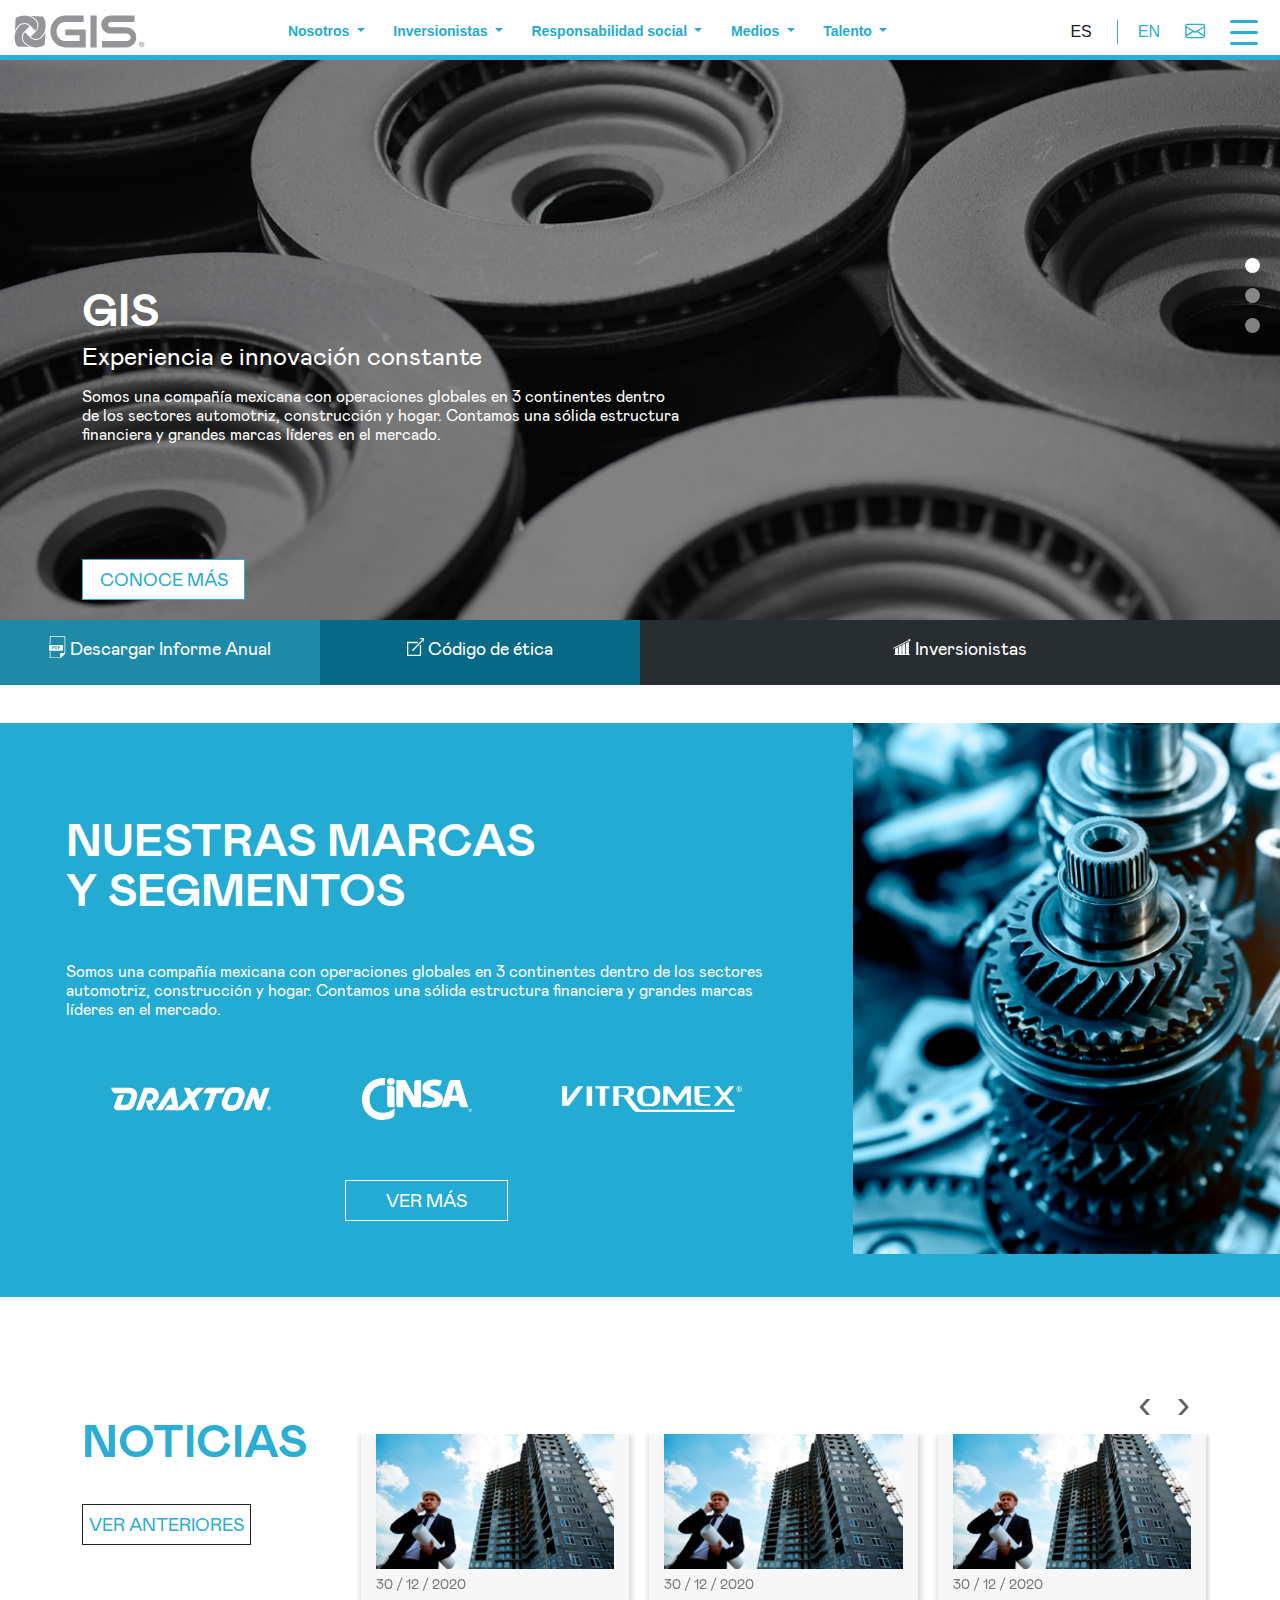
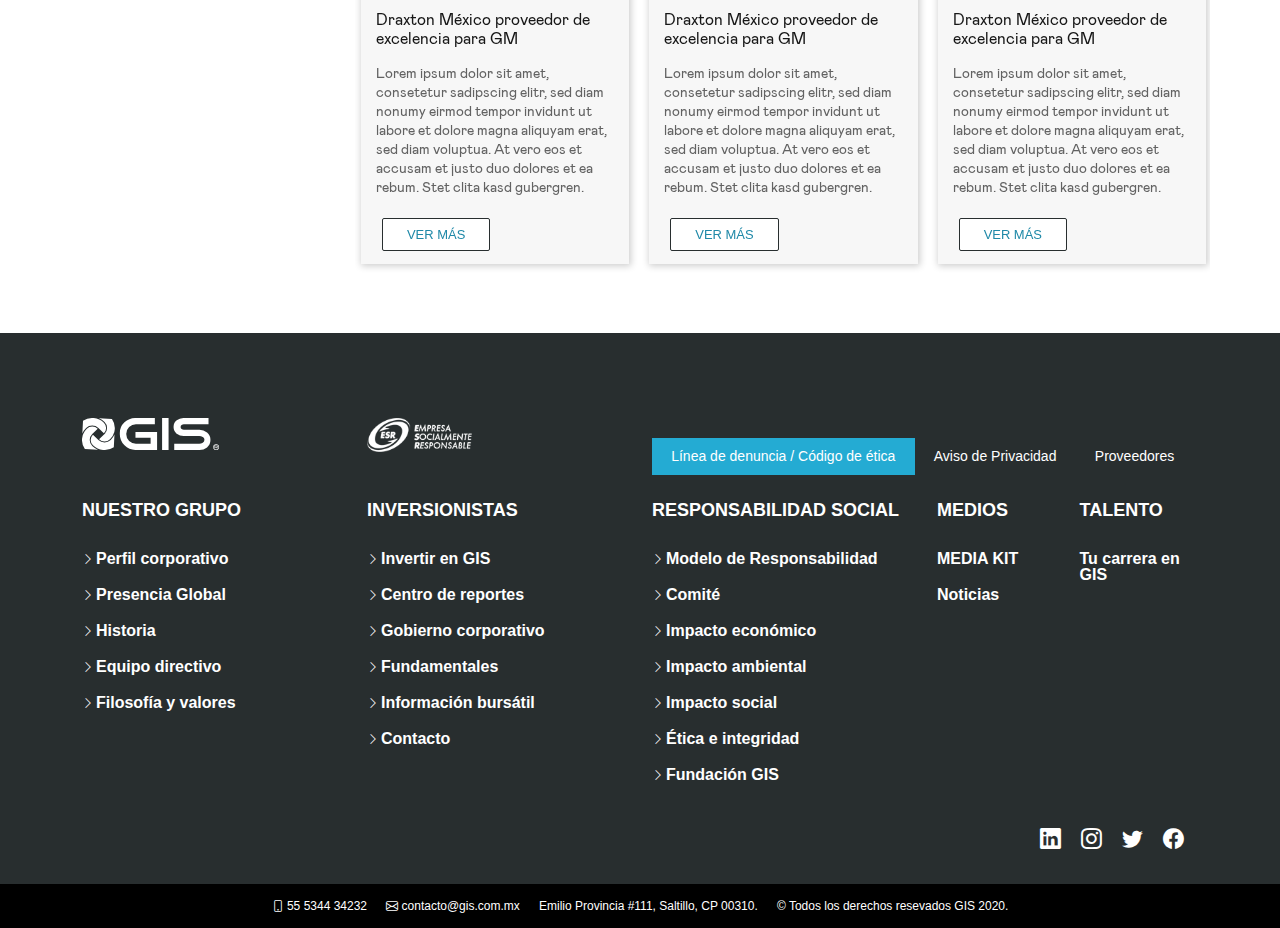
==== commit 75b7dcd5: "comites" ====
--- a/index.html
+++ b/index.html
@@ -26,20 +26,57 @@
       </div>
       
         <div class="col-2 col-sm-3 col-md-7 col-lg-6">
-          <ul id="menu__top" class="navbar-nav">
-            <li id="navitem01" class="nav-item dropdown">
-              <a class=" dropdown-toggle" href="#"  role="button" data-bs-toggle="collapse" data-bs-target="#contsubmenu1">Nosotros</a></li>
-            <li id="navitem02" class="nav-item dropdown">
-              <a class=" dropdown-toggle" href="#"  role="button" data-bs-toggle="collapse"data-bs-target="#contsubmenu2">Inversionistas</a>
-            </li>
-            <li id="navitem03" class="nav-item dropdown">
-              <a class=" dropdown-toggle" href="#"  role="button" data-bs-toggle="collapse" data-bs-target="#contsubmenu3">Responsabilidad social</a>
+          <ul id="menu__top" class="navbar-nav me-auto mb-2 mb-lg-0">
+            <li class="nav-item dropdown">
+              <a class="nav-link dropdown-toggle" href="#" id="navbarDropdown" role="button" data-bs-toggle="dropdown" aria-expanded="false">Nosotros
+              </a>
+              <ul class="dropdown-menu menu__dropdown" aria-labelledby="navbarDropdown">
+                <li><a class="dropdown-item" href="nosotros.html#section__perfil">Perfil corporativo</a></li>
+                <li><a class="dropdown-item" href="nosotros.html#section__presencia">Presencia Global</a></li>
+                <li><a class="dropdown-item" href="nosotros.html#section__historia">Historia</a></li>
+                <li><a class="dropdown-item" href="nosotros.html#section__directivo">Equipo directivo</a></li>
+                <li><a class="dropdown-item" href="nosotros.html#section__filosofia">Filosofía y valores</a></li>
+              </ul>
             </li>
             <li class="nav-item dropdown">
-              <a class=" dropdown-toggle" href="#"  role="button" data-bs-toggle="collapse"data-bs-target="#contsubmenu4">Medios</a>
+              <a class="nav-link dropdown-toggle" href="#" id="navbarDropdown" role="button" data-bs-toggle="dropdown" aria-expanded="false">Inversionistas
+              </a>
+              <ul class="dropdown-menu menu__dropdown" aria-labelledby="navbarDropdown">
+                <li><a class="dropdown-item" href="inversionistas.html#section__invertir">Invertir en GIS</a></li>
+                <li><a class="dropdown-item" href="inversionistas.html#bg__reportes">Centro de reportes</a></li>
+                <li><a class="dropdown-item" href="inversionistas.html#bg__gobierno">Gobierno corporativo</a></li>
+                <li><a class="dropdown-item" href="inversionistas.html#section__fundamentales">Fundamentales</a></li>
+                <li><a class="dropdown-item" href="inversionistas.html#section__bursatil">Información bursátil</a></li>
+                <li><a class="dropdown-item" href="inversionistas.html#bg__contact">Contacto</a></li>
+              </ul>
             </li>
-            <li class="nav-item">
-              <a class=" dropdown-toggle" href="#"  role="button" data-bs-toggle="collapse" data-bs-target="#contsubmenu5">Talento</a>
+            <li class="nav-item dropdown">
+              <a class="nav-link dropdown-toggle" href="#" id="navbarDropdown" role="button" data-bs-toggle="dropdown" aria-expanded="false">Responsabilidad social
+              </a>
+              <ul class="dropdown-menu menu__dropdown" aria-labelledby="navbarDropdown">
+                <li><a class="dropdown-item" href="#">Modelo de responsabilidad</a></li>
+                <li><a class="dropdown-item" href="#">Comité</a></li>
+                <li><a class="dropdown-item" href="#">Impacto económico</a></li>
+                <li><a class="dropdown-item" href="#">Impacto ambiental</a></li>
+                <li><a class="dropdown-item" href="#">Impacto social</a></li>
+                <li><a class="dropdown-item" href="#">Ética e integridad</a></li>
+                <li><a class="dropdown-item" href="#">Fundación GIS</a></li>
+              </ul>
+            </li>
+            <li class="nav-item dropdown">
+              <a class="nav-link dropdown-toggle" href="#" id="navbarDropdown" role="button" data-bs-toggle="dropdown" aria-expanded="false">Medios
+              </a>
+              <ul class="dropdown-menu menu__dropdown" aria-labelledby="navbarDropdown">
+                <li><a class="dropdown-item" href="#">Noticias</a></li>
+                <li><a class="dropdown-item" href="#">Media kit</a></li>
+              </ul>
+            </li>
+            <li class="nav-item dropdown">
+              <a class="nav-link dropdown-toggle" href="#" id="navbarDropdown" role="button" data-bs-toggle="dropdown" aria-expanded="false">Talento
+              </a>
+              <ul class="dropdown-menu menu__dropdown" aria-labelledby="navbarDropdown">
+                <li><a class="dropdown-item" href="#">Carreras GIS</a></li>
+              </ul>
             </li>
           </ul>
         </div>
@@ -58,14 +95,10 @@
                   <div class="col-12 col-lg-12">
                       <ul class="mega-dropdown-menu">
                         <li><a class="dropdown-item" href="nosotros.html#section__perfil">Perfil corporativo</a></li>
-                        <li><a class="dropdown-item" href="nosotros.html#head__nosotros">Quiénes somos</a></li>
+                        <li><a class="dropdown-item" href="nosotros.html#section__presencia">Presencia Global</a></li>
                         <li><a class="dropdown-item" href="nosotros.html#section__historia">Historia</a></li>
-                        <li><a class="dropdown-item" href="nosotros.html#section__sectores">Sectores y marcas</a></li>
-                        <li><a class="dropdown-item" href="nosotros.html#section__presencia">Presencia Global</a></li>
-                        <!--
-                        <li><a class="dropdown-item" href="nosotros.html#section__reconocimiento">Reconocimientos</a></li>
-                        <li><a class="dropdown-item" href="nosotros.html#section__camaras">Cámaras y asociaciones</a></li>
-                        -->
+                        <li><a class="dropdown-item" href="nosotros.html#section__directivo">Equipo directivo</a></li>
+                        <li><a class="dropdown-item" href="nosotros.html#section__filosofia">Filosofía y valores</a></li>
                       </ul>
                   </div>
                 </div>
@@ -78,12 +111,11 @@
                 <div class="container">
                   <div class="col-12 col-lg-12">
                     <ul>
-                      <li><a class="dropdown-item" href="inversionistas.html#header__inversionistas">Precio de la acción</a></li>
                       <li><a class="dropdown-item" href="inversionistas.html#section__invertir">Invertir en GIS</a></li>
-                      <li><a class="dropdown-item" href="inversionistas.html#">Equipo directivo</a></li>
-                      <li><a class="dropdown-item" href="inversionistas.html#bg__gobierno">Gobierno Corporativo</a></li>
+                      <li><a class="dropdown-item" href="inversionistas.html#bg__reportes">Centro de reportes</a></li>
+                      <li><a class="dropdown-item" href="inversionistas.html#bg__gobierno">Gobierno corporativo</a></li>
+                      <li><a class="dropdown-item" href="inversionistas.html#section__fundamentales">Fundamentales</a></li>
                       <li><a class="dropdown-item" href="inversionistas.html#section__bursatil">Información bursátil</a></li>
-                      <li><a class="dropdown-item" href="inversionistas.html#bg__reportes">Centro de reportes</a></li>
                       <li><a class="dropdown-item" href="inversionistas.html#bg__contact">Contacto</a></li>
                     </ul>
                   </div>
@@ -91,7 +123,7 @@
               </div>
         </div>
 
-        <div class="dropmenusblck dropdown-menu collapse  navbar-collapse custom-navmenu" id="contsubmenu3" >
+        <div class="dropmenusblck dropdown-menu collapse navbar-collapse custom-navmenu" id="contsubmenu3" >
           <!-- Links -->
               <div class="mega-menuin v-1 z-depth-1 py-5 px-5" aria-labelledby="navbarDropdownMenuLink1">
                 <div class="container">
@@ -122,7 +154,7 @@
                     <a class="nav-link" id="v-sustentabilidad-tab" data-bs-toggle="pill" data-bs-target="#v-sustentabilidad"  role="tab" aria-controls="v-sustentabilidad" aria-selected="false">Responsabilidad Social</a>
                     <a class="nav-link" >Medios</a>
                     <a class="nav-link" >Talento</a>
-                    <a class="nav-link" >Contacto</a>
+                    <a class="nav-link" href="contacto.html">Contacto</a>
                   </div>
                   <div class="social-links order-first order-lg-last mb-3 mb-lg-0">
                     <a href="#" class="instagram"><i class="bi bi-instagram"></i></a>
@@ -139,15 +171,11 @@
                       <div class="row px-0">
                       <div class="col-12 col-lg-4">
                           <ul class="mega-dropdown-menu">
-                            <li><a class="dropdown-item" href="nosotros.html#section__perfil">Perfil corporativo</a></li>
-                            <li><a class="dropdown-item" href="nosotros.html#head__nosotros">Quiénes somos</a></li>
+                           <li><a class="dropdown-item" href="nosotros.html#section__perfil">Perfil corporativo</a></li>
+                            <li><a class="dropdown-item" href="nosotros.html#section__presencia">Presencia Global</a></li>
                             <li><a class="dropdown-item" href="nosotros.html#section__historia">Historia</a></li>
-                            <li><a class="dropdown-item" href="nosotros.html#section__sectores">Sectores y marcas</a></li>
-                            <li><a class="dropdown-item" href="nosotros.html#section__presencia">Presencia Global</a></li>
-                            <!--
-                            <li><a class="dropdown-item" href="nosotros.html">Reconocimientos</a></li>
-                            <li><a class="dropdown-item" href="nosotros.html">Cámaras y asociaciones</a></li>
-                            -->
+                            <li><a class="dropdown-item" href="nosotros.html#section__directivo">Equipo directivo</a></li>
+                            <li><a class="dropdown-item" href="nosotros.html#section__filosofia">Filosofía y valores</a></li>
                           </ul>
                       </div>
                       <div class="col-12 col-lg-8 continfosubmenu">
@@ -164,12 +192,11 @@
                       <div class="row px-0">
                         <div class="col-12 col-lg-4">
                           <ul>
-                            <li><a class="dropdown-item" href="inversionistas.html#header__inversionistas">Precio de la acción</a></li>
                             <li><a class="dropdown-item" href="inversionistas.html#section__invertir">Invertir en GIS</a></li>
-                            <li><a class="dropdown-item" href="inversionistas.html#">Equipo directivo</a></li>
-                            <li><a class="dropdown-item" href="inversionistas.html#bg__gobierno">Gobierno Corporativo</a></li>
+                            <li><a class="dropdown-item" href="inversionistas.html#bg__reportes">Centro de reportes</a></li>
+                            <li><a class="dropdown-item" href="inversionistas.html#bg__gobierno">Gobierno corporativo</a></li>
+                            <li><a class="dropdown-item" href="inversionistas.html#section__fundamentales">Fundamentales</a></li>
                             <li><a class="dropdown-item" href="inversionistas.html#section__bursatil">Información bursátil</a></li>
-                            <li><a class="dropdown-item" href="inversionistas.html#bg__reportes">Centro de reportes</a></li>
                             <li><a class="dropdown-item" href="inversionistas.html#bg__contact">Contacto</a></li>
                           </ul>
                         </div>
@@ -355,7 +382,7 @@
                 excelencia para GM</p>
                <p class="txtdesnews">Lorem ipsum dolor sit amet, consetetur sadipscing elitr, sed diam nonumy eirmod tempor invidunt ut labore et dolore magna aliquyam erat, sed diam voluptua. At vero eos et accusam et justo duo dolores et ea rebum. Stet clita kasd gubergren. </p> 
 
-               <a href="" class="btnseemorenews">ver más</a>
+               <a href="" class="btn btn-light">ver más</a>
           </div>
           <div class="item contnewsitem">
             <img src="img/news/img-noticia-1.jpg" alt="" class="img-news">
@@ -364,7 +391,7 @@
                 excelencia para GM</p>
                <p class="txtdesnews">Lorem ipsum dolor sit amet, consetetur sadipscing elitr, sed diam nonumy eirmod tempor invidunt ut labore et dolore magna aliquyam erat, sed diam voluptua. At vero eos et accusam et justo duo dolores et ea rebum. Stet clita kasd gubergren. </p> 
 
-               <a href="" class="btnseemorenews">ver más</a>
+               <a href="" class="btn btn-light">ver más</a>
           </div>
           <div class="item contnewsitem">
             <img src="img/news/img-noticia-1.jpg" alt="" class="img-news">
@@ -373,7 +400,7 @@
                 excelencia para GM</p>
                <p class="txtdesnews">Lorem ipsum dolor sit amet, consetetur sadipscing elitr, sed diam nonumy eirmod tempor invidunt ut labore et dolore magna aliquyam erat, sed diam voluptua. At vero eos et accusam et justo duo dolores et ea rebum. Stet clita kasd gubergren. </p> 
 
-               <a href="" class="btnseemorenews">ver más</a>
+               <a href="" class="btn btn-light">ver más</a>
           </div>
           <div class="item contnewsitem">
             <img src="img/news/img-noticia-1.jpg" alt="" class="img-news">
@@ -382,7 +409,7 @@
                 excelencia para GM</p>
                <p class="txtdesnews">Lorem ipsum dolor sit amet, consetetur sadipscing elitr, sed diam nonumy eirmod tempor invidunt ut labore et dolore magna aliquyam erat, sed diam voluptua. At vero eos et accusam et justo duo dolores et ea rebum. Stet clita kasd gubergren. </p> 
 
-               <a href="" class="btnseemorenews">ver más</a>
+               <a href="" class="btn btn-light">ver más</a>
           </div>
           <div class="item contnewsitem">
             <img src="img/news/img-noticia-1.jpg" alt="" class="img-news">
@@ -391,7 +418,7 @@
                 excelencia para GM</p>
                <p class="txtdesnews">Lorem ipsum dolor sit amet, consetetur sadipscing elitr, sed diam nonumy eirmod tempor invidunt ut labore et dolore magna aliquyam erat, sed diam voluptua. At vero eos et accusam et justo duo dolores et ea rebum. Stet clita kasd gubergren. </p> 
 
-               <a href="" class="btnseemorenews">ver más</a>
+               <a href="" class="btn btn-light">ver más</a>
           </div>
           <div class="item contnewsitem">
             <img src="img/news/img-noticia-1.jpg" alt="" class="img-news">
@@ -400,7 +427,7 @@
                 excelencia para GM</p>
                <p class="txtdesnews">Lorem ipsum dolor sit amet, consetetur sadipscing elitr, sed diam nonumy eirmod tempor invidunt ut labore et dolore magna aliquyam erat, sed diam voluptua. At vero eos et accusam et justo duo dolores et ea rebum. Stet clita kasd gubergren. </p> 
 
-               <a href="" class="btnseemorenews">ver más</a>
+               <a href="" class="btn btn-light">ver más</a>
           </div>
           
       </div>
@@ -415,7 +442,6 @@
 </main><!-- End #main -->
 
   <footer id="footer" class="footer">
-
     <div class="footer-content">
       <div class="container">
         <div class="row justify-content-center padding__small">
@@ -440,15 +466,11 @@
             </div>
             <div class="footer-links">
               <ul>
-                <li><i class="bi bi-chevron-right"></i> <a href="nosotros.html#section__perfil">Perfil Corporativo</a></li>
-                <li><i class="bi bi-chevron-right"></i> <a href="nosotros.html#head__nosotros">Quiénes somos</a></li>
-                <li><i class="bi bi-chevron-right"></i> <a href="nosotros.html#section__historia">Historia</a></li>
-                <li><i class="bi bi-chevron-right"></i> <a href="nosotros.html#section__sectores">Sectores y marcas</a></li>
-                <li><i class="bi bi-chevron-right"></i> <a href="nosotros.html#section__presencia">Presencia Global</a></li>
-                <!--
-                <li><i class="bi bi-chevron-right"></i> <a href="#">Reconocimientos</a></li>
-                <li><i class="bi bi-chevron-right"></i> <a href="#">Cámaras y asociaciones</a></li>
-                -->
+                <li><i class="bi bi-chevron-right"></i><a href="nosotros.html#section__perfil">Perfil corporativo</a></li>
+                <li><i class="bi bi-chevron-right"></i><a href="nosotros.html#section__presencia">Presencia Global</a></li>
+                <li><i class="bi bi-chevron-right"></i><a href="nosotros.html#section__historia">Historia</a></li>
+                <li><i class="bi bi-chevron-right"></i><a href="nosotros.html#section__directivo">Equipo directivo</a></li>
+                <li><i class="bi bi-chevron-right"></i><a href="nosotros.html#section__filosofia">Filosofía y valores</a></li>
               </ul>
             </div>
           </div>
@@ -458,12 +480,11 @@
             </div>
             <div class="footer-links">
               <ul>
-                <li><i class="bi bi-chevron-right"></i> <a href="inversionistas.html#header__inversionistas">Precio de la acción</a></li>
                 <li><i class="bi bi-chevron-right"></i> <a href="inversionistas.html#section__invertir">Invertir en GIS</a></li>
-                <li><i class="bi bi-chevron-right"></i> <a href="inversionistas.html#">Equipo directivo</a></li>
-                <li><i class="bi bi-chevron-right"></i> <a href="inversionistas.html#bg__gobierno">Gobierno Corporativo</a></li>
+                <li><i class="bi bi-chevron-right"></i> <a href="inversionistas.html#bg__reportes">Centro de reportes</a></li>
+                <li><i class="bi bi-chevron-right"></i> <a href="inversionistas.html#bg__gobierno">Gobierno corporativo</a></li>
+                <li><i class="bi bi-chevron-right"></i> <a href="inversionistas.html#section__fundamentales">Fundamentales</a></li>
                 <li><i class="bi bi-chevron-right"></i> <a href="inversionistas.html#section__bursatil">Información bursátil</a></li>
-                <li><i class="bi bi-chevron-right"></i> <a href="inversionistas.html#bg__reportes">Centro de reportes </a></li>
                 <li><i class="bi bi-chevron-right"></i> <a href="inversionistas.html#bg__contact">Contacto</a></li>
               </ul>
             </div>
@@ -536,7 +557,6 @@
 
       </div>
     </div>
-
   </footer><!-- End Footer -->
 
 
@@ -550,7 +570,7 @@
 <script src="js/aos/aos.js"></script>
 <script src="js/swiper/swiper-bundle.min.js"></script>
 <!--Jquery -->
-<script src="https://cdnjs.cloudflare.com/ajax/libs/jquery/3.6.0/jquery.min.js" integrity="sha512-894YE6QWD5I59HgZOGReFYm4dnWc1Qt5NtvYSaNcOP+u1T9qYdvdihz0PPSiiqn/+/3e7Jo4EaG7TubfWGUrMQ==" crossorigin="anonymous"></script>
+<script src="https://cdnjs.cloudflare.com/ajax/libs/jquery/3.6.0/jquery.min.js" crossorigin="anonymous"></script>
 
 <!-- Owl Carousel -->
 <script src="https://cdnjs.cloudflare.com/ajax/libs/OwlCarousel2/2.3.4/owl.carousel.min.js"></script>
--- a/css/style.css
+++ b/css/style.css
@@ -85,6 +85,7 @@
   line-height: 29px;
 }
 .btn{padding: 0.375rem 1.5rem;}
+.btn-light{background: #fff !important;border:1px solid #282E2F !important;}
 .btn-light{color: #1F89A8;border-color: #707070}
 .btnprime {
   display: block;
@@ -97,6 +98,8 @@
   text-align: center;
   padding: 6px;
   font-family: Mabry-Regular;
+  position: absolute;
+  bottom: 20px;
 }
 
 .btnprime:hover {
@@ -293,7 +296,7 @@
   -webkit-box-shadow: inset 0 1px 20px -20px rgba(0,0,0,0.5) !important;
   -moz-box-shadow: inset 0 11px 20px -20px rgba(0,0,0,0.5) !important;
   box-shadow: inset 0 11px 20px -20px rgba(0,0,0,0.5) !important;
-  width: 100vw;
+  /*width: 100vw;*/
   height: 300px;
   background: rgba(0,0,0,0.9);
   padding: 0 !important;
@@ -330,7 +333,12 @@
   padding: 0 !important;
   
  }
-
+ #menu__top .nav-link{color: #24ABD3;font-size: 14px;font-weight: bold; padding: 11px 0;}
+ #menu__top .nav-link:hover{color: #242424;}
+ul.menu__dropdown{background: rgba(0, 0, 0, .8);border-radius: 0 0 6px 6px;width: 240px;padding: 20px;}
+ul.menu__dropdown li a{color: #fff;padding: 7px 0;-webkit-transition-duration: 0.4s;
+    transition-duration: 0.4s;}
+.dropdown-item:focus, .dropdown-item:hover{background-color: transparent;color: #45aed5;margin-left: 4px;}
 /* Burger */
 .burger {
   z-index: 100;
@@ -345,7 +353,7 @@
 
 .burger:before, .burger span, .burger:after {
   width: 100%;
-  height: 4px;
+  height: 3px;
   display: block;
   background: #2BADD4;
   border-radius: 2px;
@@ -1004,7 +1012,7 @@
     transition-delay: 0 !important;
   }
 }
-
+strong{font-weight: bold;}
 h1{font-size: 3.75rem;}
 h2{font-size: 2.375rem;font-weight: bold;}
 h5{font-size: 1.5rem;}
@@ -1023,9 +1031,11 @@
   display: block;
   font-family: Mabry-Regular;
 }
+.btn__fixed svg{margin-right: 10px;}
+.btn-outline-light{color: #fff !important;border: 1px solid #fff !important;}
 .btn-outline-light:hover{
-  color: #24ABD3;
-  background: #fff;
+  color: #24ABD3 !important;
+  background: #fff !important;
 }
 .btn__fixed:hover{background: #24ABD3;color: #fff;font-family: Mabry-Regular;}
 .btn__descarga{padding-left: 30px;position: relative;}
@@ -1056,7 +1066,7 @@
 .padding__large{padding-top: 120px;padding-bottom: 120px;}
 .margin__bottom{margin-bottom: 30px;}
 .img__responsive{max-width: 100%;}
-
+.btn{box-shadow: none;}
 .text__large{font-size: 1.375rem;line-height: 1;}
 .font__20{font-size: 1.25rem;}
 .text__center{text-align: center;}
@@ -1072,7 +1082,7 @@
 .box__line{border: 1px solid #fff;}
 
 .img__about{position: absolute;z-index: -1;}
-z
+
 .box__card{z-index: 3;position: relative;}
 .margin__top{margin-top: -250px;}
 .box__map{min-height: 260px;}
@@ -1090,7 +1100,7 @@
   margin-top: 15px;
   padding: 15px;
   z-index: 3;
-
+  text-align: center;
 }
 .box__sectores img{max-width: 100%;}
 .box__sectores img:hover{opacity: .6;}
@@ -1104,6 +1114,9 @@
     max-width: 230px;
 }
 .box__sectores h4:hover{text-decoration: none;}
+#owl__history .owl-nav{font-size: 62px;height: 40px;line-height: 40px;}
+#owl__history .owl-nav .owl-prev:hover{background: transparent;color: #44abd3}
+#owl__history .owl-nav .owl-next:hover{background: transparent;color: #44abd3}
 .item__history{
   position: relative;
   border-bottom: 3px solid #24ABD3;
@@ -1115,7 +1128,7 @@
   padding-left: 20px;
   padding-bottom: 20px;
   padding-top: 10px;
-  min-height: 260px;
+  min-height: 320px;
   padding-right: 20px;
   position: relative;
   
@@ -1143,7 +1156,7 @@
   position: relative;
   max-width: 1060px;
   height: auto;
-  margin: 40px auto;
+  margin: 20px auto;
   border-top: 3px solid #44abd3;
 }
 .accordion-container > h2{
@@ -1347,6 +1360,9 @@
   background-size: contain;
   background-position: center top;
 }
+.icon__inversion{
+  height: 90px;
+}
 .box__white{background: #fff;}
 .box__dark{background-color: #282E2F;}
 .box__white p{margin-bottom: 0;}
@@ -1493,13 +1509,14 @@
   display: block;
 }
 ul.list__gobierno li a:hover{color: #24ABD3}
-#bg__analistas{
+.bg__team {
   background-image: url('../img/inversionistas/bg-analistas.jpg');
   background-size: cover;
   background-position: center;
   background-repeat: no-repeat;
 }
-#bg__analistas img{max-width: 100%;}
+#administracion .set a{font-size: .8rem !important;}
+.bg__team img{max-width: 100%;}
 .table__prospectos{background: #fff;width: 100%;}
 .table__prospectos tr:nth-child(even) {background-color: #F3F7F9;}
 .table__prospectos a{color: #676767;}
@@ -1713,6 +1730,7 @@
 }
 #close{position: absolute;right: 30px;}
 .title__flotante{width: 230px;border-bottom: 8px solid #24ABD3;font-size: 1.438rem;margin-bottom: 40px;font-weight: bold;}
+.title__flotante h4{font-weight: bold;}
 #main{margin-top: 60px;}
 
 .gridder{margin:0px;padding:0px;list-style-type:none}.gridder-list{display:inline-block;vertical-align:top}.gridder-show{display:block;float:left;width:100%;position:relative;background:#EEE url("../images/loading-spin.svg") no-repeat center}.gridder-show.loading{background:#EEE url("../images/loading-spin.svg") no-repeat center}.gridder-content{display:none}.gridder-list{width:49.5%}.gridder-list:nth-child(n){margin-bottom:1%;margin-right:1%}.gridder-list:nth-of-type(2n){margin-right:0;margin-bottom:0}.gridder-show{padding:20px;background:#ededed;margin-bottom:1%}.gridder-navigation .gridder-nav.disabled{opacity:.5}.gridder-list{cursor:pointer}.gridder-list:hover{opacity:0.8}.hasSelectedItem .gridder-list{opacity:.5}.hasSelectedItem .gridder-list.selectedItem{opacity:1}@media screen and (min-width: 700px){.gridder-list{width:31.8333333333%}.gridder-list:nth-child(n){margin-bottom:1%;margin-right:1%}.gridder-list:nth-of-type(6n){margin-right:0;margin-bottom:0}}
@@ -1721,8 +1739,8 @@
     right: 30px;
     color: #373737;
 }
-
-#carousel__years .owl-nav{position: absolute;width: 100%;top: 0;}
+.gridder-show h6{font-weight: bold;}
+#carousel__years .owl-nav{display: none;}
 #carousel__years .owl-prev, #carousel__years .owl-next{
   position: absolute;
     font-size: 42px;
@@ -1734,9 +1752,9 @@
     line-height: 10px;
     border-radius: 0;
 }
-#carousel__years .owl-prev{left: 0;}
-#carousel__years .owl-next{right: 0;}
-
+#carousel__years .owl-prev{left: -6px;}
+#carousel__years .owl-next{right: -6px;}
+  .owl-theme .owl-dots{display: none;}
 
 @media screen and (max-width: 830px) {
 
@@ -1878,6 +1896,9 @@
   ul.list__years{background: transparent;height: 44px;margin-bottom: 30px;}
   #bg__gobierno .box__white{margin-top: 60px;}
   #bg__analistas img{margin-left: 10px;}
+  #carousel__years .owl-nav{display: block;position: absolute;width: 100%;top: -15px;}
+
+
 
 }
 @media (max-width: 380px){
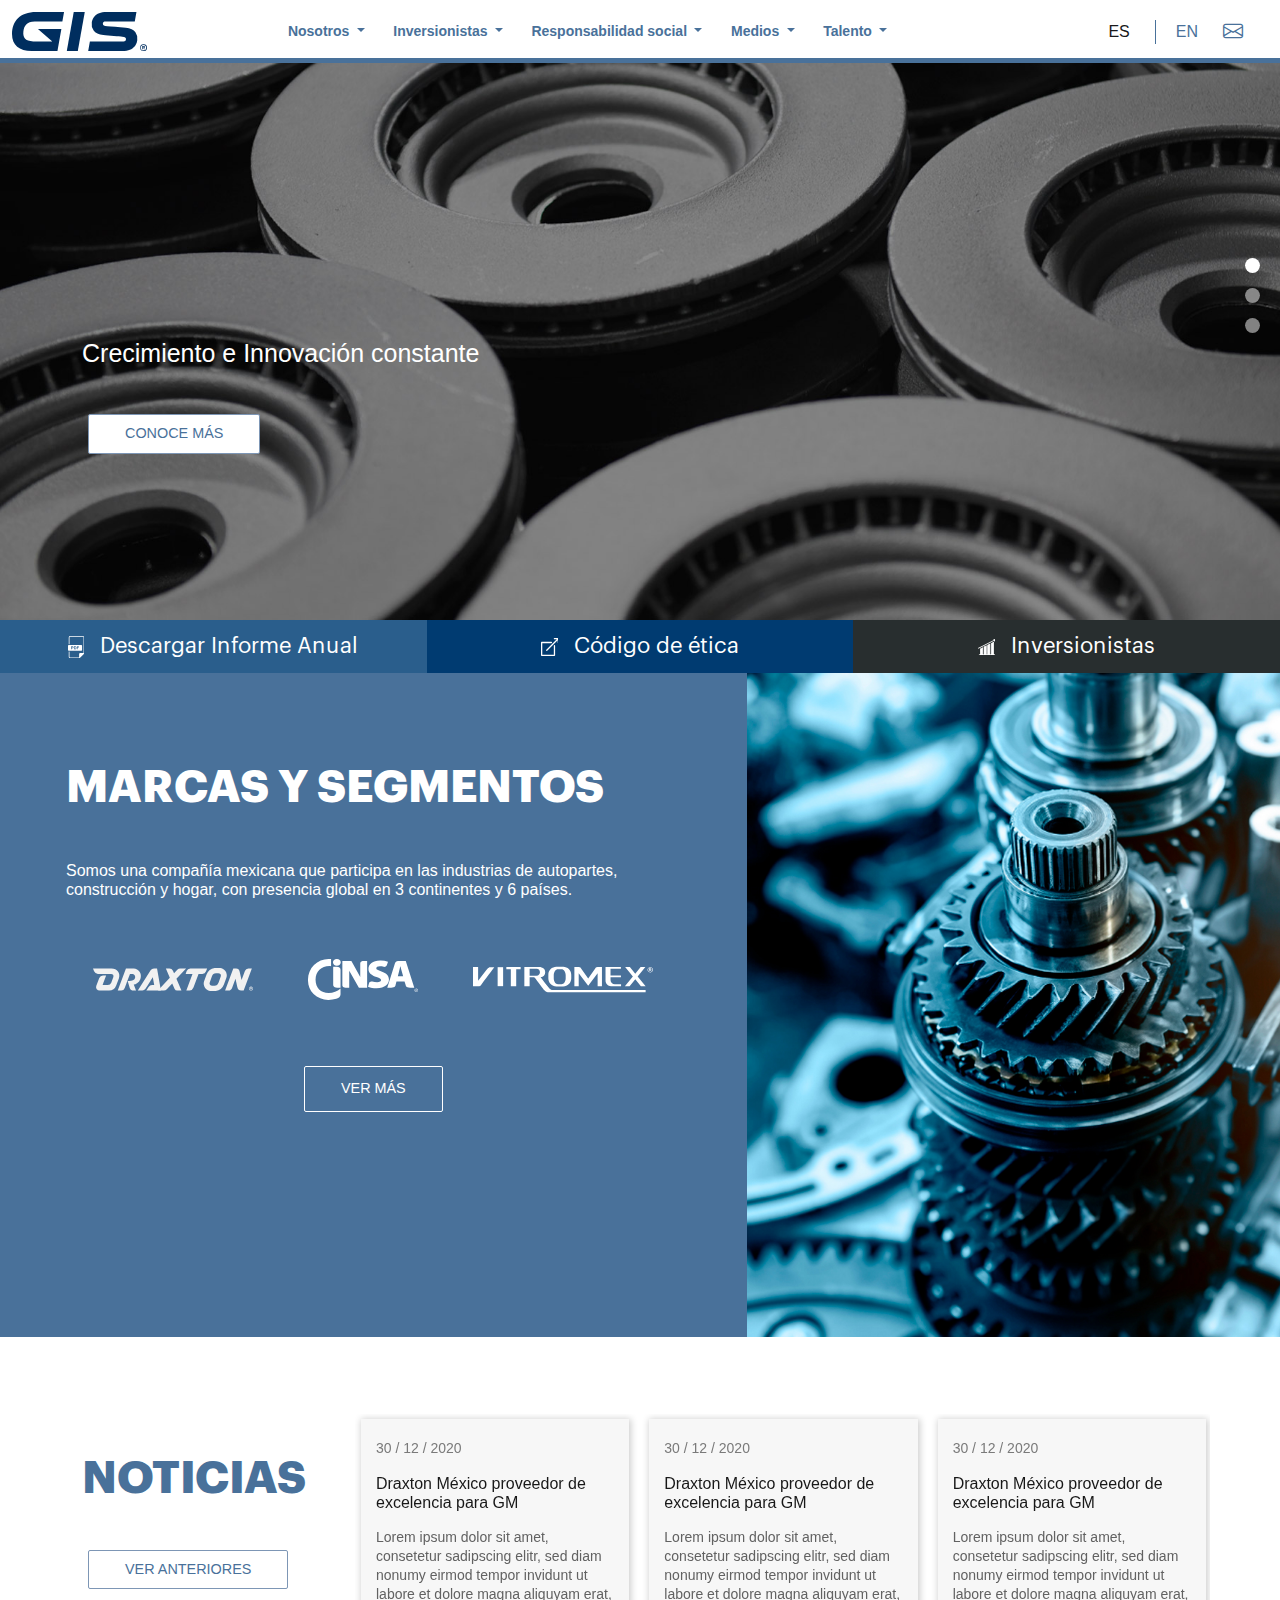
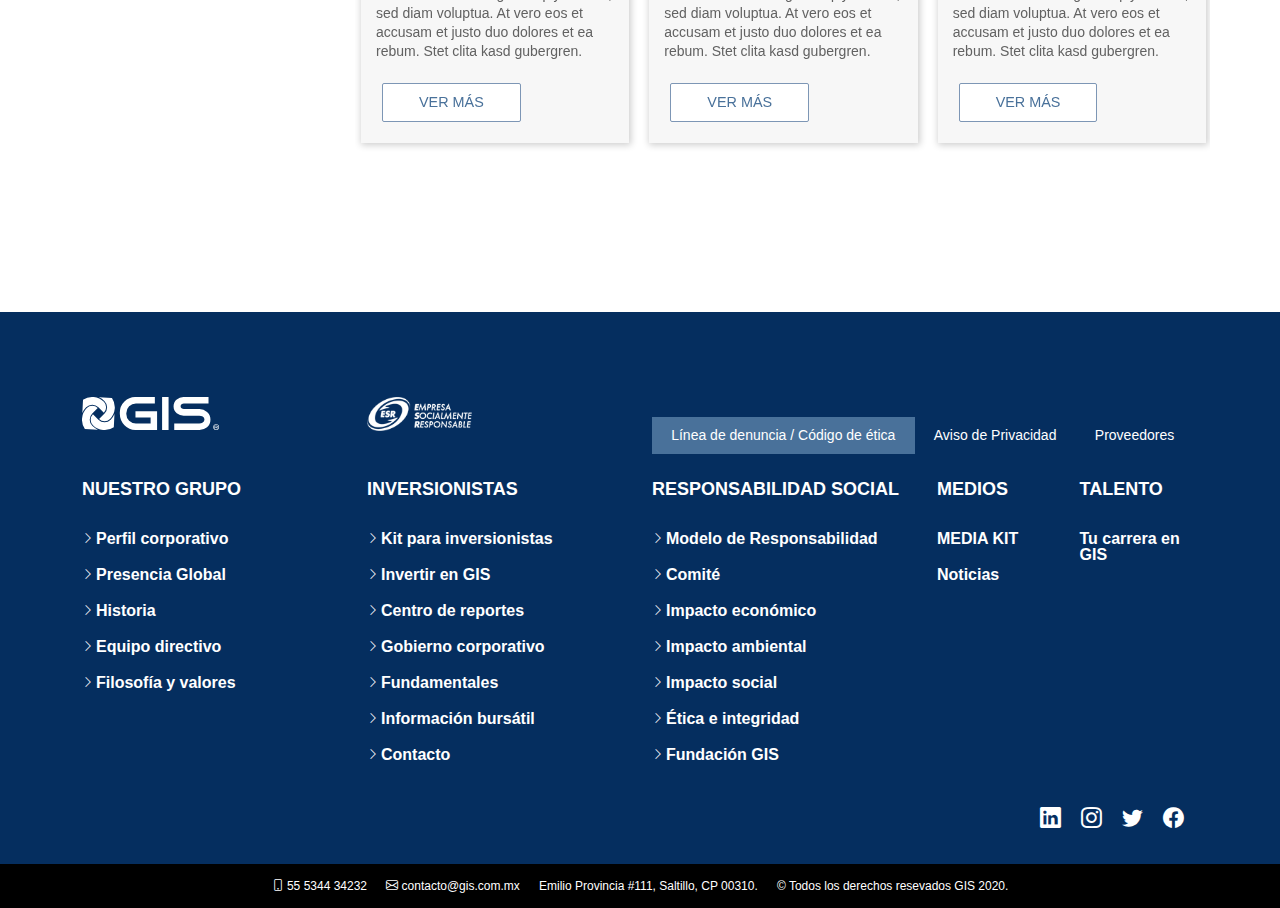
==== commit cae2eeec: "Gis" ====
--- a/index.html
+++ b/index.html
@@ -42,12 +42,13 @@
               <a class="nav-link dropdown-toggle" href="#" id="navbarDropdown" role="button" data-bs-toggle="dropdown" aria-expanded="false">Inversionistas
               </a>
               <ul class="dropdown-menu menu__dropdown" aria-labelledby="navbarDropdown">
+                <li><a class="dropdown-item" href="inversionistas.html#header__inversionistas">Kit para inversionistas</a></li>
                 <li><a class="dropdown-item" href="inversionistas.html#section__invertir">Invertir en GIS</a></li>
                 <li><a class="dropdown-item" href="inversionistas.html#bg__reportes">Centro de reportes</a></li>
                 <li><a class="dropdown-item" href="inversionistas.html#bg__gobierno">Gobierno corporativo</a></li>
                 <li><a class="dropdown-item" href="inversionistas.html#section__fundamentales">Fundamentales</a></li>
                 <li><a class="dropdown-item" href="inversionistas.html#section__bursatil">Información bursátil</a></li>
-                <li><a class="dropdown-item" href="inversionistas.html#bg__contact">Contacto</a></li>
+                <li><a class="dropdown-item" href="contacto.html">Contacto</a></li>
               </ul>
             </li>
             <li class="nav-item dropdown">
@@ -85,161 +86,6 @@
           <a class="btnchanlan activemenu" href="index.html">ES</a>
           <a class="btnchanlan" href="index.html">EN</a>
           <a class="btncontac" href="index.html"><i class="bi bi-envelope "></i></a>
-          <a href="#" class="burger"  data-bs-toggle="collapse" data-bs-target="#navbarSupportedContent1"><span></span></a>
-        </div>
-
-        <div class="dropmenusblck dropdown-menu collapse  navbar-collapse custom-navmenu" id="contsubmenu1" >
-          <!-- Links -->
-              <div class="mega-menuin v-1 z-depth-1 py-5 px-5" aria-labelledby="navbarDropdownMenuLink1">
-                <div class="container">
-                  <div class="col-12 col-lg-12">
-                      <ul class="mega-dropdown-menu">
-                        <li><a class="dropdown-item" href="nosotros.html#section__perfil">Perfil corporativo</a></li>
-                        <li><a class="dropdown-item" href="nosotros.html#section__presencia">Presencia Global</a></li>
-                        <li><a class="dropdown-item" href="nosotros.html#section__historia">Historia</a></li>
-                        <li><a class="dropdown-item" href="nosotros.html#section__directivo">Equipo directivo</a></li>
-                        <li><a class="dropdown-item" href="nosotros.html#section__filosofia">Filosofía y valores</a></li>
-                      </ul>
-                  </div>
-                </div>
-              </div>
-        </div>
-
-        <div class="dropmenusblck dropdown-menu collapse  navbar-collapse custom-navmenu" id="contsubmenu2" >
-          <!-- Links -->
-              <div class="mega-menuin v-1 z-depth-1 py-5 px-5" aria-labelledby="navbarDropdownMenuLink1">
-                <div class="container">
-                  <div class="col-12 col-lg-12">
-                    <ul>
-                      <li><a class="dropdown-item" href="inversionistas.html#section__invertir">Invertir en GIS</a></li>
-                      <li><a class="dropdown-item" href="inversionistas.html#bg__reportes">Centro de reportes</a></li>
-                      <li><a class="dropdown-item" href="inversionistas.html#bg__gobierno">Gobierno corporativo</a></li>
-                      <li><a class="dropdown-item" href="inversionistas.html#section__fundamentales">Fundamentales</a></li>
-                      <li><a class="dropdown-item" href="inversionistas.html#section__bursatil">Información bursátil</a></li>
-                      <li><a class="dropdown-item" href="inversionistas.html#bg__contact">Contacto</a></li>
-                    </ul>
-                  </div>
-                </div>
-              </div>
-        </div>
-
-        <div class="dropmenusblck dropdown-menu collapse navbar-collapse custom-navmenu" id="contsubmenu3" >
-          <!-- Links -->
-              <div class="mega-menuin v-1 z-depth-1 py-5 px-5" aria-labelledby="navbarDropdownMenuLink1">
-                <div class="container">
-                  <div class="col-12 col-lg-12">
-                    <ul>
-                      <li><a class="dropdown-item" href="#">Modelo de Responsabilidad</a></li>
-                      <li><a class="dropdown-item" href="#">Comité</a></li>
-                      <li><a class="dropdown-item" href="#">Impacto económico</a></li>
-                      <li><a class="dropdown-item" href="#">Impacto ambiental</a></li>
-                      <li><a class="dropdown-item" href="#">Impacto social</a></li>
-                      <li><a class="dropdown-item" href="#">Etica e integridad</a></li>
-                      <li><a class="dropdown-item" href="#">Fundación GIS</a></li>
-                    </ul>
-                  </div>
-                </div>
-              </div>
-        </div>
-
-        <div class="overlay" id="overlay">
-
-          <div class="container-fluid"> 
-            <div class="row" >
-
-              <div class="col-md-4 col-5" id="tabmenucont">
-                  <div class="nav nav-pills" id="v-pills-tab" role="tablist">
-                    <a class="nav-link active" id="v-nosotros-tab" data-bs-toggle="pill" data-bs-target="#v-nosotros"  role="tab" aria-controls="v-nosotros" aria-selected="true">Nosotros</a>
-                    <a class="nav-link" id="v-inversionistas-tab" data-bs-toggle="pill" data-bs-target="#v-inversionistas"  role="tab" aria-controls="v-inversionistas" aria-selected="false">Inversionistas</a>
-                    <a class="nav-link" id="v-sustentabilidad-tab" data-bs-toggle="pill" data-bs-target="#v-sustentabilidad"  role="tab" aria-controls="v-sustentabilidad" aria-selected="false">Responsabilidad Social</a>
-                    <a class="nav-link" >Medios</a>
-                    <a class="nav-link" >Talento</a>
-                    <a class="nav-link" href="contacto.html">Contacto</a>
-                  </div>
-                  <div class="social-links order-first order-lg-last mb-3 mb-lg-0">
-                    <a href="#" class="instagram"><i class="bi bi-instagram"></i></a>
-                    <a href="#" class="linkedin"><i class="bi bi-linkedin"></i></a>
-                    <a href="#" class="twitter"><i class="bi bi-twitter"></i></a>
-                    <a href="#" class="facebook"><i class="bi bi-facebook"></i></a>
-                  </div>
-              </div>
-
-              <div class="col-md-8 col-7">
-                <div class="tab-content" id="v-pills-tabContent">
-                  <div class="tab-pane fade show active" id="v-nosotros" role="tabpanel" aria-labelledby="v-nosotros-tab">
-                    <div class="container">
-                      <div class="row px-0">
-                      <div class="col-12 col-lg-4">
-                          <ul class="mega-dropdown-menu">
-                           <li><a class="dropdown-item" href="nosotros.html#section__perfil">Perfil corporativo</a></li>
-                            <li><a class="dropdown-item" href="nosotros.html#section__presencia">Presencia Global</a></li>
-                            <li><a class="dropdown-item" href="nosotros.html#section__historia">Historia</a></li>
-                            <li><a class="dropdown-item" href="nosotros.html#section__directivo">Equipo directivo</a></li>
-                            <li><a class="dropdown-item" href="nosotros.html#section__filosofia">Filosofía y valores</a></li>
-                          </ul>
-                      </div>
-                      <div class="col-12 col-lg-8 continfosubmenu">
-                        <img src="img/home/imglineaproduccion.jpg" alt="" class="img-fluid">
-                        <p class="mt-4">
-                          Somos una empresa con presencia en México, Europa y Asia, estamos orientados a la generación de soluciones de diseño, confort  y seguridad para nuestros consumidores en el mundo.
-                        </p>
-                    </div>
-                    </div>
-                    </div>
-                  </div>
-                  <div class="tab-pane fade" id="v-inversionistas" role="tabpanel" aria-labelledby="v-inversionistas-tab">
-                    <div class="container">
-                      <div class="row px-0">
-                        <div class="col-12 col-lg-4">
-                          <ul>
-                            <li><a class="dropdown-item" href="inversionistas.html#section__invertir">Invertir en GIS</a></li>
-                            <li><a class="dropdown-item" href="inversionistas.html#bg__reportes">Centro de reportes</a></li>
-                            <li><a class="dropdown-item" href="inversionistas.html#bg__gobierno">Gobierno corporativo</a></li>
-                            <li><a class="dropdown-item" href="inversionistas.html#section__fundamentales">Fundamentales</a></li>
-                            <li><a class="dropdown-item" href="inversionistas.html#section__bursatil">Información bursátil</a></li>
-                            <li><a class="dropdown-item" href="inversionistas.html#bg__contact">Contacto</a></li>
-                          </ul>
-                        </div>
-                        <div class="col-12 col-lg-8 continfosubmenu">
-                          <img src="img/home/imglineaproduccion.jpg" alt="" class="img-fluid">
-                          <p class="mt-4">
-                            Somos una empresa con presencia en México, Europa y Asia, estamos orientados a la generación de soluciones de diseño, confort  y seguridad para nuestros consumidores en el mundo.
-                          </p>
-                        </div>
-                      </div>
-                    </div>
-                  </div>
-                  <div class="tab-pane fade" id="v-sustentabilidad" role="tabpanel" aria-labelledby="v-sustentabilidad-tab">
-                    <div class="container">
-                      <div class="row px-0">
-                        <div class="col-12 col-lg-4">
-                          <ul>
-                            <li><a class="dropdown-item" href="#">Modelo de Responsabilidad</a></li>
-                            <li><a class="dropdown-item" href="#">Comité</a></li>
-                            <li><a class="dropdown-item" href="#">Impacto económico</a></li>
-                            <li><a class="dropdown-item" href="#">Impacto ambiental</a></li>
-                            <li><a class="dropdown-item" href="#">Impacto social</a></li>
-                            <li><a class="dropdown-item" href="#">Etica e integridad</a></li>
-                            <li><a class="dropdown-item" href="#">Fundación GIS</a></li>
-                          </ul>
-                        </div>
-                        <div class="col-12 col-lg-8 continfosubmenu">
-                          <img src="img/home/imglineaproduccion.jpg" alt="" class="img-fluid">
-                          <p class="mt-4">
-                            Somos una empresa con presencia en México, Europa y Asia, estamos orientados a la generación de soluciones de diseño, confort  y seguridad para nuestros consumidores en el mundo.
-                          </p>
-                        </div>
-                      </div>
-
-                    </div>
-
-                  </div>
-                  <div class="tab-pane fade" id="v-pills-settings" role="tabpanel" aria-labelledby="v-pills-settings-tab">4</div>
-                </div>
-              </div>
-
-            </div>
-          </div>
         </div>
     </div>
   </nav>
@@ -261,11 +107,11 @@
   
             <div class="container">
               <div class="col-12">
-                <h1 class="whitetxt">GIS</h1>
-                <p class="subtitle whitetxt">Experiencia e innovación constante</p>
-                <p class="whitetxt">Somos una compañía mexicana con operaciones globales en 3 continentes dentro de los sectores automotriz, construcción y hogar. Contamos una sólida estructura financiera y grandes marcas líderes en el mercado.</p>
-
-                <a href="" class="btnprime">CONOCE MÁS</a>
+                <h1 class="whitetxt"></h1>
+                <p class="subtitle subtitle2 whitetxt">Crecimiento e Innovación constante</p>
+                <!--<p class="whitetxt">Somos una compañía mexicana con operaciones globales en 3 continentes dentro de los sectores automotriz, construcción y hogar. Contamos una sólida estructura financiera y grandes marcas líderes en el mercado.</p>-->
+
+                <a href="" class="btn btn-light">CONOCE MÁS</a>
               </div>
             </div>
           </div>
@@ -275,9 +121,9 @@
               <div class="col-12">
                 <h1 class="whitetxt">RESPONSABILIDAD SOCIAL</h1>
                 <p class="subtitle whitetxt">El reflejo de nuestros valores</p>
-                <p class="whitetxt">Nuestro enfoque en la responsabilidad social está en implementar acciones de impacto positivo en lo económico, social y ambiental, con los objetivos de generar valor y bienestar a los que nos rodean.</p>
-
-                <a href="" class="btnprime">CONOCE MÁS</a>
+                <!--<p class="whitetxt">Nuestro enfoque en la responsabilidad social está en implementar acciones de impacto positivo en lo económico, social y ambiental, con los objetivos de generar valor y bienestar a los que nos rodean.</p>-->
+
+                <a href="" class="btn btn-light">CONOCE MÁS</a>
               </div>
             </div>
           </div>
@@ -287,9 +133,9 @@
               <div class="col-12">
                 <h1 class="whitetxt">INVERSIONISTAS</h1>
                 <p class="subtitle whitetxt">Juntos generamos valor</p>
-                <p class="whitetxt">Sumamos esfuerzos con nuestros inversionistas para continuar creciendo, con el objetivo de generar valor y desarrollo para México.</p>
-
-                <a href="" class="btnprime">CONOCE MÁS</a>
+                <!--<p class="whitetxt">Sumamos esfuerzos con nuestros inversionistas para continuar creciendo, con el objetivo de generar valor y desarrollo para México.</p>-->
+
+                <a href="" class="btn btn-light">CONOCE MÁS</a>
               </div>
             </div>
           </div>
@@ -303,21 +149,26 @@
           <span class="visually-hidden">Next</span>
         </button> -->
   </div>
-<div class="container-fluid">
-  <div class="row">
-    <div class="col-lg-3 col-md-4 col-sm-6 p-0">
-      <a class="btn_homend" href="/"><svg xmlns="http://www.w3.org/2000/svg" width="16.305" height="22.234" viewBox="0 0 16.305 22.234"><g id="Grupo_4378" data-name="Grupo 4378" transform="translate(0)"> <path id="Trazado_8348" data-name="Trazado 8348" d="M197.109,109.782h-12.6a1.484,1.484,0,0,0-1.482,1.482v6.67h.741v-6.67a.742.742,0,0,1,.741-.741h12.6a.742.742,0,0,1,.741.741v15.474a.758.758,0,0,1-.006.09h-3.329a1.113,1.113,0,0,0-1.112,1.112v3.329a.745.745,0,0,1-.09.006h-8.8a.742.742,0,0,1-.741-.741v-5.188h-.741v5.188a1.484,1.484,0,0,0,1.482,1.482h8.8a1.473,1.473,0,0,0,1.048-.434l3.8-3.8a1.473,1.473,0,0,0,.434-1.048V111.264A1.484,1.484,0,0,0,197.109,109.782Z" transform="translate(-182.287 -109.782)" fill="#fff"/> <path id="Trazado_8349" data-name="Trazado 8349" d="M246.844,228.939a.618.618,0,0,0,.154-.282,1.9,1.9,0,0,0,.06-.534,1.743,1.743,0,0,0-.06-.519.668.668,0,0,0-.167-.283.56.56,0,0,0-.273-.137,2.675,2.675,0,0,0-.484-.028h-.265v1.933h.44a1.6,1.6,0,0,0,.356-.028A.544.544,0,0,0,246.844,228.939Z" transform="translate(-239.253 -216.281)" fill="#fff"/><path id="Trazado_8350" data-name="Trazado 8350" d="M217.046,227.938a.387.387,0,0,0,.184-.143.392.392,0,0,0,.067-.227.377.377,0,0,0-.093-.263.407.407,0,0,0-.237-.13,2.827,2.827,0,0,0-.424-.02h-.285v.828h.322A1.525,1.525,0,0,0,217.046,227.938Z" transform="translate(-212.438 -216.281)" fill="#fff"/><path id="Trazado_8351" data-name="Trazado 8351" d="M188.368,211.711a.742.742,0,0,0,.741-.741v-4.447a.742.742,0,0,0-.741-.741h-12.6a.742.742,0,0,0-.741.741v4.447a.742.742,0,0,0,.741.741Zm-4.4-4.441h2v.494h-1.411v.691h1.218v.494h-1.218v1.24h-.589Zm-2.97,0h1.077a2.1,2.1,0,0,1,.555.056.975.975,0,0,1,.44.269,1.275,1.275,0,0,1,.279.472,2.154,2.154,0,0,1,.1.69,1.916,1.916,0,0,1-.09.621,1.286,1.286,0,0,1-.312.515,1.036,1.036,0,0,1-.414.233,1.781,1.781,0,0,1-.521.062H181Zm-2.737,0h.945a3.429,3.429,0,0,1,.7.044.765.765,0,0,1,.42.286.906.906,0,0,1,.169.568.952.952,0,0,1-.1.452.8.8,0,0,1-.248.287.852.852,0,0,1-.306.138,3.365,3.365,0,0,1-.611.042h-.384v1.1h-.589Z" transform="translate(-175.028 -196.889)" fill="#fff"/></g></svg> <span>Descargar Informe Anual</span></a>
-    </div>
-    <div class="col-lg-3 col-md-4 col-sm-6 p-0">
-      <a class="btn_homend bg__extra" href="/"><svg xmlns="http://www.w3.org/2000/svg" width="17.972" height="17.964" viewBox="0 0 17.972 17.964"><path id="Trazado_9114" data-name="Trazado 9114" d="M13.486.014h-.009a.642.642,0,1,0,0,1.283h2.31L5.334,11.75a.642.642,0,1,0,.907.908L16.694,2.205V4.515a.642.642,0,1,0,1.283,0V4.5h0V.76a.6.6,0,0,0,.008-.1.641.641,0,0,0-.642-.642H13.486ZM.655,3.863A.642.642,0,0,0,.013,4.5h0V17.336a.642.642,0,0,0,.642.642H13.486a.641.641,0,0,0,.642-.642h0V7.646a.642.642,0,0,0-1.283,0v.01h0v9.039H1.3V5.146h9.087a.642.642,0,1,0,0-1.283H.655Z" transform="translate(-0.013 -0.014)" fill="#fff"/></svg> <span>Código de ética</span></a>
-    </div>
- 
-<div class="col-lg-6 col-md-4 p-0">
-  <a class="btn_homend bg__dark" href="/"><svg id="Grupo_3789" data-name="Grupo 3789" xmlns="http://www.w3.org/2000/svg" width="17.583" height="16.085" viewBox="0 0 17.583 16.085"><path id="Trazado_8948" data-name="Trazado 8948" d="M.212,9.686,17.155,1.229Z" transform="translate(-0.054 -0.327)" fill="#fff"/> <path id="Trazado_8949" data-name="Trazado 8949" d="M22.191,2.542l.558-1.515L21.234.469Z" transform="translate(-5.647 -0.125)" fill="#fff"/> <path id="Trazado_8950" data-name="Trazado 8950" d="M1.234,21.415h0Z" transform="translate(-0.326 -5.698)" fill="#fff"/> <path id="Trazado_8951" data-name="Trazado 8951" d="M3.234,13.08V18.9h2.2V11.982Z" transform="translate(-0.858 -3.188)" fill="#fff"/> <path id="Trazado_8952" data-name="Trazado 8952" d="M8.234,10.584v7.657h2.2V9.485Z" transform="translate(-2.188 -2.524)" fill="#fff"/> <path id="Trazado_8953" data-name="Trazado 8953" d="M13.234,8.089v9.488h2.2V6.989Z" transform="translate(-3.518 -1.86)" fill="#fff"/> <path id="Trazado_8954" data-name="Trazado 8954" d="M18.234,5.593v11.32h2.2V4.494Z" transform="translate(-4.848 -1.196)" fill="#fff"/><rect id="Rectángulo_1016" data-name="Rectángulo 1016" width="18.938" height="0.734" transform="translate(0 9.026) rotate(-26.488)" fill="#fff"/><path id="Trazado_8955" data-name="Trazado 8955" d="M21.326,0l-.254.688,1.171.431L21.812,2.29l.688.254.686-1.86Z" transform="translate(-5.604 0)" fill="#fff"/><rect id="Rectángulo_1017" data-name="Rectángulo 1017" width="16.147" height="0.734" transform="translate(0.917 15.351)" fill="#fff"/><path id="Trazado_8956" data-name="Trazado 8956" d="M3.48,13.092l1.468-.732v5.963H3.48Zm-.734-.454v6.418H5.682V11.173Z" transform="translate(-0.728 -2.973)" fill="#fff"/><path id="Trazado_8957" data-name="Trazado 8957" d="M8.479,10.6l1.468-.732v7.8H8.479Zm-.734-.454v8.25h2.936V8.677Z" transform="translate(-2.058 -2.309)" fill="#fff"/><path id="Trazado_8958" data-name="Trazado 8958" d="M13.48,8.1l1.468-.732V17H13.48Zm-.734-.454V17.73h2.936V6.182Z" transform="translate(-3.388 -1.645)" fill="#fff"/><path id="Trazado_8959" data-name="Trazado 8959" d="M18.479,5.605l1.469-.732V16.332H18.479Zm-.734-.454V17.065h2.937V3.686Z" transform="translate(-4.718 -0.981)" fill="#fff"/></svg> <span>Inversionistas</span></a>
-</div>
-</div>
+
+
 </div>
 </section>
+<section class="btns__top">
+      <div class="container-fluid">
+        <div class="row">
+          <div class="col-sm-4 p-0">
+            <a class="btn__fixed " href="/"><svg xmlns="http://www.w3.org/2000/svg" width="16.305" height="22.234" viewBox="0 0 16.305 22.234"><g id="Grupo_4378" data-name="Grupo 4378" transform="translate(0)"> <path id="Trazado_8348" data-name="Trazado 8348" d="M197.109,109.782h-12.6a1.484,1.484,0,0,0-1.482,1.482v6.67h.741v-6.67a.742.742,0,0,1,.741-.741h12.6a.742.742,0,0,1,.741.741v15.474a.758.758,0,0,1-.006.09h-3.329a1.113,1.113,0,0,0-1.112,1.112v3.329a.745.745,0,0,1-.09.006h-8.8a.742.742,0,0,1-.741-.741v-5.188h-.741v5.188a1.484,1.484,0,0,0,1.482,1.482h8.8a1.473,1.473,0,0,0,1.048-.434l3.8-3.8a1.473,1.473,0,0,0,.434-1.048V111.264A1.484,1.484,0,0,0,197.109,109.782Z" transform="translate(-182.287 -109.782)" fill="#fff"/> <path id="Trazado_8349" data-name="Trazado 8349" d="M246.844,228.939a.618.618,0,0,0,.154-.282,1.9,1.9,0,0,0,.06-.534,1.743,1.743,0,0,0-.06-.519.668.668,0,0,0-.167-.283.56.56,0,0,0-.273-.137,2.675,2.675,0,0,0-.484-.028h-.265v1.933h.44a1.6,1.6,0,0,0,.356-.028A.544.544,0,0,0,246.844,228.939Z" transform="translate(-239.253 -216.281)" fill="#fff"/><path id="Trazado_8350" data-name="Trazado 8350" d="M217.046,227.938a.387.387,0,0,0,.184-.143.392.392,0,0,0,.067-.227.377.377,0,0,0-.093-.263.407.407,0,0,0-.237-.13,2.827,2.827,0,0,0-.424-.02h-.285v.828h.322A1.525,1.525,0,0,0,217.046,227.938Z" transform="translate(-212.438 -216.281)" fill="#fff"/><path id="Trazado_8351" data-name="Trazado 8351" d="M188.368,211.711a.742.742,0,0,0,.741-.741v-4.447a.742.742,0,0,0-.741-.741h-12.6a.742.742,0,0,0-.741.741v4.447a.742.742,0,0,0,.741.741Zm-4.4-4.441h2v.494h-1.411v.691h1.218v.494h-1.218v1.24h-.589Zm-2.97,0h1.077a2.1,2.1,0,0,1,.555.056.975.975,0,0,1,.44.269,1.275,1.275,0,0,1,.279.472,2.154,2.154,0,0,1,.1.69,1.916,1.916,0,0,1-.09.621,1.286,1.286,0,0,1-.312.515,1.036,1.036,0,0,1-.414.233,1.781,1.781,0,0,1-.521.062H181Zm-2.737,0h.945a3.429,3.429,0,0,1,.7.044.765.765,0,0,1,.42.286.906.906,0,0,1,.169.568.952.952,0,0,1-.1.452.8.8,0,0,1-.248.287.852.852,0,0,1-.306.138,3.365,3.365,0,0,1-.611.042h-.384v1.1h-.589Z" transform="translate(-175.028 -196.889)" fill="#fff"/></g></svg> Descargar Informe Anual</a>
+          </div>
+          <div class="col-sm-4 p-0">
+                <a class="btn__fixed bg__extra" href="/"><svg xmlns="http://www.w3.org/2000/svg" width="17.972" height="17.964" viewBox="0 0 17.972 17.964"><path id="Trazado_9114" data-name="Trazado 9114" d="M13.486.014h-.009a.642.642,0,1,0,0,1.283h2.31L5.334,11.75a.642.642,0,1,0,.907.908L16.694,2.205V4.515a.642.642,0,1,0,1.283,0V4.5h0V.76a.6.6,0,0,0,.008-.1.641.641,0,0,0-.642-.642H13.486ZM.655,3.863A.642.642,0,0,0,.013,4.5h0V17.336a.642.642,0,0,0,.642.642H13.486a.641.641,0,0,0,.642-.642h0V7.646a.642.642,0,0,0-1.283,0v.01h0v9.039H1.3V5.146h9.087a.642.642,0,1,0,0-1.283H.655Z" transform="translate(-0.013 -0.014)" fill="#fff"/></svg> Código de ética</a>
+          </div>
+          <div class="col-sm-4 p-0">
+            <a class="btn__fixed bg__dark" href="/"><svg id="Grupo_3789" data-name="Grupo 3789" xmlns="http://www.w3.org/2000/svg" width="17.583" height="16.085" viewBox="0 0 17.583 16.085"><path id="Trazado_8948" data-name="Trazado 8948" d="M.212,9.686,17.155,1.229Z" transform="translate(-0.054 -0.327)" fill="#fff"/> <path id="Trazado_8949" data-name="Trazado 8949" d="M22.191,2.542l.558-1.515L21.234.469Z" transform="translate(-5.647 -0.125)" fill="#fff"/> <path id="Trazado_8950" data-name="Trazado 8950" d="M1.234,21.415h0Z" transform="translate(-0.326 -5.698)" fill="#fff"/> <path id="Trazado_8951" data-name="Trazado 8951" d="M3.234,13.08V18.9h2.2V11.982Z" transform="translate(-0.858 -3.188)" fill="#fff"/> <path id="Trazado_8952" data-name="Trazado 8952" d="M8.234,10.584v7.657h2.2V9.485Z" transform="translate(-2.188 -2.524)" fill="#fff"/> <path id="Trazado_8953" data-name="Trazado 8953" d="M13.234,8.089v9.488h2.2V6.989Z" transform="translate(-3.518 -1.86)" fill="#fff"/> <path id="Trazado_8954" data-name="Trazado 8954" d="M18.234,5.593v11.32h2.2V4.494Z" transform="translate(-4.848 -1.196)" fill="#fff"/><rect id="Rectángulo_1016" data-name="Rectángulo 1016" width="18.938" height="0.734" transform="translate(0 9.026) rotate(-26.488)" fill="#fff"/><path id="Trazado_8955" data-name="Trazado 8955" d="M21.326,0l-.254.688,1.171.431L21.812,2.29l.688.254.686-1.86Z" transform="translate(-5.604 0)" fill="#fff"/><rect id="Rectángulo_1017" data-name="Rectángulo 1017" width="16.147" height="0.734" transform="translate(0.917 15.351)" fill="#fff"/><path id="Trazado_8956" data-name="Trazado 8956" d="M3.48,13.092l1.468-.732v5.963H3.48Zm-.734-.454v6.418H5.682V11.173Z" transform="translate(-0.728 -2.973)" fill="#fff"/><path id="Trazado_8957" data-name="Trazado 8957" d="M8.479,10.6l1.468-.732v7.8H8.479Zm-.734-.454v8.25h2.936V8.677Z" transform="translate(-2.058 -2.309)" fill="#fff"/><path id="Trazado_8958" data-name="Trazado 8958" d="M13.48,8.1l1.468-.732V17H13.48Zm-.734-.454V17.73h2.936V6.182Z" transform="translate(-3.388 -1.645)" fill="#fff"/><path id="Trazado_8959" data-name="Trazado 8959" d="M18.479,5.605l1.469-.732V16.332H18.479Zm-.734-.454V17.065h2.937V3.686Z" transform="translate(-4.718 -0.981)" fill="#fff"/></svg> Inversionistas</a>
+          </div>
+          
+        </div>
+      </div>
+    </section>
 
 <!-- Sec 1 -->
 
@@ -325,12 +176,11 @@
   <div class="container-fluid mx-0">
    <div class="row">
 
-    <div id="conthightxt" class="col-12 col-md-8">
+    <div id="conthightxt" class="col-12 col-md-7">
       <h1 class="whitetxt">
-        Nuestras marcas <br>
-        y segmentos
+         Marcas y segmentos
       </h1>
-      <p class="mt-5 whitetxt">Somos una compañía mexicana con operaciones globales en 3 continentes dentro de los sectores automotriz, construcción y hogar. Contamos una sólida estructura financiera y grandes marcas líderes en el mercado.</p>
+      <p class="mt-5 whitetxt">Somos una compañía mexicana que participa en las industrias de autopartes, construcción y hogar, con presencia global en 3 continentes y 6 países.</p>
 
       <div class="contlogos">
         <img src="img/home/logo-draxton.svg" alt="" class="logo-1">
@@ -338,13 +188,13 @@
         <img src="img/home/logo-vitromex.svg" alt="" class="logo-3">
       </div>
 
-      <a href=" " class="btnprimewht m-auto">ver más</a>
+      <p class="text-center"><a href=" " class="btn btn-outline-light">ver más</a></p>
 
     
 
     </div>
 
-    <div class="col-12 col-md-4 px-0">
+    <div class="col-12 col-md-5 px-0">
 
       <img src="img/home/nuestrasmarcas1.jpg" alt="Draxton" class="img-fluid">
 
@@ -367,7 +217,7 @@
         
 
          <h1 class="bluetxt">NOTICIAS</h1>
-         <a href="" class="btnprimeblk">Ver Anteriores</a>
+         <a href="" class="btn btn-light">Ver Anteriores</a>
 
       
         
@@ -376,52 +226,52 @@
       <div class="col-12 col-lg-9 mx-0 px-0">
         <div class="owl-carousel337 owl-carousel owl-theme">
           <div class="item contnewsitem">
-            <img src="img/news/img-noticia-1.jpg" alt="" class="img-news">
-            <p class="txtdate">30 / 12 / 2020</p>
-              <p class="txttitlenews">Draxton México proveedor de 
-                excelencia para GM</p>
-               <p class="txtdesnews">Lorem ipsum dolor sit amet, consetetur sadipscing elitr, sed diam nonumy eirmod tempor invidunt ut labore et dolore magna aliquyam erat, sed diam voluptua. At vero eos et accusam et justo duo dolores et ea rebum. Stet clita kasd gubergren. </p> 
-
-               <a href="" class="btn btn-light">ver más</a>
-          </div>
-          <div class="item contnewsitem">
-            <img src="img/news/img-noticia-1.jpg" alt="" class="img-news">
-            <p class="txtdate">30 / 12 / 2020</p>
-              <p class="txttitlenews">Draxton México proveedor de 
-                excelencia para GM</p>
-               <p class="txtdesnews">Lorem ipsum dolor sit amet, consetetur sadipscing elitr, sed diam nonumy eirmod tempor invidunt ut labore et dolore magna aliquyam erat, sed diam voluptua. At vero eos et accusam et justo duo dolores et ea rebum. Stet clita kasd gubergren. </p> 
-
-               <a href="" class="btn btn-light">ver más</a>
-          </div>
-          <div class="item contnewsitem">
-            <img src="img/news/img-noticia-1.jpg" alt="" class="img-news">
-            <p class="txtdate">30 / 12 / 2020</p>
-              <p class="txttitlenews">Draxton México proveedor de 
-                excelencia para GM</p>
-               <p class="txtdesnews">Lorem ipsum dolor sit amet, consetetur sadipscing elitr, sed diam nonumy eirmod tempor invidunt ut labore et dolore magna aliquyam erat, sed diam voluptua. At vero eos et accusam et justo duo dolores et ea rebum. Stet clita kasd gubergren. </p> 
-
-               <a href="" class="btn btn-light">ver más</a>
-          </div>
-          <div class="item contnewsitem">
-            <img src="img/news/img-noticia-1.jpg" alt="" class="img-news">
-            <p class="txtdate">30 / 12 / 2020</p>
-              <p class="txttitlenews">Draxton México proveedor de 
-                excelencia para GM</p>
-               <p class="txtdesnews">Lorem ipsum dolor sit amet, consetetur sadipscing elitr, sed diam nonumy eirmod tempor invidunt ut labore et dolore magna aliquyam erat, sed diam voluptua. At vero eos et accusam et justo duo dolores et ea rebum. Stet clita kasd gubergren. </p> 
-
-               <a href="" class="btn btn-light">ver más</a>
-          </div>
-          <div class="item contnewsitem">
-            <img src="img/news/img-noticia-1.jpg" alt="" class="img-news">
-            <p class="txtdate">30 / 12 / 2020</p>
-              <p class="txttitlenews">Draxton México proveedor de 
-                excelencia para GM</p>
-               <p class="txtdesnews">Lorem ipsum dolor sit amet, consetetur sadipscing elitr, sed diam nonumy eirmod tempor invidunt ut labore et dolore magna aliquyam erat, sed diam voluptua. At vero eos et accusam et justo duo dolores et ea rebum. Stet clita kasd gubergren. </p> 
-
-               <a href="" class="btn btn-light">ver más</a>
-          </div>
-          <div class="item contnewsitem">
-            <img src="img/news/img-noticia-1.jpg" alt="" class="img-news">
+            <!--<img src="img/news/img-noticia-1.jpg" alt="" class="img-news">-->
+            <p class="txtdate">30 / 12 / 2020</p>
+              <p class="txttitlenews">Draxton México proveedor de 
+                excelencia para GM</p>
+               <p class="txtdesnews">Lorem ipsum dolor sit amet, consetetur sadipscing elitr, sed diam nonumy eirmod tempor invidunt ut labore et dolore magna aliquyam erat, sed diam voluptua. At vero eos et accusam et justo duo dolores et ea rebum. Stet clita kasd gubergren. </p> 
+
+               <a href="" class="btn btn-light">ver más</a>
+          </div>
+          <div class="item contnewsitem">
+            <!--<img src="img/news/img-noticia-1.jpg" alt="" class="img-news">-->
+            <p class="txtdate">30 / 12 / 2020</p>
+              <p class="txttitlenews">Draxton México proveedor de 
+                excelencia para GM</p>
+               <p class="txtdesnews">Lorem ipsum dolor sit amet, consetetur sadipscing elitr, sed diam nonumy eirmod tempor invidunt ut labore et dolore magna aliquyam erat, sed diam voluptua. At vero eos et accusam et justo duo dolores et ea rebum. Stet clita kasd gubergren. </p> 
+
+               <a href="" class="btn btn-light">ver más</a>
+          </div>
+          <div class="item contnewsitem">
+            <!--<img src="img/news/img-noticia-1.jpg" alt="" class="img-news">-->
+            <p class="txtdate">30 / 12 / 2020</p>
+              <p class="txttitlenews">Draxton México proveedor de 
+                excelencia para GM</p>
+               <p class="txtdesnews">Lorem ipsum dolor sit amet, consetetur sadipscing elitr, sed diam nonumy eirmod tempor invidunt ut labore et dolore magna aliquyam erat, sed diam voluptua. At vero eos et accusam et justo duo dolores et ea rebum. Stet clita kasd gubergren. </p> 
+
+               <a href="" class="btn btn-light">ver más</a>
+          </div>
+          <div class="item contnewsitem">
+            <!--<img src="img/news/img-noticia-1.jpg" alt="" class="img-news">-->
+            <p class="txtdate">30 / 12 / 2020</p>
+              <p class="txttitlenews">Draxton México proveedor de 
+                excelencia para GM</p>
+               <p class="txtdesnews">Lorem ipsum dolor sit amet, consetetur sadipscing elitr, sed diam nonumy eirmod tempor invidunt ut labore et dolore magna aliquyam erat, sed diam voluptua. At vero eos et accusam et justo duo dolores et ea rebum. Stet clita kasd gubergren. </p> 
+
+               <a href="" class="btn btn-light">ver más</a>
+          </div>
+          <div class="item contnewsitem">
+            <!--<img src="img/news/img-noticia-1.jpg" alt="" class="img-news">-->
+            <p class="txtdate">30 / 12 / 2020</p>
+              <p class="txttitlenews">Draxton México proveedor de 
+                excelencia para GM</p>
+               <p class="txtdesnews">Lorem ipsum dolor sit amet, consetetur sadipscing elitr, sed diam nonumy eirmod tempor invidunt ut labore et dolore magna aliquyam erat, sed diam voluptua. At vero eos et accusam et justo duo dolores et ea rebum. Stet clita kasd gubergren. </p> 
+
+               <a href="" class="btn btn-light">ver más</a>
+          </div>
+          <div class="item contnewsitem">
+            <!--<img src="img/news/img-noticia-1.jpg" alt="" class="img-news">-->
             <p class="txtdate">30 / 12 / 2020</p>
               <p class="txttitlenews">Draxton México proveedor de 
                 excelencia para GM</p>
@@ -480,12 +330,13 @@
             </div>
             <div class="footer-links">
               <ul>
+                <li><i class="bi bi-chevron-right"></i> <a href="inversionistas.html#header__inversionistas">Kit para inversionistas</a></li>
                 <li><i class="bi bi-chevron-right"></i> <a href="inversionistas.html#section__invertir">Invertir en GIS</a></li>
                 <li><i class="bi bi-chevron-right"></i> <a href="inversionistas.html#bg__reportes">Centro de reportes</a></li>
                 <li><i class="bi bi-chevron-right"></i> <a href="inversionistas.html#bg__gobierno">Gobierno corporativo</a></li>
                 <li><i class="bi bi-chevron-right"></i> <a href="inversionistas.html#section__fundamentales">Fundamentales</a></li>
                 <li><i class="bi bi-chevron-right"></i> <a href="inversionistas.html#section__bursatil">Información bursátil</a></li>
-                <li><i class="bi bi-chevron-right"></i> <a href="inversionistas.html#bg__contact">Contacto</a></li>
+                <li><i class="bi bi-chevron-right"></i> <a href="contacto.html">Contacto</a></li>
               </ul>
             </div>
           </div>
--- a/css/style.css
+++ b/css/style.css
@@ -17,20 +17,20 @@
 
 
 a {
-  color: #2BADD4;
+  color: #49719A;
   text-decoration: none;
 }
 
 @font-face {
-  font-family: Mabry-Regular;
-  src: url(../fonts/mabry-regular.woff2);
+  font-family: Graphik-Regular;
+  src: url(../fonts/Graphik-Regular.woff2);
   font-style: normal;
   font-weight: normal;
 }
 
 @font-face {
-  font-family: Mabry-Bold;
-  src: url(../fonts/mabry-bold.woff2);
+  font-family: Graphik-Bold;
+  src: url(../fonts/Graphik-Bold.woff2);
   font-style: normal;
   font-weight: normal;
 }
@@ -50,7 +50,7 @@
 
 p {
 
-  font-family: Mabry-Regular;
+  font-family: ;
   font-size: 16px;
   line-height: 19px;
 }
@@ -58,7 +58,7 @@
 
 
 a {
-  color: #2BADD4;
+  color: #49719A;
 }
 
 a:hover {
@@ -70,64 +70,65 @@
 }
 
 .bluetxt {
-  color: #2BADD4;
+  color: #49719A;
 }
 
 h1 {
   text-transform: uppercase;
   font-size: 45px;
   line-height: 50px;
-  font-family: Mabry-Bold;
+  font-family: Graphik-Bold;
 }
 
 .subtitle {
   font-size: 25px;
   line-height: 29px;
 }
-.btn{padding: 0.375rem 1.5rem;}
-.btn-light{background: #fff !important;border:1px solid #282E2F !important;}
-.btn-light{color: #1F89A8;border-color: #707070}
+.btn-light{color: #49719A;background: #fff !important;border:1px solid #7D96B5 !important;}
+.btn-light:hover{border:1px solid #ffffff !important; color: #003B71}
 .btnprime {
   display: block;
   text-transform: uppercase;
   font-size: 18px;
-  color: #2BADD4;
-  border: 1px solid #2BADD4;
+  color: #49719A;
+  border: 1px solid #49719A;
   width: 163px;
   background: #FFFFFF;
   text-align: center;
   padding: 6px;
-  font-family: Mabry-Regular;
+  font-family: Graphik-Regular;
   position: absolute;
   bottom: 20px;
 }
-
+.btnM62{margin-top: 62px;}
 .btnprime:hover {
  text-decoration: none;
  background: #000;
  color: #FFFFFF;
- font-family: Mabry-Regular;
+ font-family: Graphik-Regular;
  border: 1px solid #000;
 }
-
+.btn{
+  padding: 0.5rem 2.25rem;
+    font-size: .9rem;
+}
 .btnprimewht {
   display: block;
   text-transform: uppercase;
   font-size: 18px;
   color: #ffffff;
   border: 1px solid #ffffff;
-  width: 163px;
   background: none;
   text-align: center;
   padding: 6px;
-  font-family: Mabry-Regular;
+  font-family: Graphik-Regular;
 }
 
 .btnprimewht:hover {
   text-decoration: none;
   background: #000;
   color: #FFFFFF;
-  font-family: Mabry-Regular;
+  font-family: Graphik-Regular;
   border: 1px solid #000;
  }
 
@@ -135,20 +136,19 @@
   display: block;
   text-transform: uppercase;
   font-size: 18px;
-  color: #2BADD4;
+  color: #49719A;
   border: 1px solid #212529;
   width: fit-content;
   background: none;
   text-align: center;
-  padding: 6px;
-  font-family: Mabry-Regular;
+  font-family: Graphik-Regular;
 }
 
 .btnprimeblk:hover {
   text-decoration: none;
   background: #000;
   color: #FFFFFF;
-  font-family: Mabry-Regular;
+  font-family: Graphik-Regular;
   border: 1px solid #000;
  }
 
@@ -166,7 +166,6 @@
 }
 
 #navprin1 {
-  height: 60px;
   padding: 0;
   position: fixed;
   z-index: 10;
@@ -177,7 +176,7 @@
     transition: all 0.5s;
     
     background: #FFFFFF;
-    border-bottom: 5px solid #2BADD4;
+    border-bottom: 5px solid #49719A;
 }
 
 #navprin1 .logo img {
@@ -213,7 +212,7 @@
 }
 
 #contmenu2 .btnchanlan:nth-child(2) {
-  border-left: 1px solid #2BADD4;
+  border-left: 1px solid #49719A;
   padding-left: 20px;
  }
 .dropdown-toggle{font-size: 13px;}
@@ -333,12 +332,12 @@
   padding: 0 !important;
   
  }
- #menu__top .nav-link{color: #24ABD3;font-size: 14px;font-weight: bold; padding: 11px 0;}
+ #menu__top .nav-link{color: #49719A;font-size: 14px;font-weight: bold; padding: 11px 0;}
  #menu__top .nav-link:hover{color: #242424;}
 ul.menu__dropdown{background: rgba(0, 0, 0, .8);border-radius: 0 0 6px 6px;width: 240px;padding: 20px;}
 ul.menu__dropdown li a{color: #fff;padding: 7px 0;-webkit-transition-duration: 0.4s;
     transition-duration: 0.4s;}
-.dropdown-item:focus, .dropdown-item:hover{background-color: transparent;color: #45aed5;margin-left: 4px;}
+.dropdown-item:focus, .dropdown-item:hover{background-color: transparent;color: #1E64C7;margin-left: 4px;}
 /* Burger */
 .burger {
   z-index: 100;
@@ -355,7 +354,7 @@
   width: 100%;
   height: 3px;
   display: block;
-  background: #2BADD4;
+  background: #49719A;
   border-radius: 2px;
   position: absolute;
   opacity: 1;
@@ -714,7 +713,7 @@
 }
 
 #homesec1 #carouselExampleDark .carousel-item a {
-  margin-top: 40px;
+  margin-top: 30px;
 
 }
 
@@ -777,7 +776,7 @@
   background: none;
   width: fit-content;
   margin-top: 20px;
-  color: #24ABD3;
+  color: #49719A;
   border-radius: 0;
   padding: 0;
   transition: none;
@@ -830,7 +829,7 @@
 
 .continfosubmenu {
   padding-left: 25px;
-  border-left: 1px solid #24ABD3;
+  border-left: 1px solid #49719A;
 }
 
 #tabmenucont .social-links {
@@ -855,7 +854,7 @@
 
 
 .btn_homend {
-  background: #1F89A8;
+  background: #49719A;
     width: 100%;
     padding: 15px;
     color: #fff;
@@ -863,7 +862,7 @@
     font-size: 18px;
     display: block;
     height: 65px;
-    font-family: Mabry-Regular;
+    font-family: Graphik-Regular;
   
 }
 
@@ -883,9 +882,8 @@
 
 #secmarcas .container-fluid{
 
-  margin-top: 3%;
   margin-bottom: 3%;
-  background-color: #24ABD3;
+  background-color: #49719A;
 }
 
 #secmarcas #conthightxt {
@@ -936,13 +934,6 @@
   height: 460px;
 
 } 
-
-#secnoticias .owl-carousel337 {
-  
-  margin-top: 60px;
-
-}
-
 #secnoticias .owl-carousel337 .owl-nav{
   position: absolute;
   top: -75px;
@@ -963,13 +954,13 @@
 }
 
 #secnoticias .owl-carousel337 .contnewsitem {
-  height: 430px;
-  margin: 0 5px;
+  min-height: 280px;
+  margin: 5px;
   background:#F7F7F7 ;
   box-shadow: 1px 1px 7px 1px rgba(0,0,0,0.2);
 -webkit-box-shadow: 1px 1px 7px 1px rgba(0,0,0,0.2);
 -moz-box-shadow: 1px 1px 7px 1px rgba(0,0,0,0.2);
-padding: 0 15px 15px 15px;
+padding: 15px 15px 15px 15px;
 
 }
 
@@ -1022,22 +1013,22 @@
 
 /* NOSOTROS */
 .btn__fixed{
-  background: #1F89A8;
+  background: #2A5E8C;
   width: 100%;
   padding: 10px;
   color: #fff;
   text-align: center;
   font-size: 22px;
   display: block;
-  font-family: Mabry-Regular;
+  font-family: Graphik-Regular;
 }
 .btn__fixed svg{margin-right: 10px;}
 .btn-outline-light{color: #fff !important;border: 1px solid #fff !important;}
 .btn-outline-light:hover{
-  color: #24ABD3 !important;
+  color: #49719A !important;
   background: #fff !important;
 }
-.btn__fixed:hover{background: #24ABD3;color: #fff;font-family: Mabry-Regular;}
+.btn__fixed:hover{background: #49719A;color: #fff;font-family: Graphik-Regular;}
 .btn__descarga{padding-left: 30px;position: relative;}
 .btn__descarga:before{
   content: ' ';
@@ -1049,18 +1040,18 @@
   top: 2px;
 }
 .logo__svg{display: block;text-align: center;}
-.logo__svg img{opacity: .6;}
 
 .color__white{color: #ffffff !important;}
-.color__secundary{color: #24ABD3 !important;}
+.color__secundary{color: #49719A !important;}
 .bg__light{background: #F8F8F8;}
-.bg__primary{background: #1F89A8; color: #fff;}
-.bg__secundary{background: #24ABD3; color: #fff;}
-.bg__extra{background: #066986; color: #fff;}
+.bg__primary{background: #49719A; color: #fff;}
+.bg__secundary{background: #49719A; color: #fff;}
+.bg__extra{background: #003B71; color: #fff;}
 .bg__dark{background: #282E2F; color: #fff;}
 .padding__40{padding: 40px;}
 .padding__30{padding: 30px;}
 .padding__80{padding: 80px;}
+.padding__top{padding-top: 80px;}
 .padding__small{padding-top: 25px;padding-bottom: 25px;}
 .padding__base{padding-top: 50px;padding-bottom: 50px;}
 .padding__large{padding-top: 120px;padding-bottom: 120px;}
@@ -1073,7 +1064,7 @@
 .float__right{float: right;}
 .text__right{text-align: right !important;}
 .text__left{text-align: left;}
-.text__title{text-transform: uppercase;color: #24ABD3;font-size: 2.875rem;font-weight: bold;margin-bottom: 1.5rem;}
+.text__title{text-transform: uppercase;color: #1E64C7;font-size: 2.875rem;font-weight: bold;margin-bottom: 1.5rem;}
 .box__shadow{
   box-shadow: 1px 1px 5px 0px rgba(0,0,0,0.2);
   -webkit-box-shadow: 1px 1px 5px 0px rgba(0,0,0,0.2);
@@ -1085,7 +1076,7 @@
 
 .box__card{z-index: 3;position: relative;}
 .margin__top{margin-top: -250px;}
-.box__map{min-height: 260px;}
+.box__map{min-height: 300px;}
 .box__map ul{display: block;padding: 0;list-style: none;}
 .list__iconMap{display: block;list-style: none;}
 .iconMap{
@@ -1100,6 +1091,7 @@
   margin-top: 15px;
   padding: 15px;
   z-index: 3;
+  background: #fff;
   text-align: center;
 }
 .box__sectores img{max-width: 100%;}
@@ -1109,7 +1101,7 @@
 text-align: left;
   color: #5C5C5C;
   text-transform: uppercase;
-    border-bottom: 8px solid #24ABD3;
+    border-bottom: 8px solid #49719A;
     padding-bottom: 10px;
     max-width: 230px;
 }
@@ -1119,12 +1111,12 @@
 #owl__history .owl-nav .owl-next:hover{background: transparent;color: #44abd3}
 .item__history{
   position: relative;
-  border-bottom: 3px solid #24ABD3;
+  border-bottom: 3px solid #49719A;
   padding-bottom: 20px
 }
 
 .item__history footer{
-  border-left: 18px solid #24ABD3;
+  border-left: 18px solid #49719A;
   padding-left: 20px;
   padding-bottom: 20px;
   padding-top: 10px;
@@ -1186,11 +1178,13 @@
   -moz-transition:all 0.2s linear;
   transition:all 0.2s linear;
 }
+.set > a b{font-weight: 300;}
 .set > a i{
   margin-top: 2px;
   margin-left: 15px;
   color: #44abd3;
 }
+.set > a small{font-size: .7rem; position: absolute; margin-left: -10px;}
 .set > a.active{
   background-color:#282e2f;
   color: #fff;
@@ -1216,22 +1210,21 @@
 
 }
 .codigoEtica{
-  background-color: rgba(31, 137, 168, 0.9);
+  background-color: rgba(73, 113, 154, 0.9);
   color: #fff;
 }
 .codigoEtica h3{font-size: 2.875rem;margin-bottom: 40px;}
 .codigoEtica p{font-size: 18px;line-height: 1.4;}
 .title__acordion{font-size: 2.875rem;}
 .article__link{
-  border-top: 14px solid #24ABD3;
+  border-top: 14px solid #49719A;
   box-shadow: 0px 1px 4px 0px rgba(0,0,0,0.27);
 -webkit-box-shadow: 0px 1px 4px 0px rgba(0,0,0,0.27);
 -moz-box-shadow: 0px 1px 4px 0px rgba(0,0,0,0.27);
 }
-.article__link h3{font-size: 1.75rem;color: #24ABD3;text-transform: uppercase;margin-bottom: 2rem;font-weight: bold;}
+.article__link h3{font-size: 1.75rem;color: #49719A;text-transform: uppercase;margin-bottom: 2rem;font-weight: bold;}
 .article__link img{width: 100%;}
 .wrap{
-      width: 800px;
       max-width: 100%;
       margin: 30px auto;
     }
@@ -1363,6 +1356,11 @@
 .icon__inversion{
   height: 90px;
 }
+
+#equipo__directivo h4{position: relative;}
+#equipo__directivo small,
+#directivo small{font-size: .7rem;position: relative; top: -10px;}
+.box__light{background: #F7F7F7;position: relative;}
 .box__white{background: #fff;}
 .box__dark{background-color: #282E2F;}
 .box__white p{margin-bottom: 0;}
@@ -1372,7 +1370,7 @@
   background-position: center;
 }
 ul.list__years{
-  background: #fff;
+  background: rgba(0,0,0,.4);
   list-style: none;
     text-align: center;
     border-radius: 6px;
@@ -1392,20 +1390,20 @@
     width:80%;
     margin:50px auto;
 }
-ul.list__years .active{color: #4AD6FF;}
-ul.list__years li a{font-size: 1.875rem;color: #969696;padding: 5px 0;display: block;}
-.box__reporte{padding: 40px;min-height: 320px;}
-.box__reporte h3{font-size: 1.375rem;color: #4AD6FF;}
-ul.list__reporte {list-style: none;margin-left: 20px;}
+ul.list__years .active{color: #72ade9;}
+ul.list__years li a{font-size: 1.875rem;color: #fff;padding: 5px 0;display: block;}
+.box__reporte{padding: 15px;min-height: 380px;}
+.box__reporte h3{font-size: 1.2rem;color: #72ade9;}
+ul.list__reporte {list-style: none;margin-left: 0;}
 ul.list__reporte li{display: block;padding: 5px 0;}
-ul.list__reporte li a{color: #fff;font-size: 1.25rem;}
+ul.list__reporte li a{color: #fff;font-size: 1rem;}
 ul.list__reporte li:before { content: ' ';background-image: url('../img/inversionistas/descarga.svg');width: 14px;height: 17px;display: block;position: absolute;margin-left: -30px; }
 .border__righ{border-right: 1px solid #fff;}
 .border__bottom{border-bottom: 1px solid #ffffff;}
 .border__radius{border-radius: 24px;}
-.comunicados__eventos{padding: 2rem 0;border-bottom: 1px solid #C6C6C6;}
+.comunicados__eventos{padding: .5rem 0;border-bottom: 1px solid #C6C6C6;}
 .comunicados__eventos:hover{background: rgba(0, 0, 0, .2);color: #4AD6FF;}
-.comunicados__eventos h4{font-size: 1.25rem;color: #fff;}
+.comunicados__eventos h4{font-size: 1rem;color: #fff;}
 .date__events{font-size: 0.875rem;color: #7E7E7E}
 .img__link{padding: 2rem 0;}
 #tabmenucont { 
@@ -1430,7 +1428,7 @@
   background: none;
   width: fit-content;
   margin-top: 20px;
-  color: #24ABD3;
+  color: #49719A;
   border-radius: 0;
   padding: 0;
   transition: none;
@@ -1463,7 +1461,7 @@
   background-repeat: no-repeat;
   color: #fff;
 }
-.date__inversion{font-size: 2.25rem;}
+.date__inversion{font-size: 2rem;}
 .box__header__inversionistas{padding-top: 8rem;}
 .title__head{font-size: 60px;}
 
@@ -1476,15 +1474,19 @@
 .table__dividendos td{border-right: 1px solid #fff;}
 .border__transparent{border-color: transparent;}
 .table__dividendos td, .table__dividendos th {color: #fff;}
-td, th{padding: 20px;text-align: center;}
+td, th{padding: 10px;text-align: center;}
 
 .table__fundamentales{
   width: 100%;
   background: #fff;
   font-size: 1.375rem;
   font-weight: bold;
-  margin-bottom: 30px;
-}
+  margin-top: 15px;
+  margin-bottom: 15px;
+  border: 1px solid #dfdfdf;
+}
+.mar__top{margin-top: 20%;}
+#equipo__directivo img{max-width: 100%;}
 .bg__uafirda{background: #F8F8F8;}
 .table__fundamentales tr th{background: #E4F5FA;border-bottom: 1px solid #DFDFDF;}
 .table__fundamentales th,
@@ -1499,7 +1501,6 @@
   list-style: none;
   list-style-image: url('../img/inversionistas/link.svg');
   margin-left: 40px;
-  margin-top: 30px;
 }
 ul.list__gobierno li a{
   padding: 5px;
@@ -1508,7 +1509,9 @@
   color: #686868;
   display: block;
 }
-ul.list__gobierno li a:hover{color: #24ABD3}
+ul.list__gobierno li a:hover{color: #49719A}
+.list-group-item-action{font-size: 14px;}
+.list-group-item{padding: .5rem;width: 100%;}
 .bg__team {
   background-image: url('../img/inversionistas/bg-analistas.jpg');
   background-size: cover;
@@ -1520,7 +1523,7 @@
 .table__prospectos{background: #fff;width: 100%;}
 .table__prospectos tr:nth-child(even) {background-color: #F3F7F9;}
 .table__prospectos a{color: #676767;}
-.table__prospectos a:hover{color: #24ABD3;}
+.table__prospectos a:hover{color: #49719A;}
 .border__left{border-left: 1px solid #707070;}
 #bg__contact{
   background-image: url('../img/inversionistas/bg-contact.jpg');
@@ -1528,20 +1531,20 @@
   background-position: top center;
   background-repeat: no-repeat;
 }
-.form{margin-top: 30px;display: inline-block;}
+.form{display: inline-block;}
 .input__form{
   width: 100%;
   padding: .5rem 1rem;
-  margin-bottom: 20px;
-}
-ul.list__contact{margin-top: 400px;list-style: none;}
+  margin-bottom: 10px;
+}
+ul.list__contact{margin-top: 380px;list-style: none;}
 ul.list__contact li a{display: block;padding: 10px;color: #282E2F;}
 
 
 /*--------------------------------------------------------------
 # Footer
 --------------------------------------------------------------*/
-#footer{background: #282E2F;color: #fff;}
+#footer{background: #052e5f;color: #fff;position: relative;z-index: 3;}
 ul.nav__footer{
   list-style: none;
   display: flex;
@@ -1558,7 +1561,7 @@
   text-decoration: none;
 }
 
-.btn__footer{background: #24ABD3;}
+.btn__footer{background: #49719A;}
 .footer {
   color: var(--color-white);
   font-size: 14px;
@@ -1645,7 +1648,7 @@
     font-size: 16px;
 }
 .footer .footer-content .footer-links ul a:hover {
-  color: #24ABD3;
+  color: #49719A;
 }
 .footer .footer-content .footer-newsletter form {
   margin-top: 30px;
@@ -1729,7 +1732,7 @@
 transform: scale(1);
 }
 #close{position: absolute;right: 30px;}
-.title__flotante{width: 230px;border-bottom: 8px solid #24ABD3;font-size: 1.438rem;margin-bottom: 40px;font-weight: bold;}
+.title__flotante{width: 230px;border-bottom: 8px solid #49719A;font-size: 1.438rem;margin-bottom: 40px;font-weight: bold;}
 .title__flotante h4{font-weight: bold;}
 #main{margin-top: 60px;}
 
@@ -1739,13 +1742,16 @@
     right: 30px;
     color: #373737;
 }
+.badge{float: right;}
+.container__acordeon{max-width: 70%;margin-left: 10px;}
+.gridder-show{max-width: 1296px;}
 .gridder-show h6{font-weight: bold;}
 #carousel__years .owl-nav{display: none;}
 #carousel__years .owl-prev, #carousel__years .owl-next{
   position: absolute;
     font-size: 42px;
     color: #fff;
-    background: #45aed5;
+    background: #1E64C7;
     padding: 0 10px !important;
     display: block;
     height: 44px;
@@ -1756,6 +1762,57 @@
 #carousel__years .owl-next{right: -6px;}
   .owl-theme .owl-dots{display: none;}
 
+.bg__sidebar{position: fixed;}
+.bg__draxton{background: #CE1443;}
+.bg__cinsa{background: #192957;}
+.bg__vitromex{background: #1C1A1A;}
+#section__fundamentales .wrap{
+      max-width: 1200px;
+      margin: 0;
+    }
+    #section__fundamentales ul.tabs{
+      width: 100%;
+      border-bottom: 1px solid #ccc;
+      list-style: none;
+      display: flex;
+      padding: 0;
+      margin: 0;
+    }
+#section__fundamentales ul.tabs li a{
+      color: #49719A;
+      text-decoration: none;
+      font-size: 18px;
+      font-weight: bold;
+      display: block;
+      padding: 10px 0;
+      border-radius: 15px 15px 0 0;
+    }
+    ul.tabs li{
+      width: 33.666666%;
+      text-align: center;
+    }
+  #section__fundamentales  .active{background-color: #1E64C7;color:#fff !important;}
+  #section__fundamentales .secciones {
+      width: 100%;
+      background-color: #fff;
+    }
+   #section__fundamentales .secciones article{
+      padding: 20px;
+      text-align: justify;
+    }
+    @media screen and (max-width: 700px){
+      ul.tabs li{
+        width: none;
+        flex-basis: 0;
+        flex-grow: 1;
+      }
+    }
+    @media screen and(max-width: 450px) {
+      ul.tabs li a {
+        padding: 15px 0;
+      }
+
+    }
 @media screen and (max-width: 830px) {
 
   .og-expander h3 { font-size: 32px; }
@@ -1773,9 +1830,10 @@
 
 
 @media (min-width: 1200px){
+  .date__inversion{font-size: 2.25rem;;}
   .dropdown-toggle{font-size: 16px;}
   #contmenu2 a{font-size: 16px;}
-  #homesec1 #carouselExampleDark .carousel-item h1{margin-top: 20%;}
+  #homesec1 #carouselExampleDark .carousel-item h1{margin-top: 25%;}
 }
 @media (max-width: 908px){
   .box__header__inversionistas{padding-top: 0;}
@@ -1887,16 +1945,23 @@
   .box__flotante{position: fixed;top: 0;left: 0;}
   .title__flotante{margin-bottom: 20px;}
   .set > a{font-size: 12px;padding: 14px 0;}
-  .set > a i{margin-left: 0;}
+  .set > a i{margin-left: 0;float: right;margin-top: -10px;}
   .accordion-container{margin: 0;}
   .set > a.active{background: #f0f0f0;border-color: #f0f0f0;color: #44abd3;}
   .gridder-list{width: 31%;}
   .box__sectores{padding: 0 5px;}
-  .box__sectores h4{font-size: 12px;font-weight: 400;text-align: center;border-bottom: 2px solid #24ABD3; padding-bottom: 5px;}
+  .box__sectores h4{font-size: 12px;font-weight: 400;text-align: center;border-bottom: 2px solid #49719A; padding-bottom: 5px;}
   ul.list__years{background: transparent;height: 44px;margin-bottom: 30px;}
   #bg__gobierno .box__white{margin-top: 60px;}
   #bg__analistas img{margin-left: 10px;}
   #carousel__years .owl-nav{display: block;position: absolute;width: 100%;top: -15px;}
+  h2{font-size: 1.375rem;}
+  .bg__sidebar{position: relative;padding-top: 80px;}
+  #bg__gobierno .box__white{margin-top: 0;}
+  .padding__top{padding-top: 60px;}
+  .box__white p{margin-bottom: 10px;}
+  .set a{display: inline-grid; width: 100%;}
+  #equipo__directivo img{display: none;}
 
 
 
